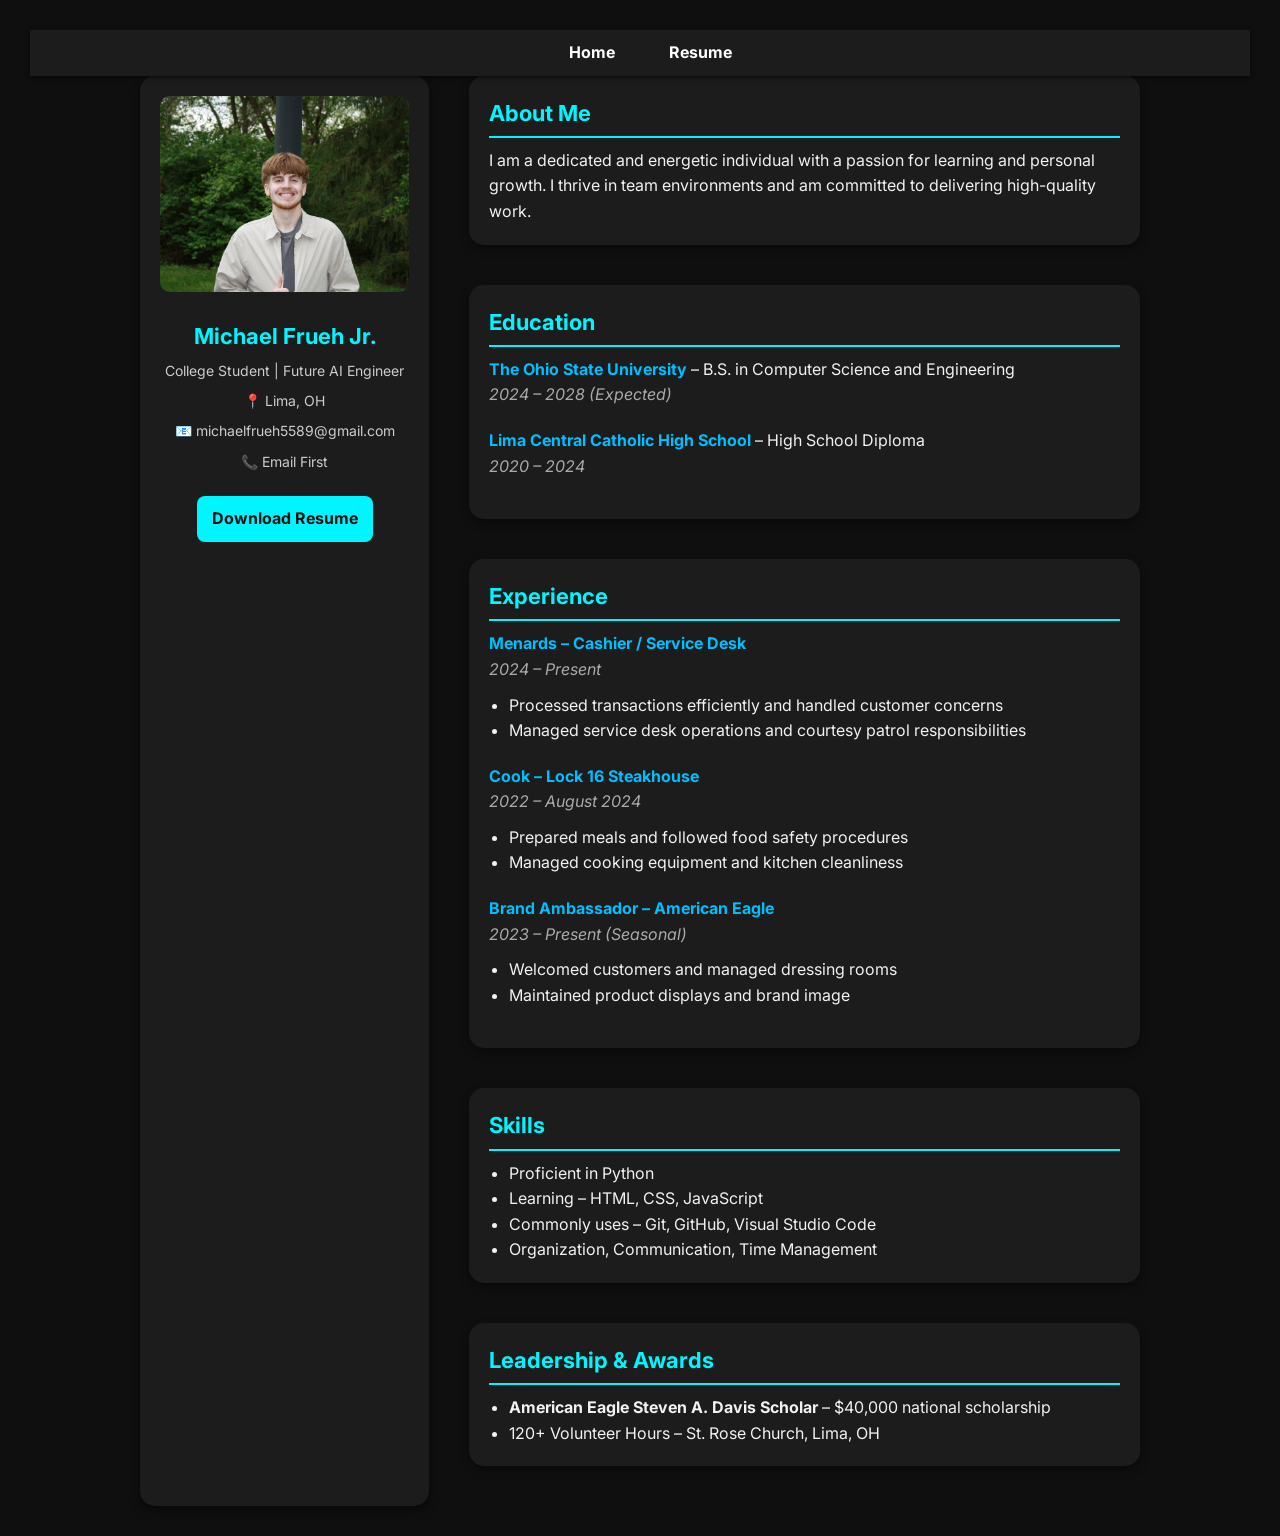
==== resume.html @ d70e7f63 "Updated portfolio site home + resume page" ====
<!DOCTYPE html>
<html lang="en">
<head>
  <link rel="icon" type="image/png" href="websiteicon.png">
  <meta charset="UTF-8" />
  <meta name="viewport" content="width=device-width, initial-scale=1.0" />
  <title>Michael Frueh – Resume</title>
  <link href="https://fonts.googleapis.com/css2?family=Inter:wght@400;700&display=swap" rel="stylesheet">
  <style>
    * {
      box-sizing: border-box;
      margin: 0;
      padding: 0;
    }

    body {
      font-family: 'Inter', sans-serif;
      background: #0f0f0f;
      color: #f1f1f1;
      padding: 30px;
      line-height: 1.6;
    }

    nav {
      position: sticky;
      top: 0;
      background-color: #1c1c1c;
      padding: 10px 0;
      text-align: center;
      z-index: 1000;
      box-shadow: 0 2px 4px rgba(0, 0, 0, 0.5);
    }

    .navbar {
      list-style: none;
      display: flex;
      justify-content: center;
      gap: 30px;
    }

    .navbar a {
      color: white;
      text-decoration: none;
      font-weight: bold;
      padding: 8px 12px;
      border-radius: 5px;
      transition: background 0.3s ease;
    }

    .navbar a:hover {
      background-color: #444;
    }

    .container {
      display: flex;
      flex-direction: row;
      max-width: 1000px;
      margin: auto;
      gap: 40px;
    }

    .sidebar {
      width: 30%;
      background-color: #1c1c1c;
      padding: 20px;
      border-radius: 15px;
      text-align: center;
      box-shadow: 0 4px 10px rgba(0, 0, 0, 0.5);
    }

    .sidebar img {
      width: 100%;
      border-radius: 10px;
      margin-bottom: 20px;
    }

    .sidebar h1 {
      font-size: 22px;
      margin-bottom: 5px;
      color: #00f5ff;
    }

    .sidebar p {
      margin-bottom: 8px;
      color: #ccc;
      font-size: 14px;
    }

    .download-btn {
      display: inline-block;
      margin-top: 15px;
      padding: 10px 15px;
      background-color: #00f5ff;
      color: #111;
      border-radius: 8px;
      text-decoration: none;
      font-weight: bold;
      transition: background 0.3s ease;
    }

    .download-btn:hover {
      background-color: #00d0d0;
    }

    .content {
      width: 70%;
    }

    section {
      margin-bottom: 40px;
      background-color: #1c1c1c;
      padding: 20px;
      border-radius: 15px;
      box-shadow: 0 4px 10px rgba(0, 0, 0, 0.4);
    }

    h2 {
      color: #00f5ff;
      font-size: 22px;
      margin-bottom: 10px;
      border-bottom: 2px solid #00f5ff;
      padding-bottom: 5px;
    }

    h3 {
      font-size: 18px;
      color: #ccc;
    }

    ul {
      list-style: disc;
      margin-left: 20px;
    }

    .job-title {
      font-weight: bold;
      color: #00bfff;
    }

    .subtext {
      font-style: italic;
      color: #aaa;
      margin-bottom: 10px;
    }

    .entry {
      margin-bottom: 20px;
    }
  </style>
</head>
<body>
  <nav>
    <ul class="navbar">
      <li><a href="index.html">Home</a></li>
      <li><a href="resume.html">Resume</a></li>
    </ul>
  </nav>

  <div class="container">
    <aside class="sidebar">
      <img src="IMG_7951.jpg" alt="Michael Frueh Headshot" />
      <h1>Michael Frueh Jr.</h1>
      <p>College Student | Future AI Engineer</p>
      <p>📍 Lima, OH</p>
      <p>📧 michaelfrueh5589@gmail.com</p>
      <p>📞 Email First</p>
      <a href="Michael Frueh Resume.pdf" class="download-btn" download>Download Resume</a>
    </aside>

    <main class="content">
      <section>
        <h2>About Me</h2>
        <p>I am a dedicated and energetic individual with a passion for learning and personal growth. I thrive in team environments and am committed to delivering high-quality work.</p>
      </section>

      <section id="education">
        <h2>Education</h2>
        <div class="entry">
          <p><span class="job-title">The Ohio State University</span> – B.S. in Computer Science and Engineering</p>
          <p class="subtext">2024 – 2028 (Expected)</p>
        </div>
        <div class="entry">
          <p><span class="job-title">Lima Central Catholic High School</span> – High School Diploma</p>
          <p class="subtext">2020 – 2024</p>
        </div>
      </section>

      <section id="experience">
        <h2>Experience</h2>
        <div class="entry">
          <p class="job-title">Menards – Cashier / Service Desk</p>
          <p class="subtext">2024 – Present</p>
          <ul>
            <li>Processed transactions efficiently and handled customer concerns</li>
            <li>Managed service desk operations and courtesy patrol responsibilities</li>
          </ul>
        </div>

        <div class="entry">
          <p class="job-title">Cook – Lock 16 Steakhouse</p>
          <p class="subtext">2022 – August 2024</p>
          <ul>
            <li>Prepared meals and followed food safety procedures</li>
            <li>Managed cooking equipment and kitchen cleanliness</li>
          </ul>
        </div>

        <div class="entry">
          <p class="job-title">Brand Ambassador – American Eagle</p>
          <p class="subtext">2023 – Present (Seasonal)</p>
          <ul>
            <li>Welcomed customers and managed dressing rooms</li>
            <li>Maintained product displays and brand image</li>
          </ul>
        </div>
      </section>

      <section id="skills">
        <h2>Skills</h2>
        <ul>
          <li>Proficient in Python</li>
          <li>Learning – HTML, CSS, JavaScript</li>
          <li>Commonly uses – Git, GitHub, Visual Studio Code</li>
          <li>Organization, Communication, Time Management</li>
        </ul>
      </section>

      <section id="leadership">
        <h2>Leadership & Awards</h2>
        <ul>
          <li><strong>American Eagle Steven A. Davis Scholar</strong> – $40,000 national scholarship</li>
          <li>120+ Volunteer Hours – St. Rose Church, Lima, OH</li>
        </ul>
      </section>
    </main>
  </div>
</body>
</html>
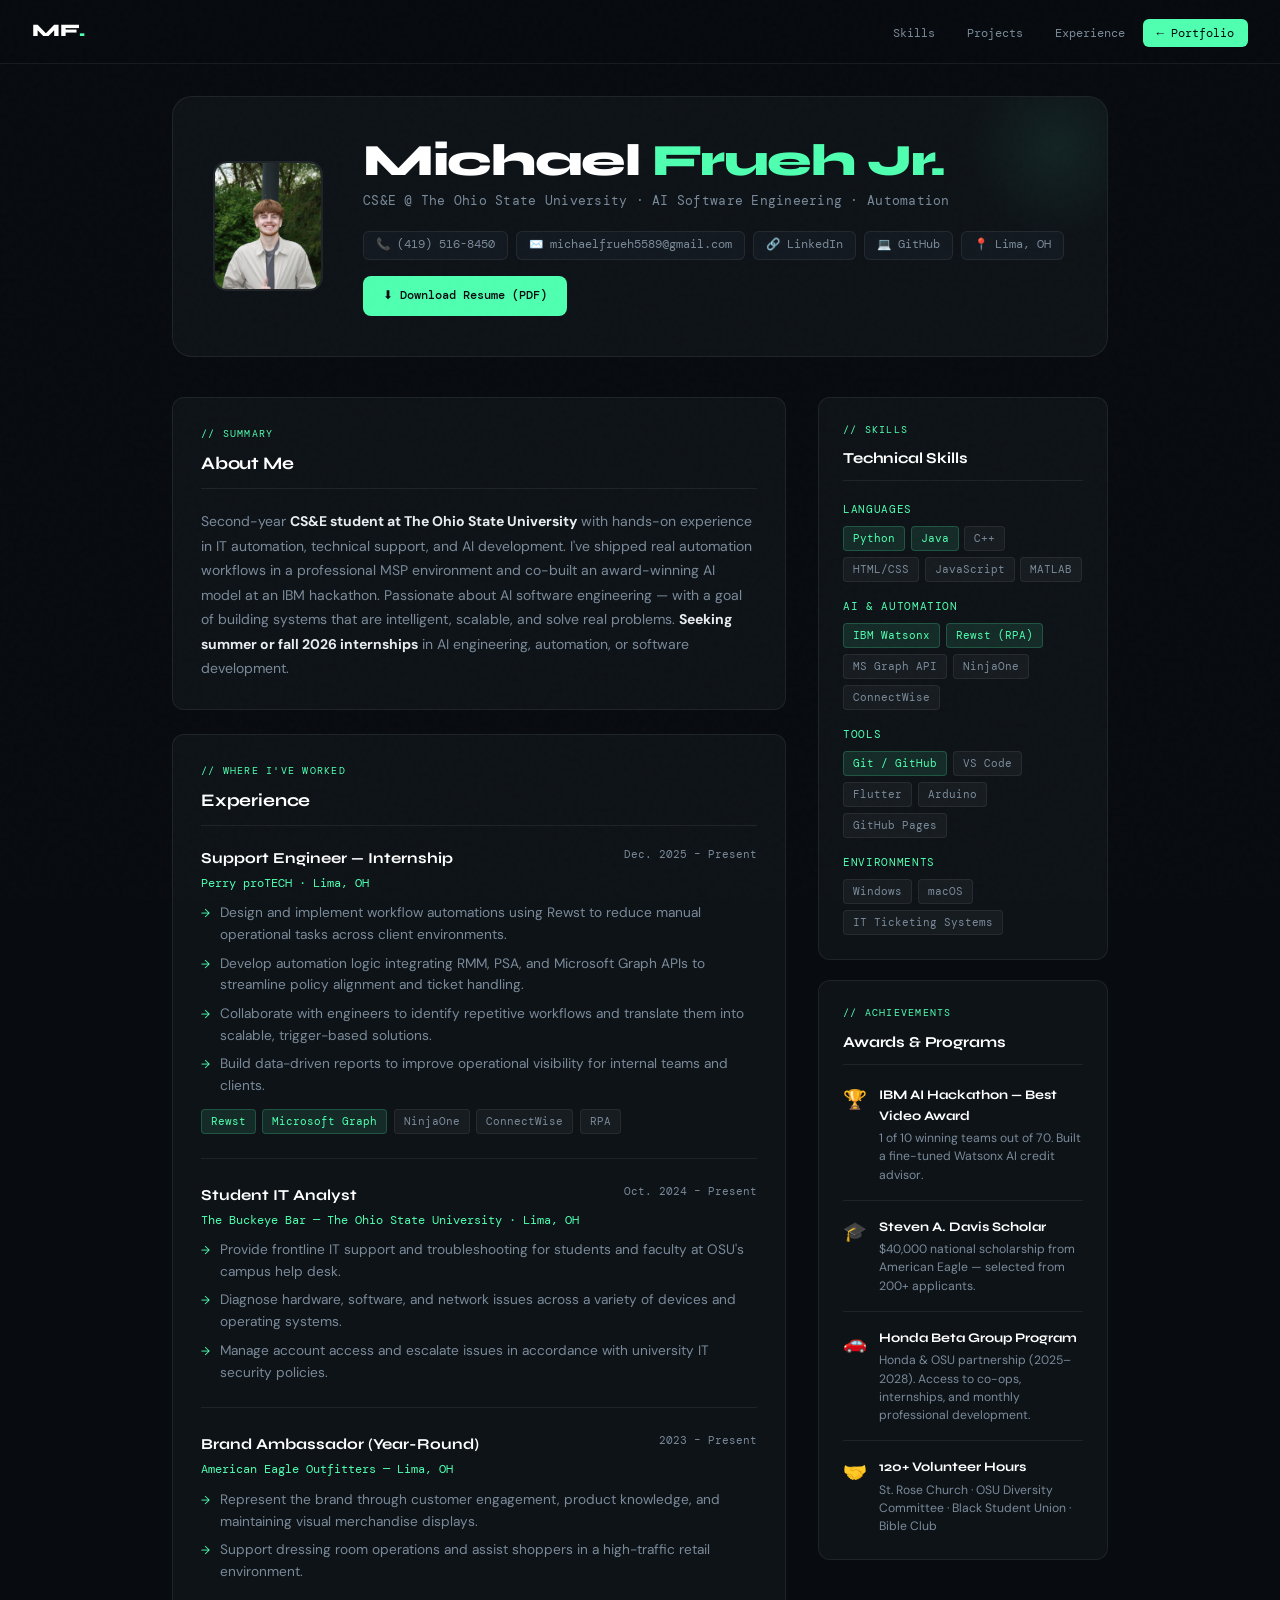
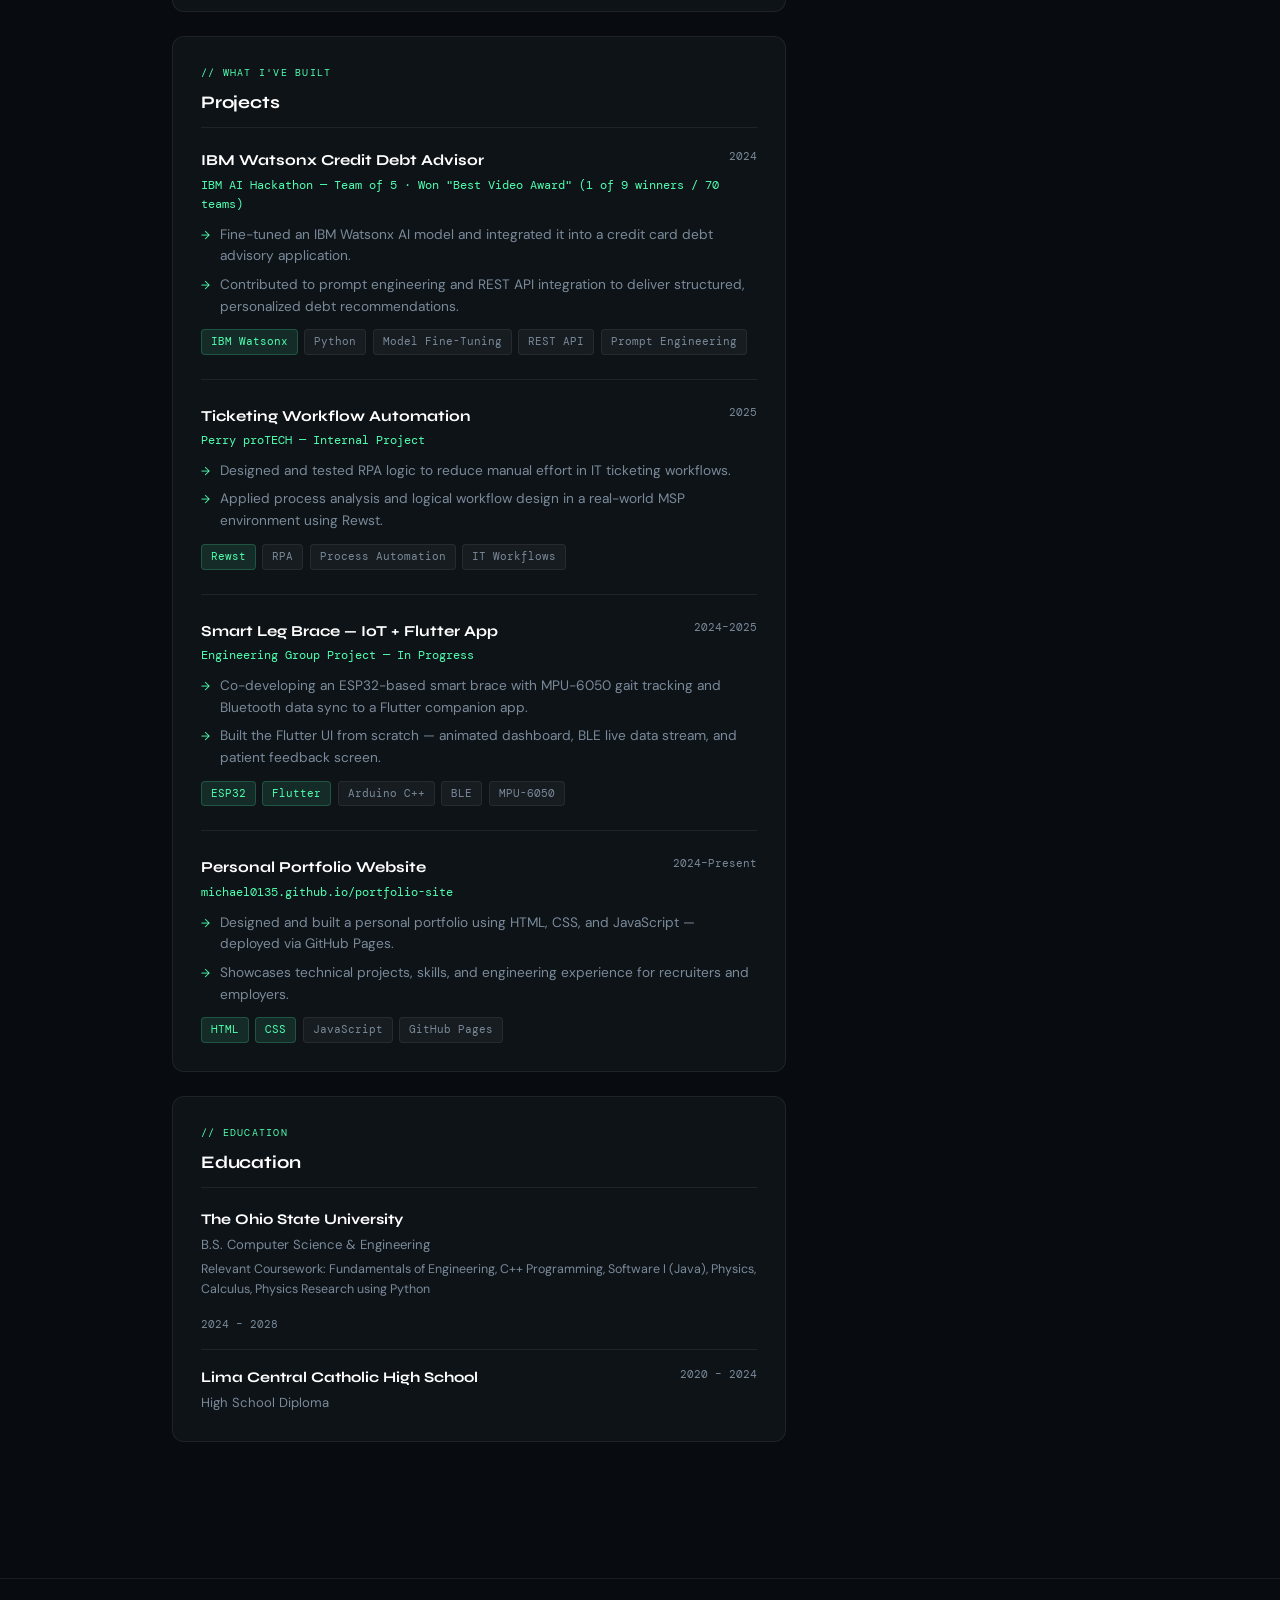
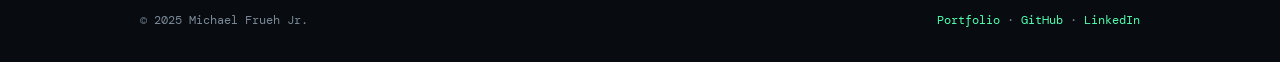
==== commit f51d339b: "Revise resume.html for enhanced layout and content Updated the resume HTML structure, including meta" ====
--- a/resume.html
+++ b/resume.html
@@ -1,238 +1,362 @@
 <!DOCTYPE html>
 <html lang="en">
 <head>
+  <meta charset="UTF-8"/>
+  <meta name="viewport" content="width=device-width,initial-scale=1.0"/>
+  <meta name="description" content="Michael Frueh Jr. — CS&E Student Resume. The Ohio State University."/>
+  <title>Michael Frueh Jr. — Resume</title>
   <link rel="icon" type="image/png" href="websiteicon.png">
-  <meta charset="UTF-8" />
-  <meta name="viewport" content="width=device-width, initial-scale=1.0" />
-  <title>Michael Frueh – Resume</title>
-  <link href="https://fonts.googleapis.com/css2?family=Inter:wght@400;700&display=swap" rel="stylesheet">
+  <link href="https://fonts.googleapis.com/css2?family=Syne:wght@400;500;700;800&family=DM+Mono:wght@300;400;500&family=DM+Sans:wght@300;400;500&display=swap" rel="stylesheet">
   <style>
-    * {
-      box-sizing: border-box;
-      margin: 0;
-      padding: 0;
+    :root{
+      --bg:#080b0f; --surface:#0e1318; --surface2:#131920;
+      --border:rgba(255,255,255,0.07); --accent:#4fffb0;
+      --accent-dim:rgba(79,255,176,0.10); --text:#e8edf2;
+      --muted:#7a8a99; --heading:#ffffff;
+      --font-display:'Syne',sans-serif; --font-mono:'DM Mono',monospace;
+      --font-body:'DM Sans',sans-serif; --radius:12px;
+      --tr:0.3s cubic-bezier(0.4,0,0.2,1);
     }
-
-    body {
-      font-family: 'Inter', sans-serif;
-      background: #0f0f0f;
-      color: #f1f1f1;
-      padding: 30px;
-      line-height: 1.6;
-    }
-
-    nav {
-      position: sticky;
-      top: 0;
-      background-color: #1c1c1c;
-      padding: 10px 0;
-      text-align: center;
-      z-index: 1000;
-      box-shadow: 0 2px 4px rgba(0, 0, 0, 0.5);
-    }
-
-    .navbar {
-      list-style: none;
-      display: flex;
-      justify-content: center;
-      gap: 30px;
-    }
-
-    .navbar a {
-      color: white;
-      text-decoration: none;
-      font-weight: bold;
-      padding: 8px 12px;
-      border-radius: 5px;
-      transition: background 0.3s ease;
-    }
-
-    .navbar a:hover {
-      background-color: #444;
-    }
-
-    .container {
-      display: flex;
-      flex-direction: row;
-      max-width: 1000px;
-      margin: auto;
-      gap: 40px;
-    }
-
-    .sidebar {
-      width: 30%;
-      background-color: #1c1c1c;
-      padding: 20px;
-      border-radius: 15px;
-      text-align: center;
-      box-shadow: 0 4px 10px rgba(0, 0, 0, 0.5);
-    }
-
-    .sidebar img {
-      width: 100%;
-      border-radius: 10px;
-      margin-bottom: 20px;
-    }
-
-    .sidebar h1 {
-      font-size: 22px;
-      margin-bottom: 5px;
-      color: #00f5ff;
-    }
-
-    .sidebar p {
-      margin-bottom: 8px;
-      color: #ccc;
-      font-size: 14px;
-    }
-
-    .download-btn {
-      display: inline-block;
-      margin-top: 15px;
-      padding: 10px 15px;
-      background-color: #00f5ff;
-      color: #111;
-      border-radius: 8px;
-      text-decoration: none;
-      font-weight: bold;
-      transition: background 0.3s ease;
-    }
-
-    .download-btn:hover {
-      background-color: #00d0d0;
-    }
-
-    .content {
-      width: 70%;
-    }
-
-    section {
-      margin-bottom: 40px;
-      background-color: #1c1c1c;
-      padding: 20px;
-      border-radius: 15px;
-      box-shadow: 0 4px 10px rgba(0, 0, 0, 0.4);
-    }
-
-    h2 {
-      color: #00f5ff;
-      font-size: 22px;
-      margin-bottom: 10px;
-      border-bottom: 2px solid #00f5ff;
-      padding-bottom: 5px;
-    }
-
-    h3 {
-      font-size: 18px;
-      color: #ccc;
-    }
-
-    ul {
-      list-style: disc;
-      margin-left: 20px;
-    }
-
-    .job-title {
-      font-weight: bold;
-      color: #00bfff;
-    }
-
-    .subtext {
-      font-style: italic;
-      color: #aaa;
-      margin-bottom: 10px;
-    }
-
-    .entry {
-      margin-bottom: 20px;
+    *,*::before,*::after{box-sizing:border-box;margin:0;padding:0}
+    html{scroll-behavior:smooth}
+    body{font-family:var(--font-body);background:var(--bg);color:var(--text);line-height:1.6;overflow-x:hidden}
+    body::after{content:'';position:fixed;inset:0;background-image:url("data:image/svg+xml,%3Csvg viewBox='0 0 200 200' xmlns='http://www.w3.org/2000/svg'%3E%3Cfilter id='n'%3E%3CfeTurbulence type='fractalNoise' baseFrequency='0.9' numOctaves='4'/%3E%3C/filter%3E%3Crect width='100%25' height='100%25' filter='url(%23n)' opacity='0.025'/%3E%3C/svg%3E");pointer-events:none;z-index:9998;opacity:.5}
+    nav{position:fixed;top:0;left:0;right:0;z-index:100;padding:0 2rem;height:64px;display:flex;align-items:center;justify-content:space-between;background:rgba(8,11,15,0.85);backdrop-filter:blur(20px);border-bottom:1px solid var(--border)}
+    .nav-logo{font-family:var(--font-display);font-weight:800;font-size:1.1rem;color:var(--heading);text-decoration:none}
+    .nav-logo span{color:var(--accent)}
+    .nav-links{display:flex;list-style:none;gap:.25rem;align-items:center}
+    .nav-links a{font-family:var(--font-mono);font-size:.78rem;color:var(--muted);text-decoration:none;padding:6px 14px;border-radius:6px;transition:var(--tr)}
+    .nav-links a:hover{color:var(--text);background:var(--surface2)}
+    .nav-cta{color:var(--bg)!important;background:var(--accent)!important}
+    .nav-cta:hover{background:#3de89c!important}
+    .resume-page{padding:6rem 2rem 4rem;max-width:1000px;margin:0 auto}
+    .resume-header{display:grid;grid-template-columns:auto 1fr;gap:2.5rem;align-items:center;background:var(--surface);border:1px solid var(--border);border-radius:20px;padding:2.5rem;margin-bottom:2.5rem;position:relative;overflow:hidden}
+    .resume-header::before{content:'';position:absolute;top:-40px;right:-40px;width:180px;height:180px;background:radial-gradient(circle,rgba(79,255,176,0.07),transparent 70%);pointer-events:none}
+    .resume-photo{width:110px;height:130px;border-radius:14px;object-fit:cover;object-position:center top;border:2px solid var(--border);flex-shrink:0}
+    .resume-name{font-family:var(--font-display);font-size:clamp(1.8rem,4vw,2.8rem);font-weight:800;color:var(--heading);letter-spacing:-.03em;line-height:1.05;margin-bottom:.4rem}
+    .resume-name span{color:var(--accent)}
+    .resume-tagline{font-family:var(--font-mono);font-size:.82rem;color:var(--muted);margin-bottom:1.25rem;letter-spacing:.02em}
+    .resume-contact-row{display:flex;flex-wrap:wrap;gap:.5rem}
+    .resume-contact-item{display:inline-flex;align-items:center;gap:.4rem;font-family:var(--font-mono);font-size:.72rem;color:var(--muted);background:var(--surface2);border:1px solid var(--border);padding:4px 12px;border-radius:6px;text-decoration:none;transition:var(--tr)}
+    .resume-contact-item:hover{color:var(--accent);border-color:rgba(79,255,176,0.3);background:var(--accent-dim)}
+    .download-btn{display:inline-flex;align-items:center;gap:8px;margin-top:1rem;padding:10px 20px;background:var(--accent);color:var(--bg);border-radius:8px;text-decoration:none;font-family:var(--font-mono);font-size:.78rem;font-weight:500;transition:var(--tr);width:fit-content}
+    .download-btn:hover{background:#3de89c;transform:translateY(-1px)}
+    .resume-body{display:grid;grid-template-columns:1fr 290px;gap:2rem}
+    .resume-section{background:var(--surface);border:1px solid var(--border);border-radius:var(--radius);padding:1.75rem;margin-bottom:1.5rem}
+    .rs-label{font-family:var(--font-mono);font-size:.65rem;color:var(--accent);letter-spacing:.12em;text-transform:uppercase;margin-bottom:.5rem}
+    .rs-title{font-family:var(--font-display);font-size:1.1rem;font-weight:700;color:var(--heading);margin-bottom:1.25rem;padding-bottom:.6rem;border-bottom:1px solid var(--border);letter-spacing:-.01em}
+    .exp-entry{margin-bottom:1.5rem;padding-bottom:1.5rem;border-bottom:1px solid var(--border)}
+    .exp-entry:last-child{margin-bottom:0;padding-bottom:0;border-bottom:none}
+    .exp-row{display:flex;justify-content:space-between;align-items:flex-start;gap:1rem;flex-wrap:wrap;margin-bottom:.2rem}
+    .exp-title{font-family:var(--font-display);font-size:.95rem;font-weight:700;color:var(--heading)}
+    .exp-date{font-family:var(--font-mono);font-size:.68rem;color:var(--muted);white-space:nowrap}
+    .exp-org{font-family:var(--font-mono);font-size:.75rem;color:var(--accent);margin-bottom:.6rem}
+    .exp-list{list-style:none;display:flex;flex-direction:column;gap:.4rem}
+    .exp-list li{font-size:.855rem;color:var(--muted);padding-left:1.2rem;position:relative;line-height:1.6}
+    .exp-list li::before{content:'→';position:absolute;left:0;color:var(--accent);font-size:.72rem;top:3px}
+    .edu-entry{display:flex;justify-content:space-between;align-items:flex-start;gap:1rem;margin-bottom:1rem;padding-bottom:1rem;border-bottom:1px solid var(--border);flex-wrap:wrap}
+    .edu-entry:last-child{margin-bottom:0;padding-bottom:0;border-bottom:none}
+    .edu-school{font-family:var(--font-display);font-size:.92rem;font-weight:700;color:var(--heading);margin-bottom:.15rem}
+    .edu-degree{font-size:.82rem;color:var(--muted)}
+    .edu-date{font-family:var(--font-mono);font-size:.68rem;color:var(--muted);white-space:nowrap}
+    .sidebar-section{background:var(--surface);border:1px solid var(--border);border-radius:var(--radius);padding:1.5rem;margin-bottom:1.25rem}
+    .skill-row{margin-bottom:1rem}
+    .skill-row:last-child{margin-bottom:0}
+    .skill-row-label{font-family:var(--font-mono);font-size:.68rem;color:var(--accent);letter-spacing:.06em;text-transform:uppercase;margin-bottom:.45rem}
+    .skill-pill-row{display:flex;flex-wrap:wrap;gap:.35rem}
+    .skill-pill{font-family:var(--font-mono);font-size:.68rem;color:var(--muted);background:rgba(255,255,255,0.04);border:1px solid var(--border);border-radius:4px;padding:3px 9px}
+    .skill-pill.hi{color:var(--accent);background:var(--accent-dim);border-color:rgba(79,255,176,0.2)}
+    .achievement-item{display:flex;gap:.75rem;align-items:flex-start;margin-bottom:1rem;padding-bottom:1rem;border-bottom:1px solid var(--border)}
+    .achievement-item:last-child{margin-bottom:0;padding-bottom:0;border-bottom:none}
+    .ach-icon{font-size:1.2rem;flex-shrink:0}
+    .ach-title{font-family:var(--font-display);font-size:.82rem;font-weight:700;color:var(--heading);margin-bottom:.15rem}
+    .ach-desc{font-size:.76rem;color:var(--muted);line-height:1.5}
+    .about-text{font-size:.875rem;color:var(--muted);line-height:1.75}
+    .about-text strong{color:var(--text)}
+    .tag{font-family:var(--font-mono);font-size:.68rem;color:var(--muted);background:rgba(255,255,255,0.04);border:1px solid var(--border);border-radius:4px;padding:3px 9px}
+    .tag.hi{color:var(--accent);background:var(--accent-dim);border-color:rgba(79,255,176,0.2)}
+    .tag-row{display:flex;flex-wrap:wrap;gap:.4rem;margin-top:.75rem}
+    footer{border-top:1px solid var(--border);padding:2rem;margin-top:3rem}
+    .footer-inner{max-width:1000px;margin:0 auto;display:flex;justify-content:space-between;align-items:center;flex-wrap:wrap;gap:1rem}
+    .footer-text{font-family:var(--font-mono);font-size:.75rem;color:var(--muted)}
+    .footer-text a{color:var(--accent);text-decoration:none}
+    @media(max-width:768px){
+      .resume-body{grid-template-columns:1fr}
+      .resume-header{grid-template-columns:1fr}
+      .resume-photo{display:none}
+      nav{padding:0 1rem}
+      .nav-links a{padding:6px 8px;font-size:.72rem}
     }
   </style>
 </head>
 <body>
-  <nav>
-    <ul class="navbar">
-      <li><a href="index.html">Home</a></li>
-      <li><a href="resume.html">Resume</a></li>
-    </ul>
-  </nav>
-
-  <div class="container">
-    <aside class="sidebar">
-      <img src="IMG_7951.jpg" alt="Michael Frueh Headshot" />
-      <h1>Michael Frueh Jr.</h1>
-      <p>College Student | Future AI Engineer</p>
-      <p>📍 Lima, OH</p>
-      <p>📧 michaelfrueh5589@gmail.com</p>
-      <p>📞 Email First</p>
-      <a href="Michael Frueh Resume.pdf" class="download-btn" download>Download Resume</a>
-    </aside>
-
-    <main class="content">
-      <section>
-        <h2>About Me</h2>
-        <p>I am a dedicated and energetic individual with a passion for learning and personal growth. I thrive in team environments and am committed to delivering high-quality work.</p>
-      </section>
-
-      <section id="education">
-        <h2>Education</h2>
-        <div class="entry">
-          <p><span class="job-title">The Ohio State University</span> – B.S. in Computer Science and Engineering</p>
-          <p class="subtext">2024 – 2028 (Expected)</p>
-        </div>
-        <div class="entry">
-          <p><span class="job-title">Lima Central Catholic High School</span> – High School Diploma</p>
-          <p class="subtext">2020 – 2024</p>
-        </div>
-      </section>
-
-      <section id="experience">
-        <h2>Experience</h2>
-        <div class="entry">
-          <p class="job-title">Menards – Cashier / Service Desk</p>
-          <p class="subtext">2024 – Present</p>
-          <ul>
-            <li>Processed transactions efficiently and handled customer concerns</li>
-            <li>Managed service desk operations and courtesy patrol responsibilities</li>
-          </ul>
-        </div>
-
-        <div class="entry">
-          <p class="job-title">Cook – Lock 16 Steakhouse</p>
-          <p class="subtext">2022 – August 2024</p>
-          <ul>
-            <li>Prepared meals and followed food safety procedures</li>
-            <li>Managed cooking equipment and kitchen cleanliness</li>
-          </ul>
-        </div>
-
-        <div class="entry">
-          <p class="job-title">Brand Ambassador – American Eagle</p>
-          <p class="subtext">2023 – Present (Seasonal)</p>
-          <ul>
-            <li>Welcomed customers and managed dressing rooms</li>
-            <li>Maintained product displays and brand image</li>
-          </ul>
-        </div>
-      </section>
-
-      <section id="skills">
-        <h2>Skills</h2>
-        <ul>
-          <li>Proficient in Python</li>
-          <li>Learning – HTML, CSS, JavaScript</li>
-          <li>Commonly uses – Git, GitHub, Visual Studio Code</li>
-          <li>Organization, Communication, Time Management</li>
-        </ul>
-      </section>
-
-      <section id="leadership">
-        <h2>Leadership & Awards</h2>
-        <ul>
-          <li><strong>American Eagle Steven A. Davis Scholar</strong> – $40,000 national scholarship</li>
-          <li>120+ Volunteer Hours – St. Rose Church, Lima, OH</li>
-        </ul>
-      </section>
-    </main>
+<nav>
+  <a href="index.html" class="nav-logo">MF<span>.</span></a>
+  <ul class="nav-links">
+    <li><a href="index.html#skills">Skills</a></li>
+    <li><a href="index.html#projects">Projects</a></li>
+    <li><a href="index.html#experience">Experience</a></li>
+    <li><a href="index.html" class="nav-cta">← Portfolio</a></li>
+  </ul>
+</nav>
+
+<div class="resume-page">
+
+  <div class="resume-header">
+    <img src="IMG_7951.jpg" alt="Michael Frueh Jr." class="resume-photo"/>
+    <div>
+      <div class="resume-name">Michael <span>Frueh Jr.</span></div>
+      <div class="resume-tagline">CS&amp;E @ The Ohio State University · AI Software Engineering · Automation</div>
+      <div class="resume-contact-row">
+        <a href="tel:4195168450" class="resume-contact-item">📞 (419) 516-8450</a>
+        <a href="mailto:michaelfrueh5589@gmail.com" class="resume-contact-item">✉️ michaelfrueh5589@gmail.com</a>
+        <a href="https://www.linkedin.com/in/michael-frueh-jr-342995335" target="_blank" rel="noopener" class="resume-contact-item">🔗 LinkedIn</a>
+        <a href="https://github.com/michael0135" target="_blank" rel="noopener" class="resume-contact-item">💻 GitHub</a>
+        <span class="resume-contact-item">📍 Lima, OH</span>
+      </div>
+      <a href="Michael_Frueh_Jr_RESUME03.pdf" download class="download-btn">⬇ Download Resume (PDF)</a>
+    </div>
   </div>
+
+  <div class="resume-body">
+
+    <!-- MAIN -->
+    <div>
+
+      <div class="resume-section">
+        <p class="rs-label">// summary</p>
+        <div class="rs-title">About Me</div>
+        <p class="about-text">
+          Second-year <strong>CS&amp;E student at The Ohio State University</strong> with hands-on experience in IT automation, technical support, and AI development. I've shipped real automation workflows in a professional MSP environment and co-built an award-winning AI model at an IBM hackathon. Passionate about AI software engineering — with a goal of building systems that are intelligent, scalable, and solve real problems. <strong>Seeking summer or fall 2026 internships</strong> in AI engineering, automation, or software development.
+        </p>
+      </div>
+
+      <div class="resume-section">
+        <p class="rs-label">// where I've worked</p>
+        <div class="rs-title">Experience</div>
+
+        <div class="exp-entry">
+          <div class="exp-row">
+            <div class="exp-title">Support Engineer — Internship</div>
+            <div class="exp-date">Dec. 2025 – Present</div>
+          </div>
+          <div class="exp-org">Perry proTECH · Lima, OH</div>
+          <ul class="exp-list">
+            <li>Design and implement workflow automations using Rewst to reduce manual operational tasks across client environments.</li>
+            <li>Develop automation logic integrating RMM, PSA, and Microsoft Graph APIs to streamline policy alignment and ticket handling.</li>
+            <li>Collaborate with engineers to identify repetitive workflows and translate them into scalable, trigger-based solutions.</li>
+            <li>Build data-driven reports to improve operational visibility for internal teams and clients.</li>
+          </ul>
+          <div class="tag-row">
+            <span class="tag hi">Rewst</span><span class="tag hi">Microsoft Graph</span><span class="tag">NinjaOne</span><span class="tag">ConnectWise</span><span class="tag">RPA</span>
+          </div>
+        </div>
+
+        <div class="exp-entry">
+          <div class="exp-row">
+            <div class="exp-title">Student IT Analyst</div>
+            <div class="exp-date">Oct. 2024 – Present</div>
+          </div>
+          <div class="exp-org">The Buckeye Bar — The Ohio State University · Lima, OH</div>
+          <ul class="exp-list">
+            <li>Provide frontline IT support and troubleshooting for students and faculty at OSU's campus help desk.</li>
+            <li>Diagnose hardware, software, and network issues across a variety of devices and operating systems.</li>
+            <li>Manage account access and escalate issues in accordance with university IT security policies.</li>
+          </ul>
+        </div>
+
+        <div class="exp-entry">
+          <div class="exp-row">
+            <div class="exp-title">Brand Ambassador (Year-Round)</div>
+            <div class="exp-date">2023 – Present</div>
+          </div>
+          <div class="exp-org">American Eagle Outfitters — Lima, OH</div>
+          <ul class="exp-list">
+            <li>Represent the brand through customer engagement, product knowledge, and maintaining visual merchandise displays.</li>
+            <li>Support dressing room operations and assist shoppers in a high-traffic retail environment.</li>
+          </ul>
+        </div>
+
+      </div>
+
+      <div class="resume-section">
+        <p class="rs-label">// what I've built</p>
+        <div class="rs-title">Projects</div>
+
+        <div class="exp-entry">
+          <div class="exp-row">
+            <div class="exp-title">IBM Watsonx Credit Debt Advisor</div>
+            <div class="exp-date">2024</div>
+          </div>
+          <div class="exp-org">IBM AI Hackathon — Team of 5 · Won "Best Video Award" (1 of 9 winners / 70 teams)</div>
+          <ul class="exp-list">
+            <li>Fine-tuned an IBM Watsonx AI model and integrated it into a credit card debt advisory application.</li>
+            <li>Contributed to prompt engineering and REST API integration to deliver structured, personalized debt recommendations.</li>
+          </ul>
+          <div class="tag-row"><span class="tag hi">IBM Watsonx</span><span class="tag">Python</span><span class="tag">Model Fine-Tuning</span><span class="tag">REST API</span><span class="tag">Prompt Engineering</span></div>
+        </div>
+
+        <div class="exp-entry">
+          <div class="exp-row">
+            <div class="exp-title">Ticketing Workflow Automation</div>
+            <div class="exp-date">2025</div>
+          </div>
+          <div class="exp-org">Perry proTECH — Internal Project</div>
+          <ul class="exp-list">
+            <li>Designed and tested RPA logic to reduce manual effort in IT ticketing workflows.</li>
+            <li>Applied process analysis and logical workflow design in a real-world MSP environment using Rewst.</li>
+          </ul>
+          <div class="tag-row"><span class="tag hi">Rewst</span><span class="tag">RPA</span><span class="tag">Process Automation</span><span class="tag">IT Workflows</span></div>
+        </div>
+
+        <div class="exp-entry">
+          <div class="exp-row">
+            <div class="exp-title">Smart Leg Brace — IoT + Flutter App</div>
+            <div class="exp-date">2024–2025</div>
+          </div>
+          <div class="exp-org">Engineering Group Project — In Progress</div>
+          <ul class="exp-list">
+            <li>Co-developing an ESP32-based smart brace with MPU-6050 gait tracking and Bluetooth data sync to a Flutter companion app.</li>
+            <li>Built the Flutter UI from scratch — animated dashboard, BLE live data stream, and patient feedback screen.</li>
+          </ul>
+          <div class="tag-row"><span class="tag hi">ESP32</span><span class="tag hi">Flutter</span><span class="tag">Arduino C++</span><span class="tag">BLE</span><span class="tag">MPU-6050</span></div>
+        </div>
+
+        <div class="exp-entry">
+          <div class="exp-row">
+            <div class="exp-title">Personal Portfolio Website</div>
+            <div class="exp-date">2024–Present</div>
+          </div>
+          <div class="exp-org">michael0135.github.io/portfolio-site</div>
+          <ul class="exp-list">
+            <li>Designed and built a personal portfolio using HTML, CSS, and JavaScript — deployed via GitHub Pages.</li>
+            <li>Showcases technical projects, skills, and engineering experience for recruiters and employers.</li>
+          </ul>
+          <div class="tag-row"><span class="tag hi">HTML</span><span class="tag hi">CSS</span><span class="tag">JavaScript</span><span class="tag">GitHub Pages</span></div>
+        </div>
+
+      </div>
+
+      <div class="resume-section">
+        <p class="rs-label">// education</p>
+        <div class="rs-title">Education</div>
+        <div class="edu-entry">
+          <div>
+            <div class="edu-school">The Ohio State University</div>
+            <div class="edu-degree">B.S. Computer Science &amp; Engineering</div>
+            <div class="edu-degree" style="margin-top:.3rem;font-size:.78rem;">Relevant Coursework: Fundamentals of Engineering, C++ Programming, Software I (Java), Physics, Calculus, Physics Research using Python</div>
+          </div>
+          <div class="edu-date">2024 – 2028</div>
+        </div>
+        <div class="edu-entry">
+          <div>
+            <div class="edu-school">Lima Central Catholic High School</div>
+            <div class="edu-degree">High School Diploma</div>
+          </div>
+          <div class="edu-date">2020 – 2024</div>
+        </div>
+      </div>
+
+    </div>
+
+    <!-- SIDEBAR -->
+    <div>
+
+      <div class="sidebar-section">
+        <p class="rs-label">// skills</p>
+        <div class="rs-title" style="font-size:.95rem">Technical Skills</div>
+
+        <div class="skill-row">
+          <div class="skill-row-label">Languages</div>
+          <div class="skill-pill-row">
+            <span class="skill-pill hi">Python</span>
+            <span class="skill-pill hi">Java</span>
+            <span class="skill-pill">C++</span>
+            <span class="skill-pill">HTML/CSS</span>
+            <span class="skill-pill">JavaScript</span>
+            <span class="skill-pill">MATLAB</span>
+          </div>
+        </div>
+
+        <div class="skill-row">
+          <div class="skill-row-label">AI &amp; Automation</div>
+          <div class="skill-pill-row">
+            <span class="skill-pill hi">IBM Watsonx</span>
+            <span class="skill-pill hi">Rewst (RPA)</span>
+            <span class="skill-pill">MS Graph API</span>
+            <span class="skill-pill">NinjaOne</span>
+            <span class="skill-pill">ConnectWise</span>
+          </div>
+        </div>
+
+        <div class="skill-row">
+          <div class="skill-row-label">Tools</div>
+          <div class="skill-pill-row">
+            <span class="skill-pill hi">Git / GitHub</span>
+            <span class="skill-pill">VS Code</span>
+            <span class="skill-pill">Flutter</span>
+            <span class="skill-pill">Arduino</span>
+            <span class="skill-pill">GitHub Pages</span>
+          </div>
+        </div>
+
+        <div class="skill-row">
+          <div class="skill-row-label">Environments</div>
+          <div class="skill-pill-row">
+            <span class="skill-pill">Windows</span>
+            <span class="skill-pill">macOS</span>
+            <span class="skill-pill">IT Ticketing Systems</span>
+          </div>
+        </div>
+
+      </div>
+
+      <div class="sidebar-section">
+        <p class="rs-label">// achievements</p>
+        <div class="rs-title" style="font-size:.95rem">Awards &amp; Programs</div>
+        <div class="achievement-item">
+          <div class="ach-icon">🏆</div>
+          <div>
+            <div class="ach-title">IBM AI Hackathon — Best Video Award</div>
+            <div class="ach-desc">1 of 10 winning teams out of 70. Built a fine-tuned Watsonx AI credit advisor.</div>
+          </div>
+        </div>
+        <div class="achievement-item">
+          <div class="ach-icon">🎓</div>
+          <div>
+            <div class="ach-title">Steven A. Davis Scholar</div>
+            <div class="ach-desc">$40,000 national scholarship from American Eagle — selected from 200+ applicants.</div>
+          </div>
+        </div>
+        <div class="achievement-item">
+          <div class="ach-icon">🚗</div>
+          <div>
+            <div class="ach-title">Honda Beta Group Program</div>
+            <div class="ach-desc">Honda &amp; OSU partnership (2025–2028). Access to co-ops, internships, and monthly professional development.</div>
+          </div>
+        </div>
+        <div class="achievement-item">
+          <div class="ach-icon">🤝</div>
+          <div>
+            <div class="ach-title">120+ Volunteer Hours</div>
+            <div class="ach-desc">St. Rose Church · OSU Diversity Committee · Black Student Union · Bible Club</div>
+          </div>
+        </div>
+      </div>
+
+    </div>
+  </div>
+</div>
+
+<footer>
+  <div class="footer-inner">
+    <p class="footer-text">© 2025 Michael Frueh Jr.</p>
+    <p class="footer-text">
+      <a href="index.html">Portfolio</a> ·
+      <a href="https://github.com/michael0135" target="_blank" rel="noopener">GitHub</a> ·
+      <a href="https://www.linkedin.com/in/michael-frueh-jr-342995335" target="_blank" rel="noopener">LinkedIn</a>
+    </p>
+  </div>
+</footer>
 </body>
-</html>+</html>
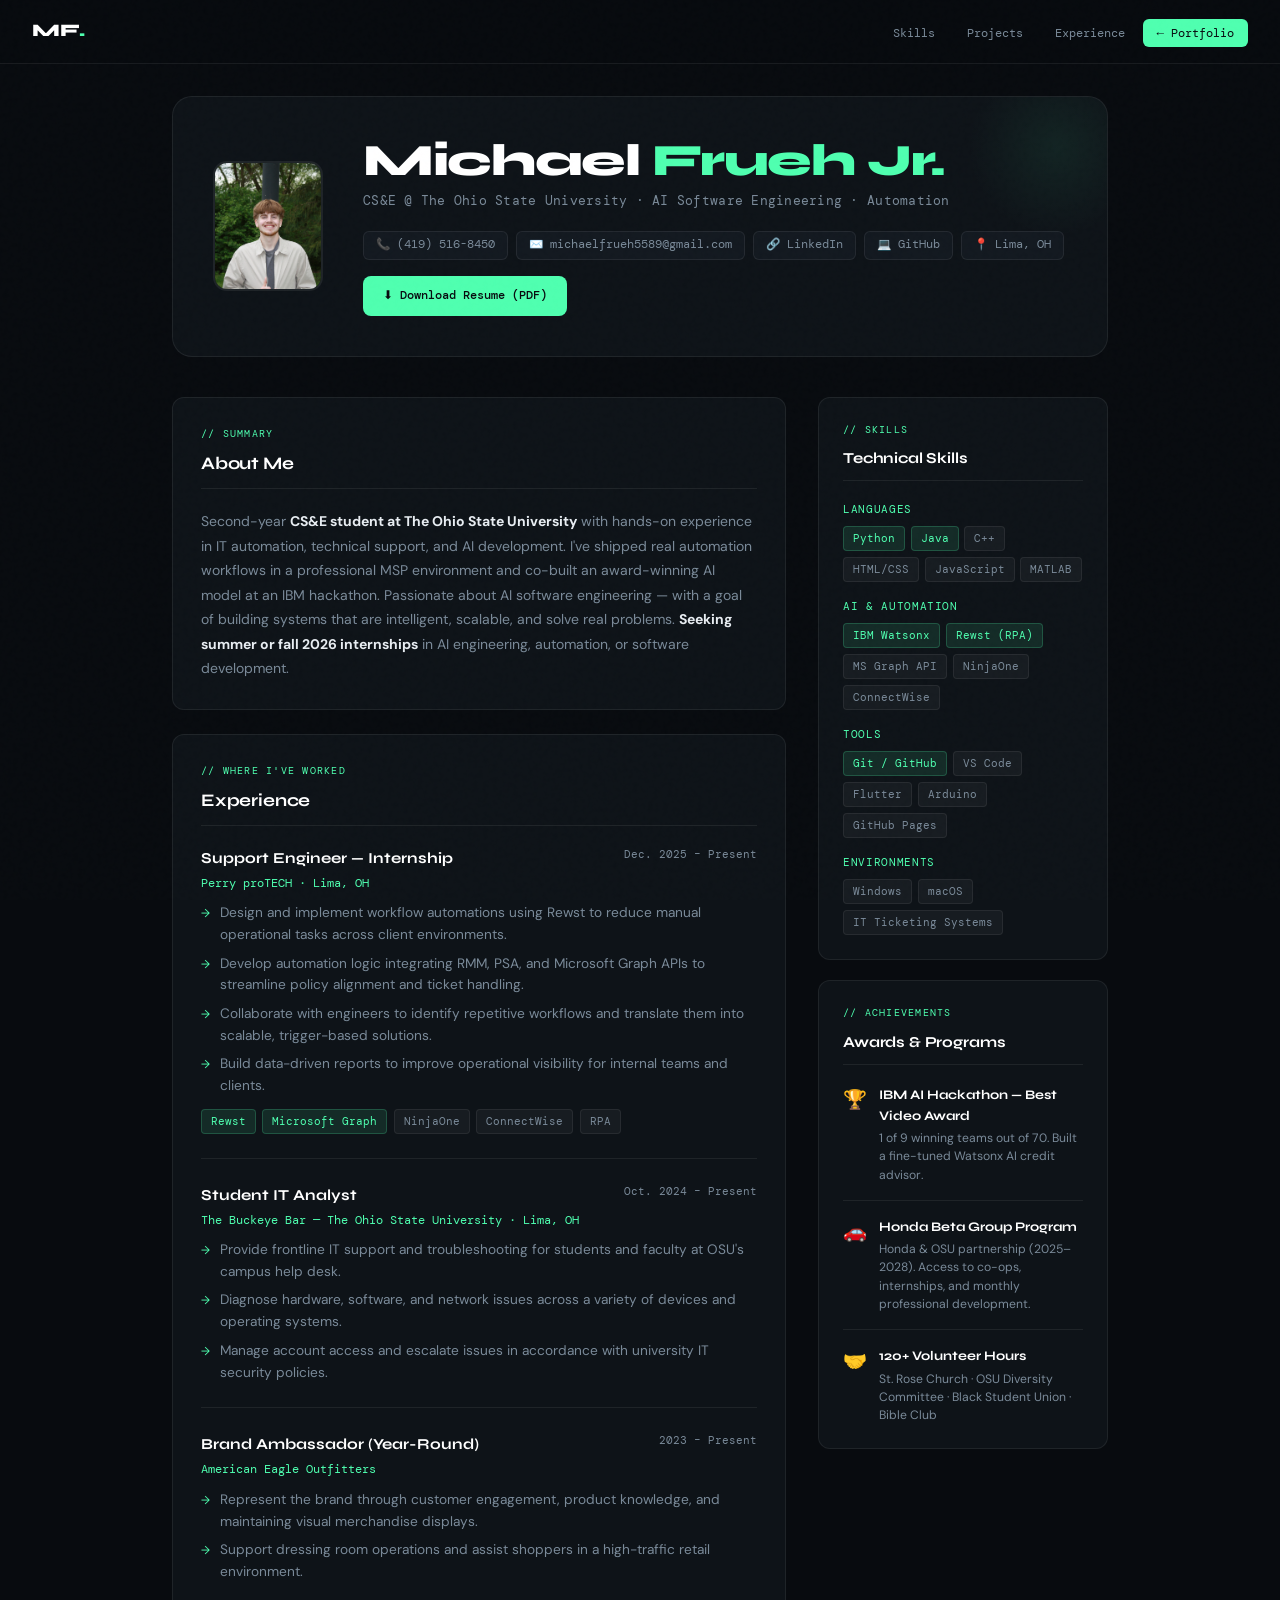
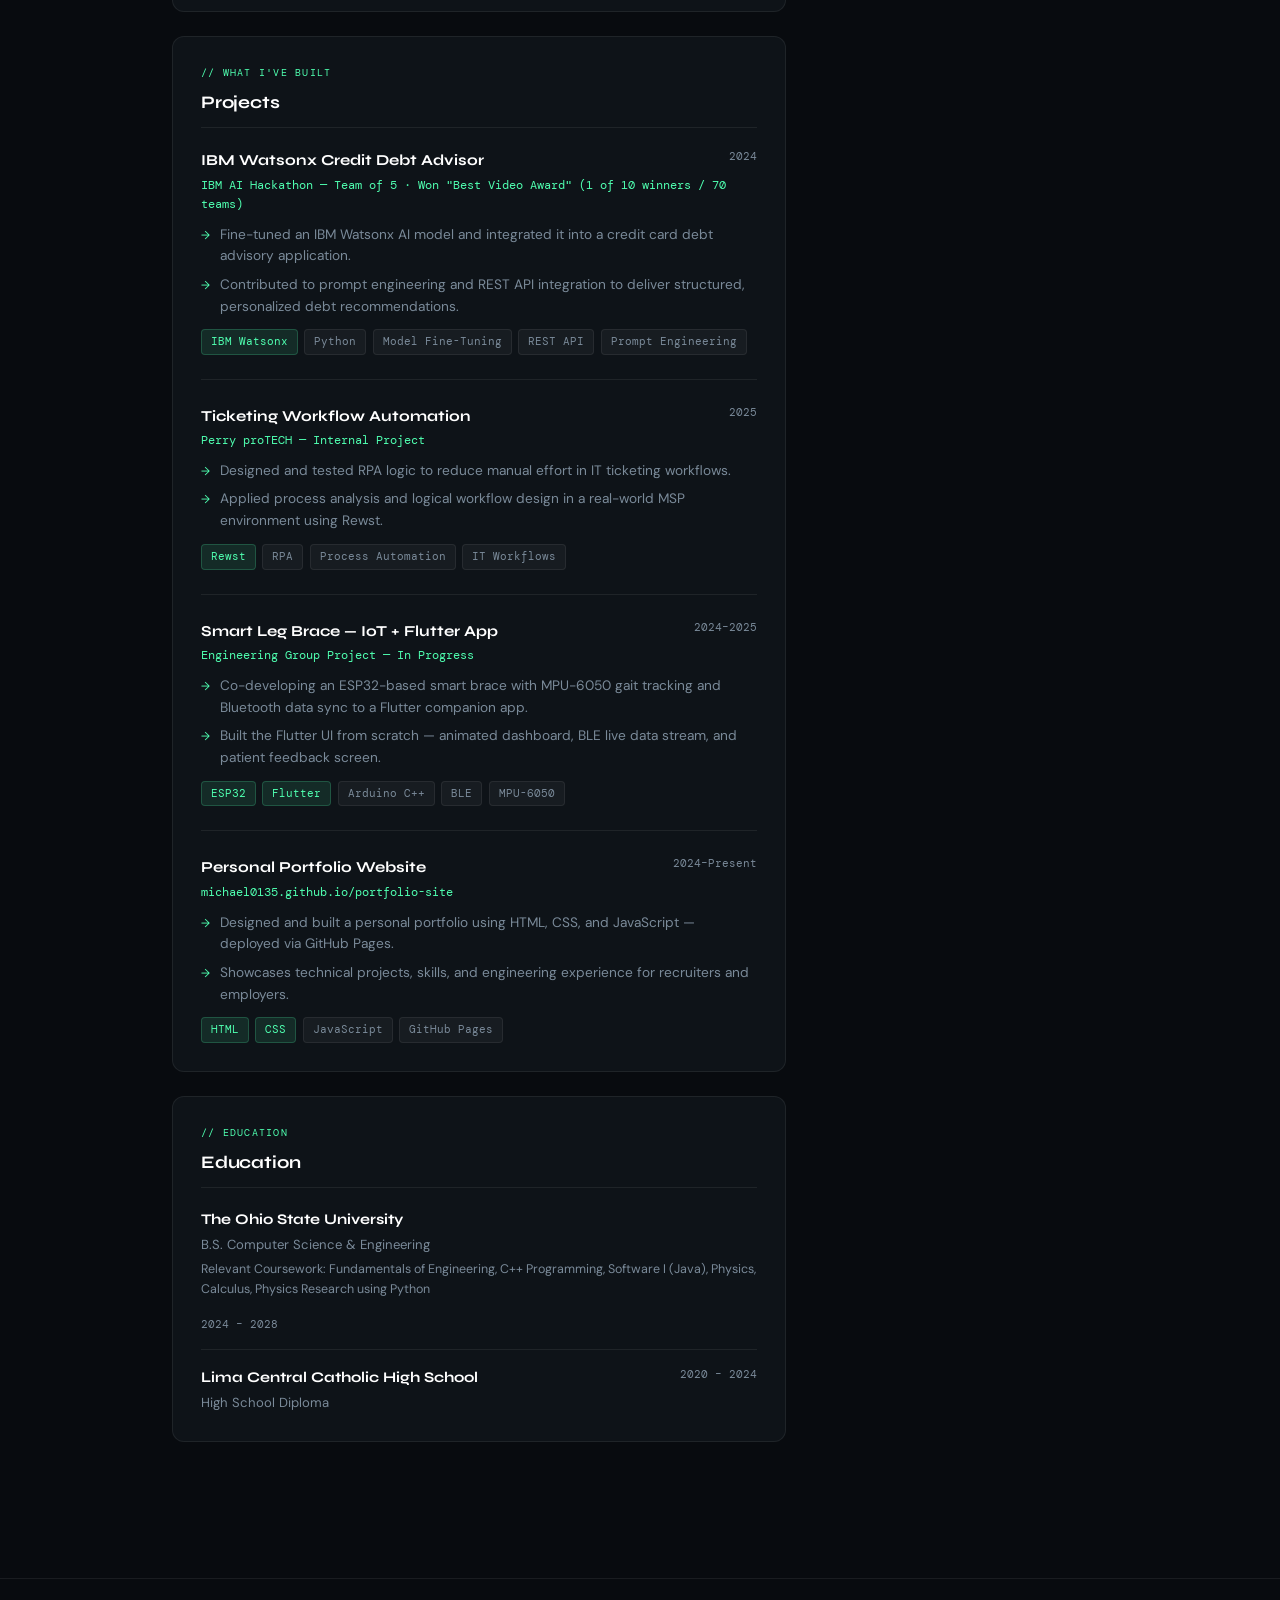
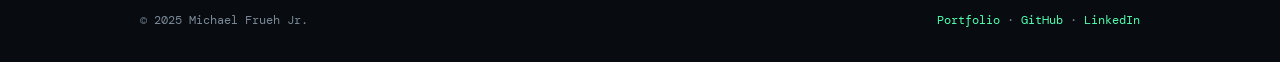
==== commit fba0baf8: "Update organization names and award details" ====
--- a/resume.html
+++ b/resume.html
@@ -170,7 +170,7 @@
             <div class="exp-title">Brand Ambassador (Year-Round)</div>
             <div class="exp-date">2023 – Present</div>
           </div>
-          <div class="exp-org">American Eagle Outfitters — Lima, OH</div>
+          <div class="exp-org">American Eagle Outfitters</div>
           <ul class="exp-list">
             <li>Represent the brand through customer engagement, product knowledge, and maintaining visual merchandise displays.</li>
             <li>Support dressing room operations and assist shoppers in a high-traffic retail environment.</li>
@@ -188,7 +188,7 @@
             <div class="exp-title">IBM Watsonx Credit Debt Advisor</div>
             <div class="exp-date">2024</div>
           </div>
-          <div class="exp-org">IBM AI Hackathon — Team of 5 · Won "Best Video Award" (1 of 9 winners / 70 teams)</div>
+          <div class="exp-org">IBM AI Hackathon — Team of 5 · Won "Best Video Award" (1 of 10 winners / 70 teams)</div>
           <ul class="exp-list">
             <li>Fine-tuned an IBM Watsonx AI model and integrated it into a credit card debt advisory application.</li>
             <li>Contributed to prompt engineering and REST API integration to deliver structured, personalized debt recommendations.</li>
@@ -318,14 +318,7 @@
           <div class="ach-icon">🏆</div>
           <div>
             <div class="ach-title">IBM AI Hackathon — Best Video Award</div>
-            <div class="ach-desc">1 of 10 winning teams out of 70. Built a fine-tuned Watsonx AI credit advisor.</div>
-          </div>
-        </div>
-        <div class="achievement-item">
-          <div class="ach-icon">🎓</div>
-          <div>
-            <div class="ach-title">Steven A. Davis Scholar</div>
-            <div class="ach-desc">$40,000 national scholarship from American Eagle — selected from 200+ applicants.</div>
+            <div class="ach-desc">1 of 9 winning teams out of 70. Built a fine-tuned Watsonx AI credit advisor.</div>
           </div>
         </div>
         <div class="achievement-item">
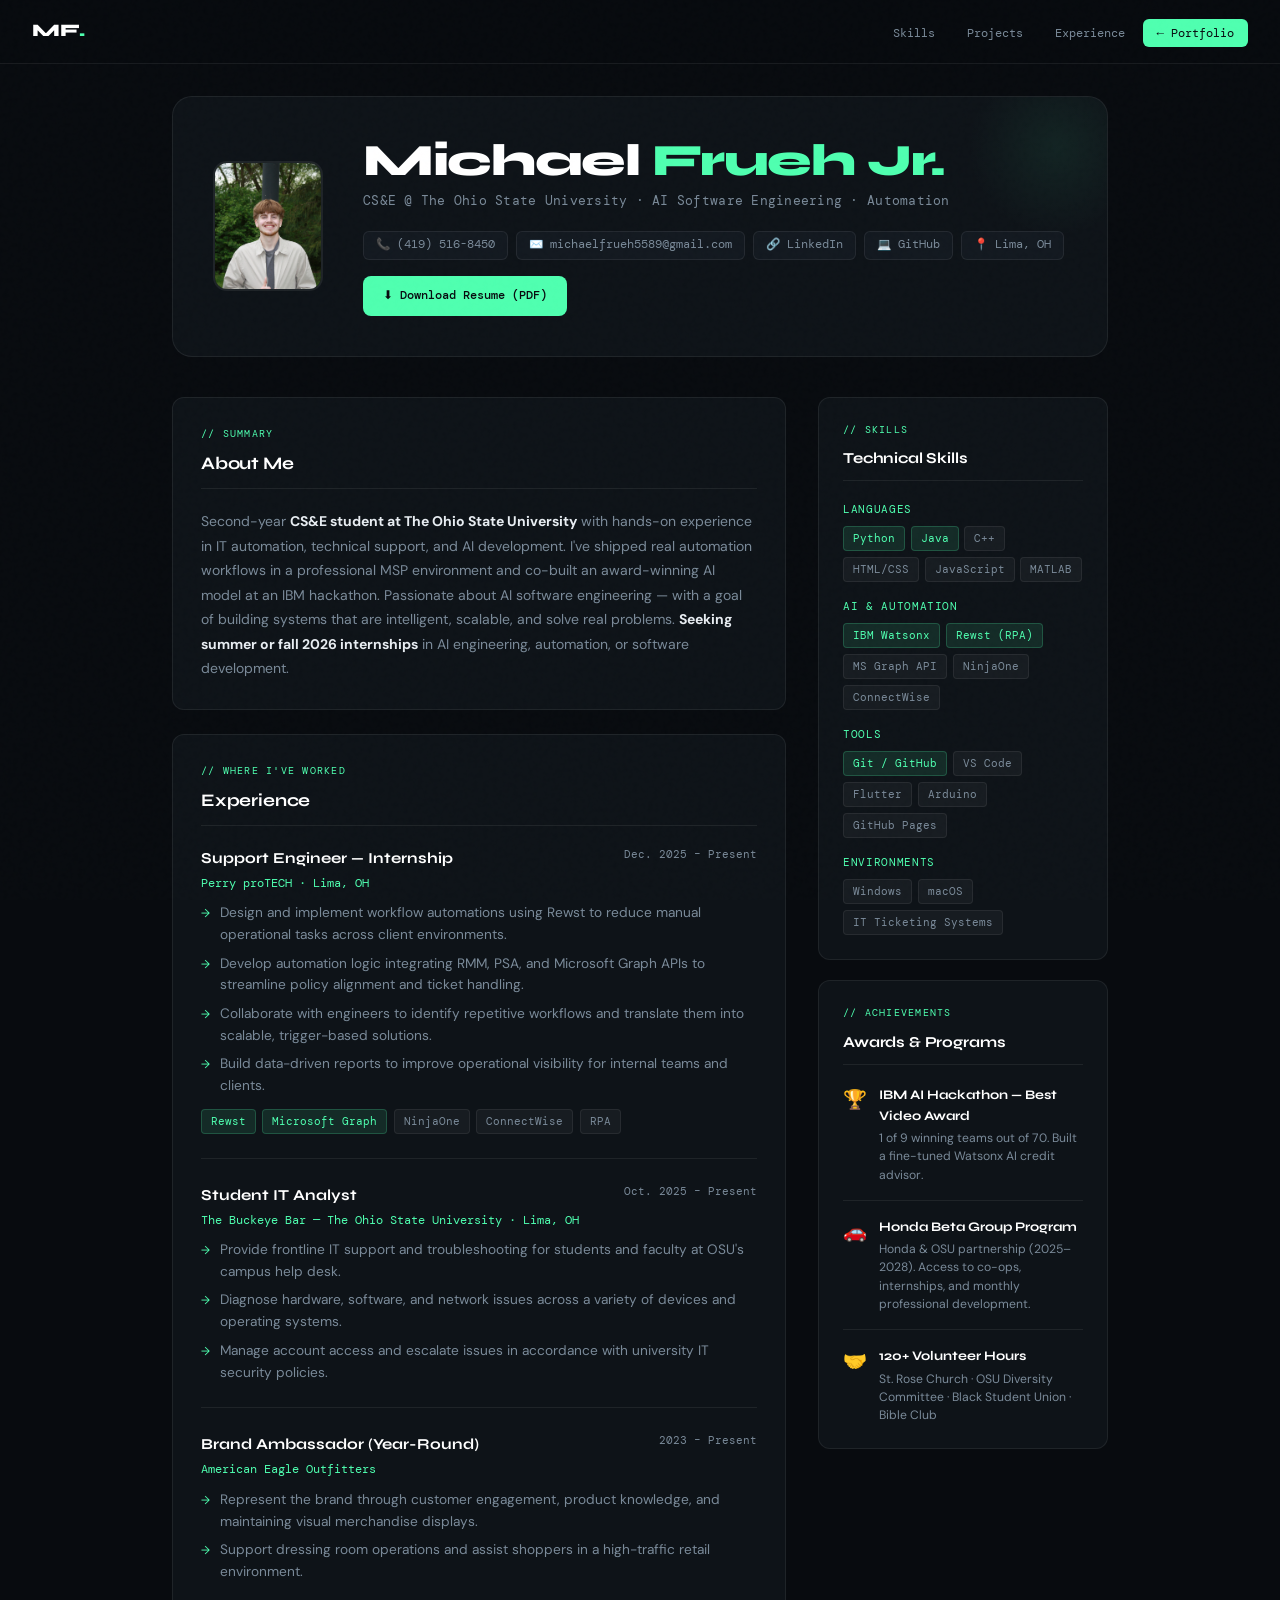
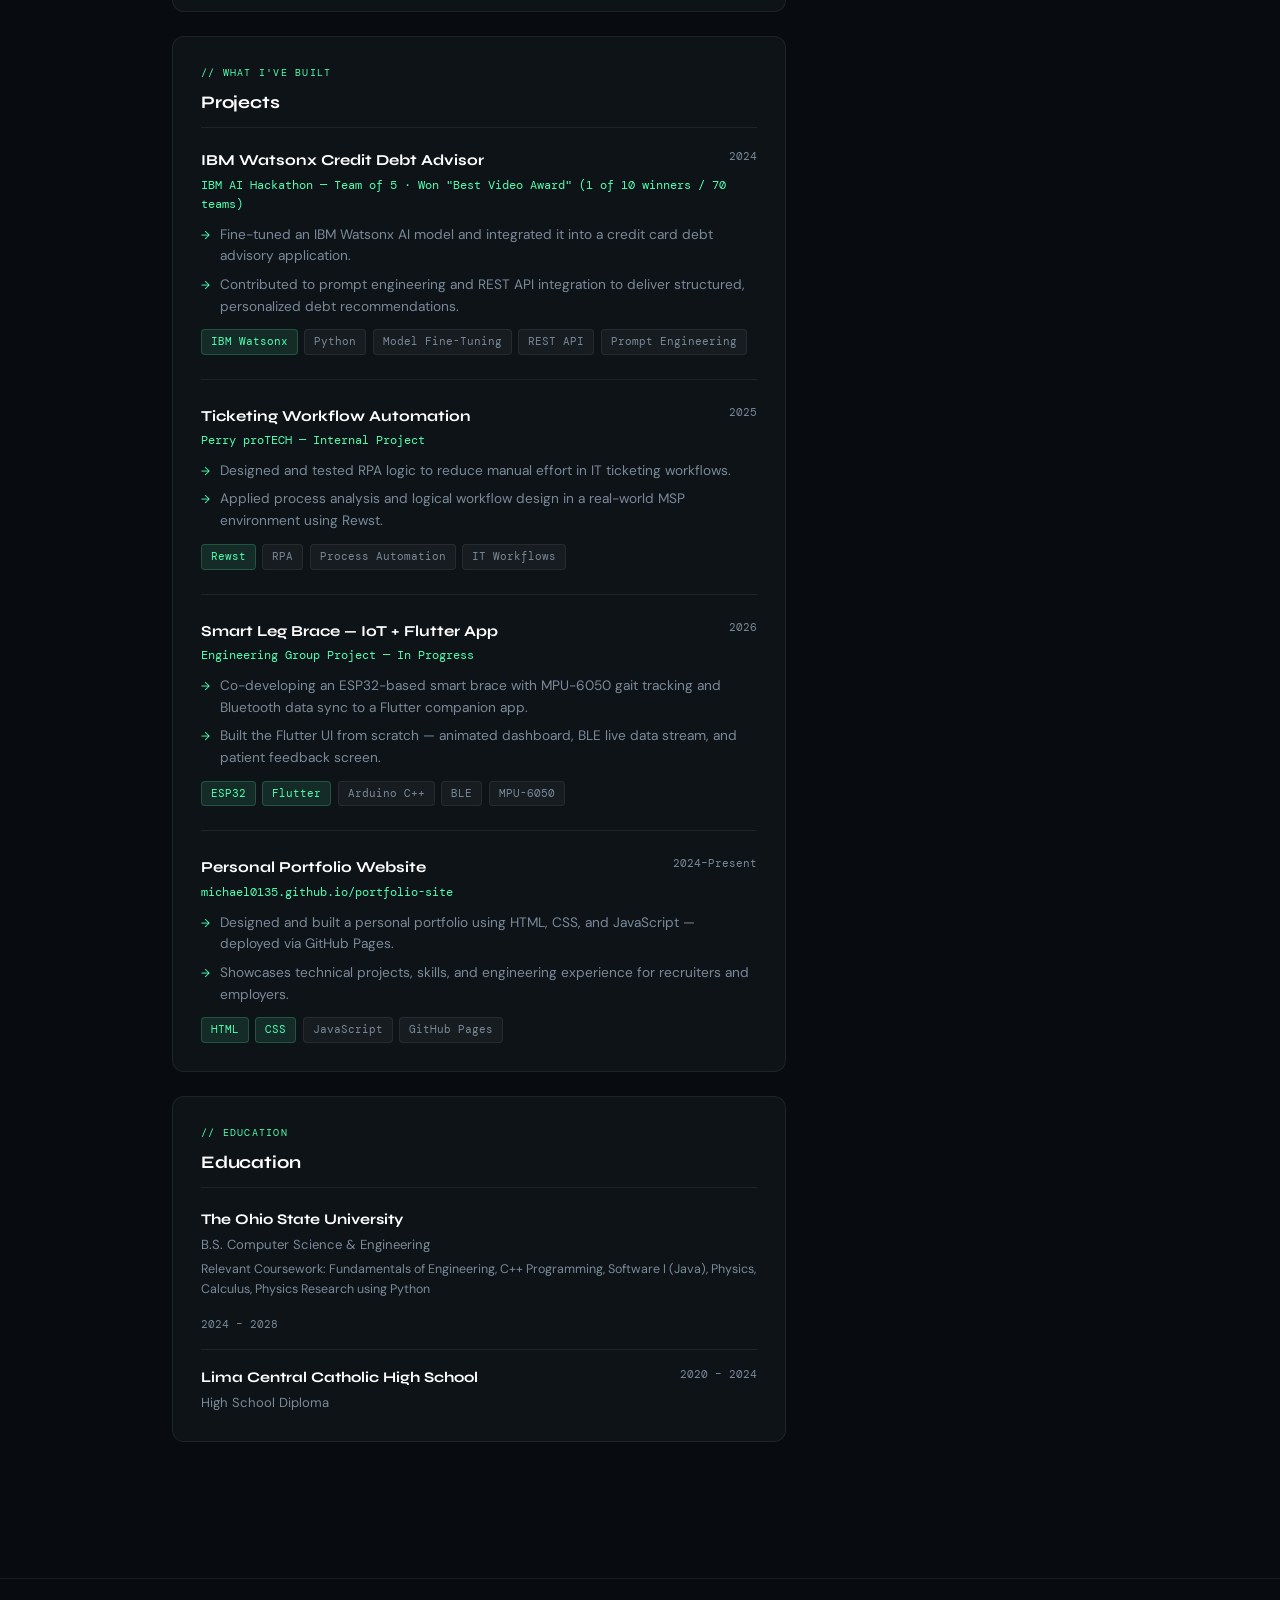
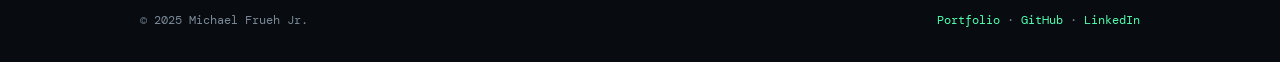
==== commit d49b9683: "Update experience dates in resume.html" ====
--- a/resume.html
+++ b/resume.html
@@ -155,7 +155,7 @@
         <div class="exp-entry">
           <div class="exp-row">
             <div class="exp-title">Student IT Analyst</div>
-            <div class="exp-date">Oct. 2024 – Present</div>
+            <div class="exp-date">Oct. 2025 – Present</div>
           </div>
           <div class="exp-org">The Buckeye Bar — The Ohio State University · Lima, OH</div>
           <ul class="exp-list">
@@ -212,7 +212,7 @@
         <div class="exp-entry">
           <div class="exp-row">
             <div class="exp-title">Smart Leg Brace — IoT + Flutter App</div>
-            <div class="exp-date">2024–2025</div>
+            <div class="exp-date">2026</div>
           </div>
           <div class="exp-org">Engineering Group Project — In Progress</div>
           <ul class="exp-list">
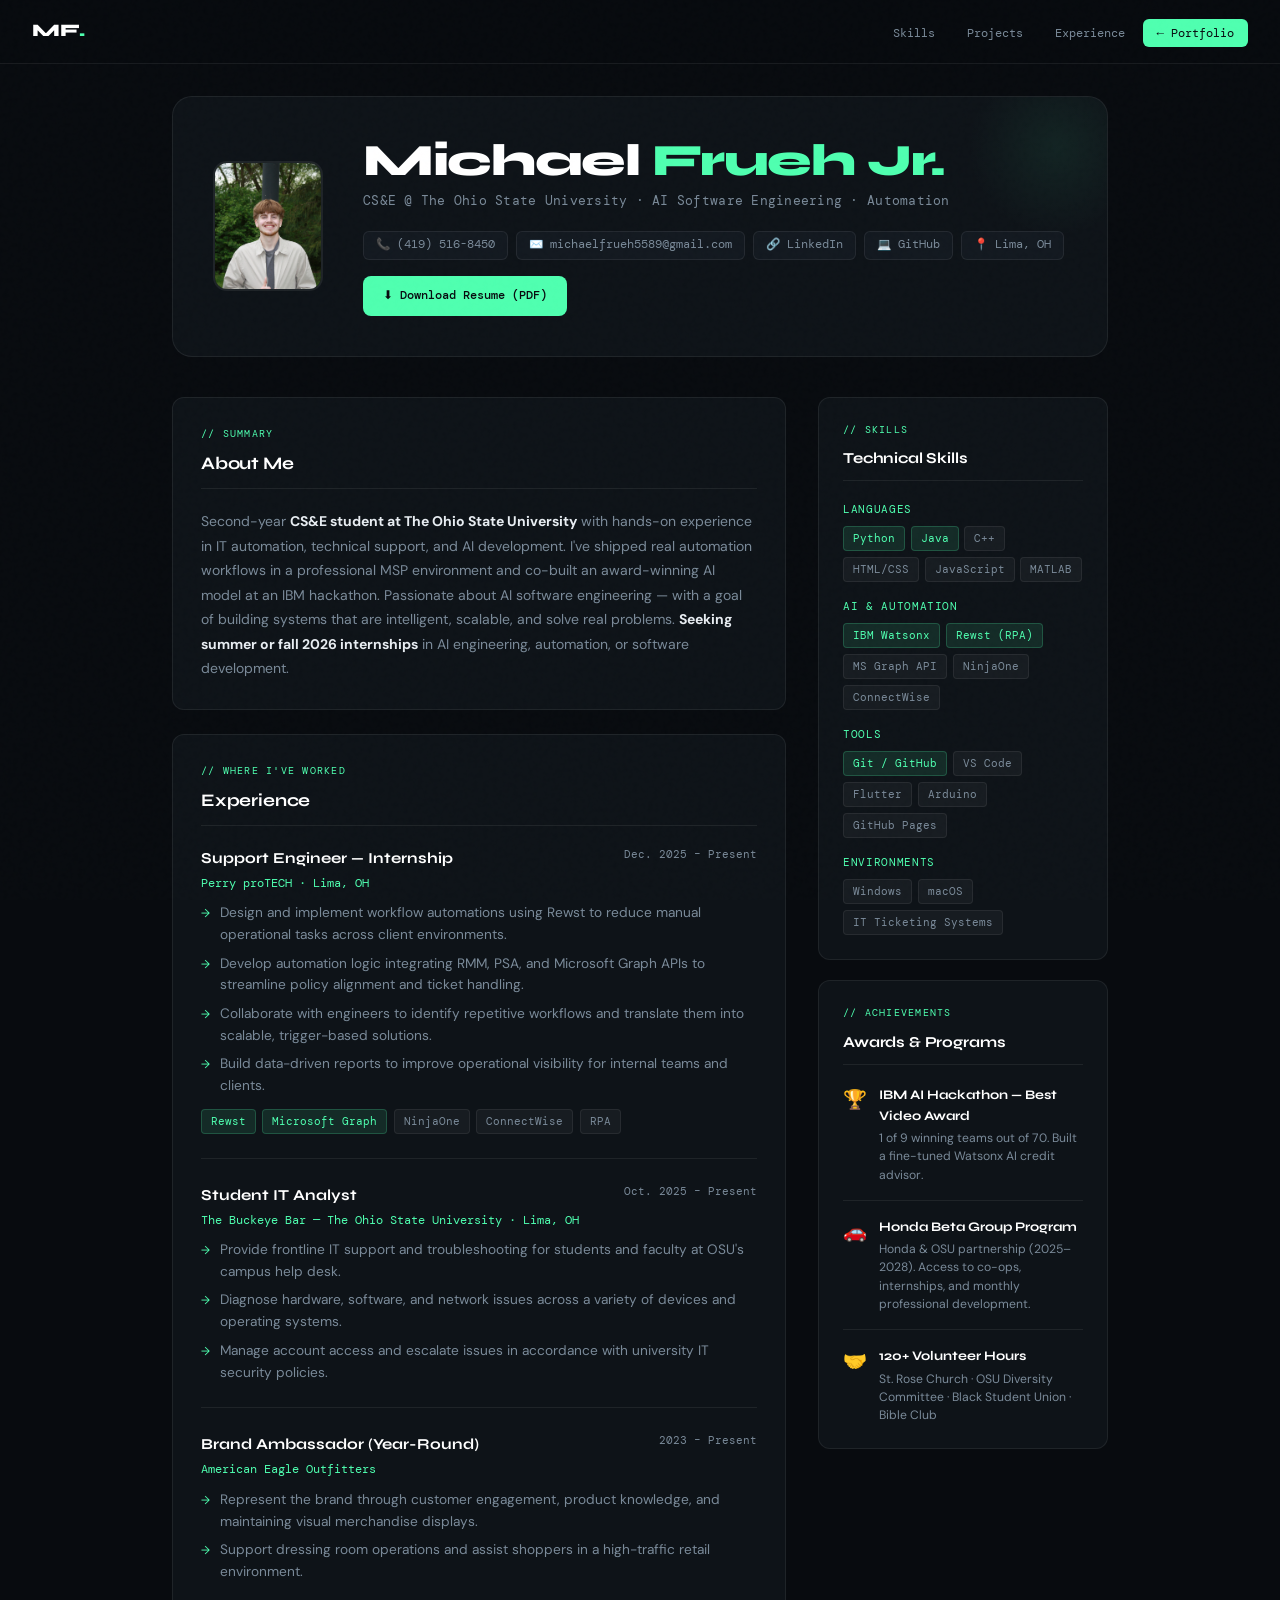
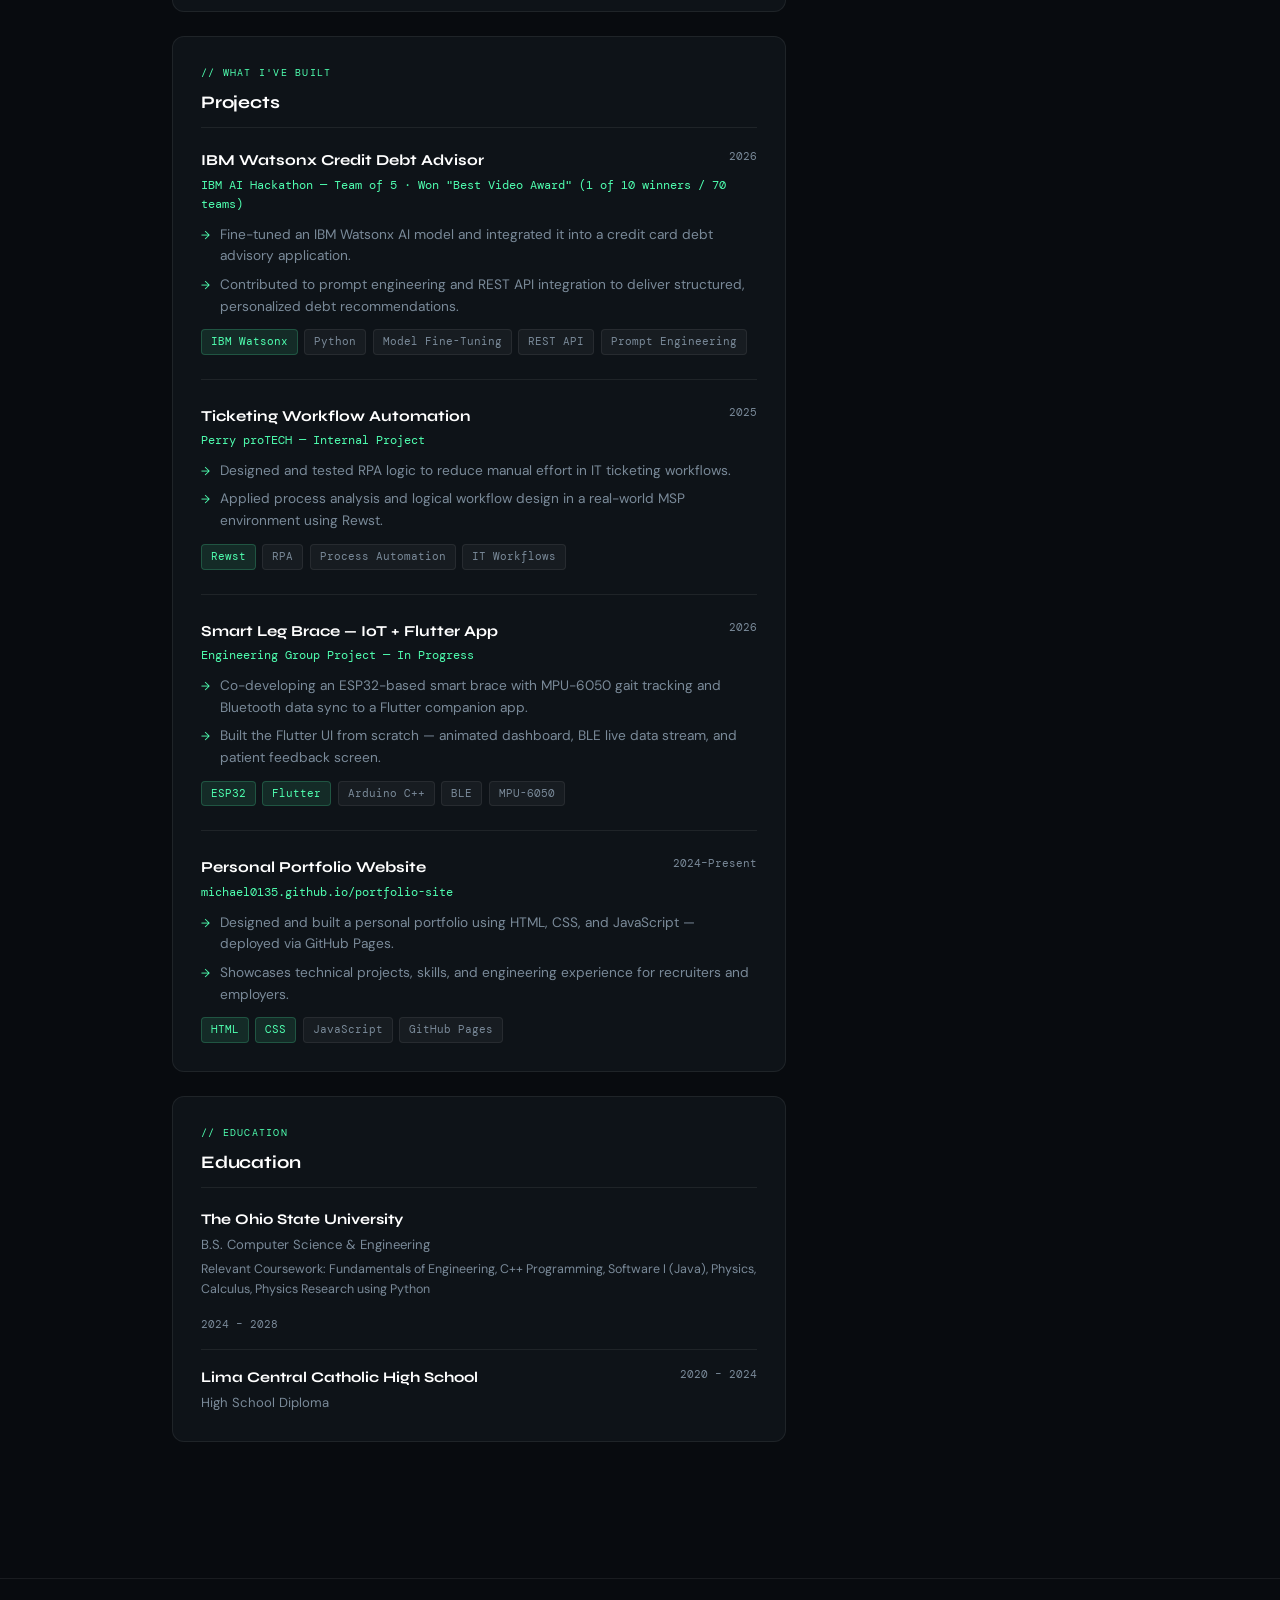
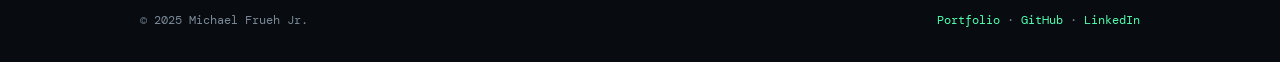
==== commit 3ac988fa: "Update experience date from 2024 to 2026" ====
--- a/resume.html
+++ b/resume.html
@@ -186,7 +186,7 @@
         <div class="exp-entry">
           <div class="exp-row">
             <div class="exp-title">IBM Watsonx Credit Debt Advisor</div>
-            <div class="exp-date">2024</div>
+            <div class="exp-date">2026</div>
           </div>
           <div class="exp-org">IBM AI Hackathon — Team of 5 · Won "Best Video Award" (1 of 10 winners / 70 teams)</div>
           <ul class="exp-list">
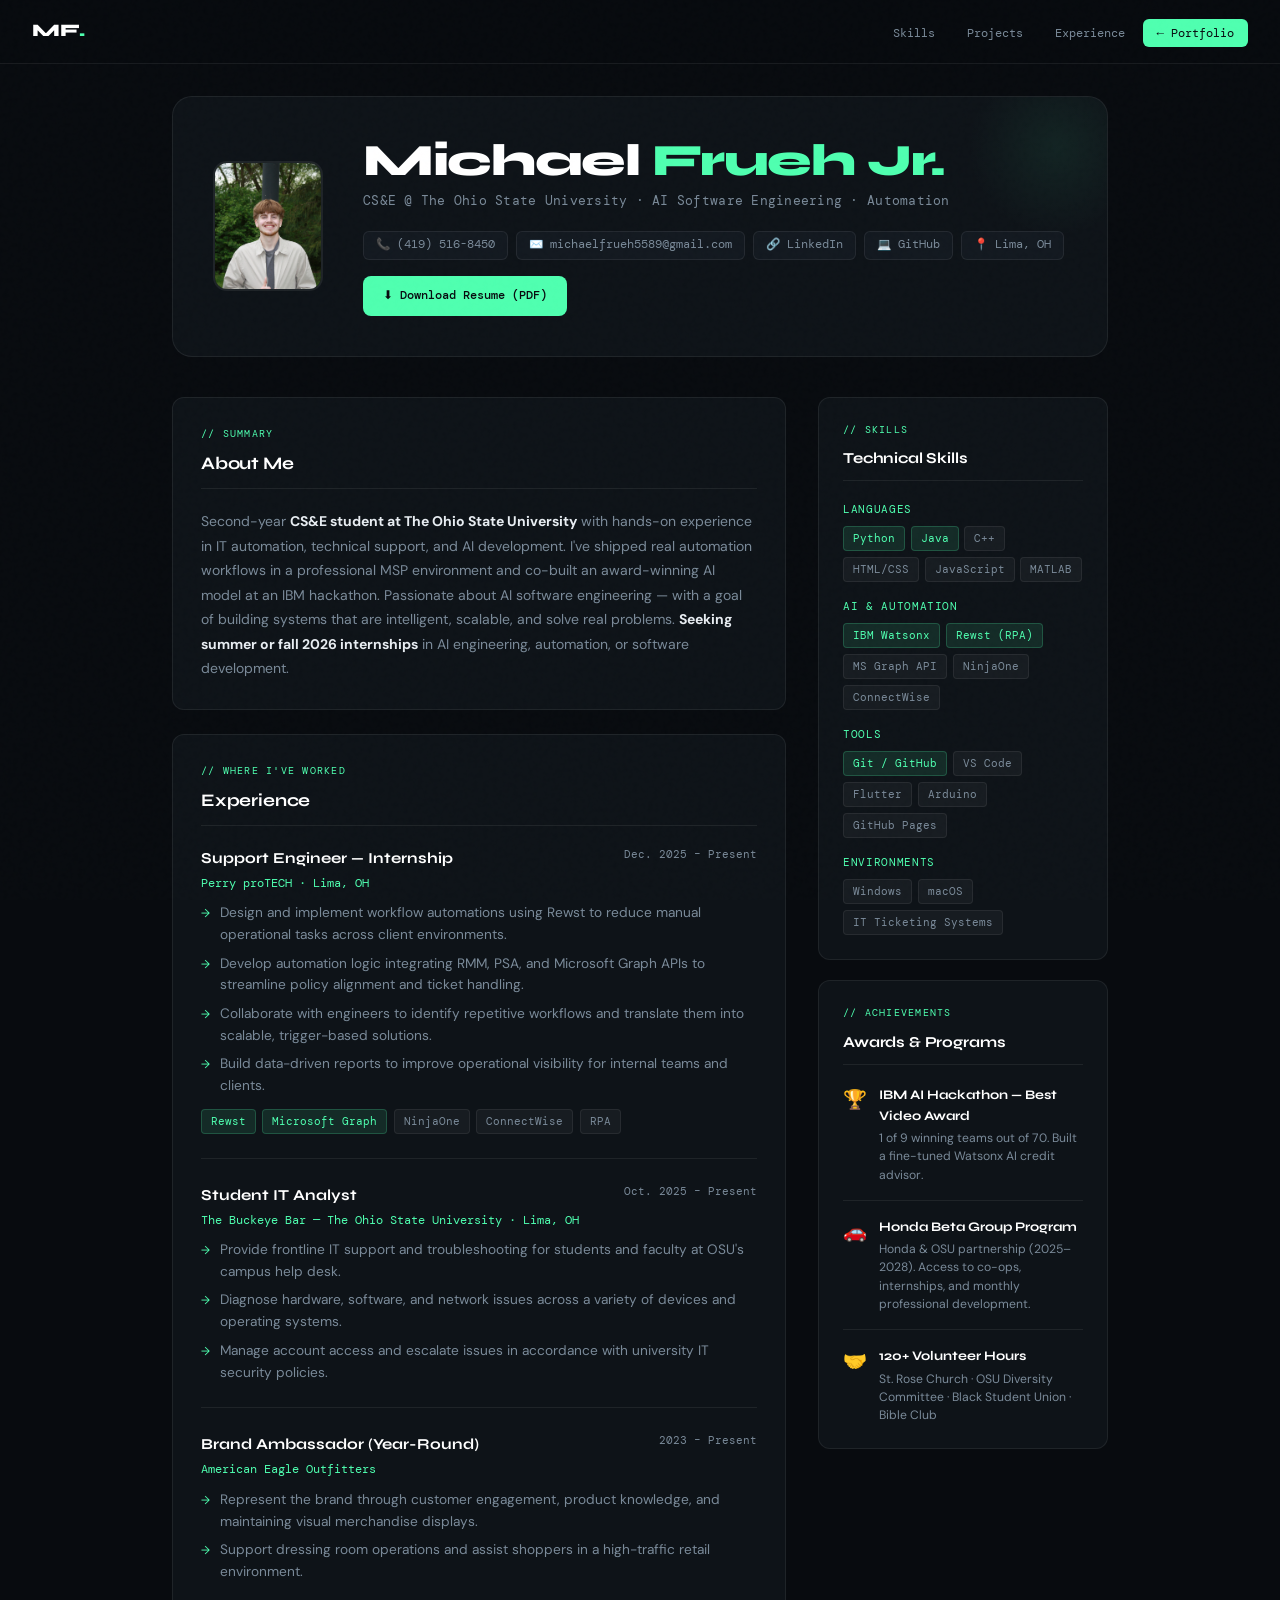
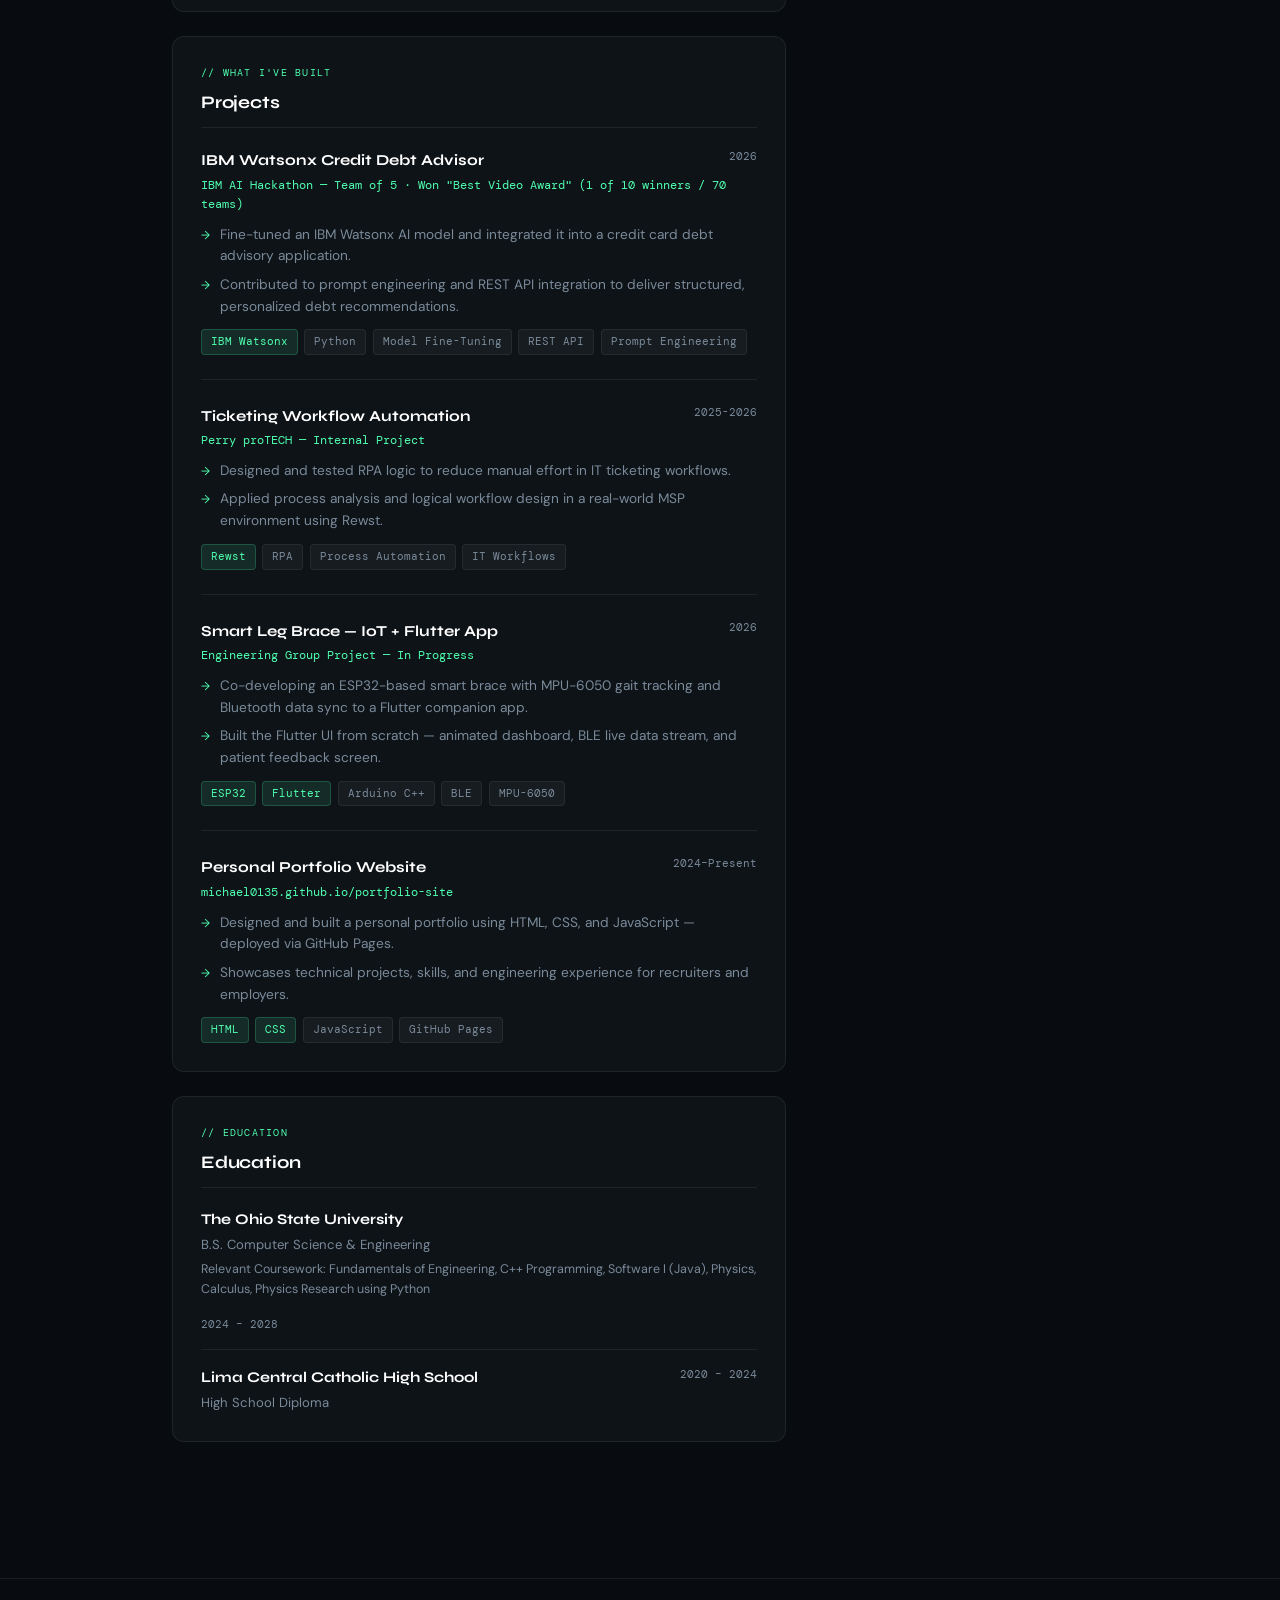
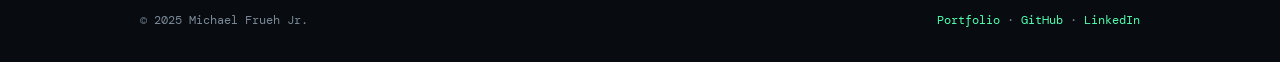
==== commit 7f8a1ce0: "Update experience date range in resume" ====
--- a/resume.html
+++ b/resume.html
@@ -199,7 +199,7 @@
         <div class="exp-entry">
           <div class="exp-row">
             <div class="exp-title">Ticketing Workflow Automation</div>
-            <div class="exp-date">2025</div>
+            <div class="exp-date">2025-2026</div>
           </div>
           <div class="exp-org">Perry proTECH — Internal Project</div>
           <ul class="exp-list">
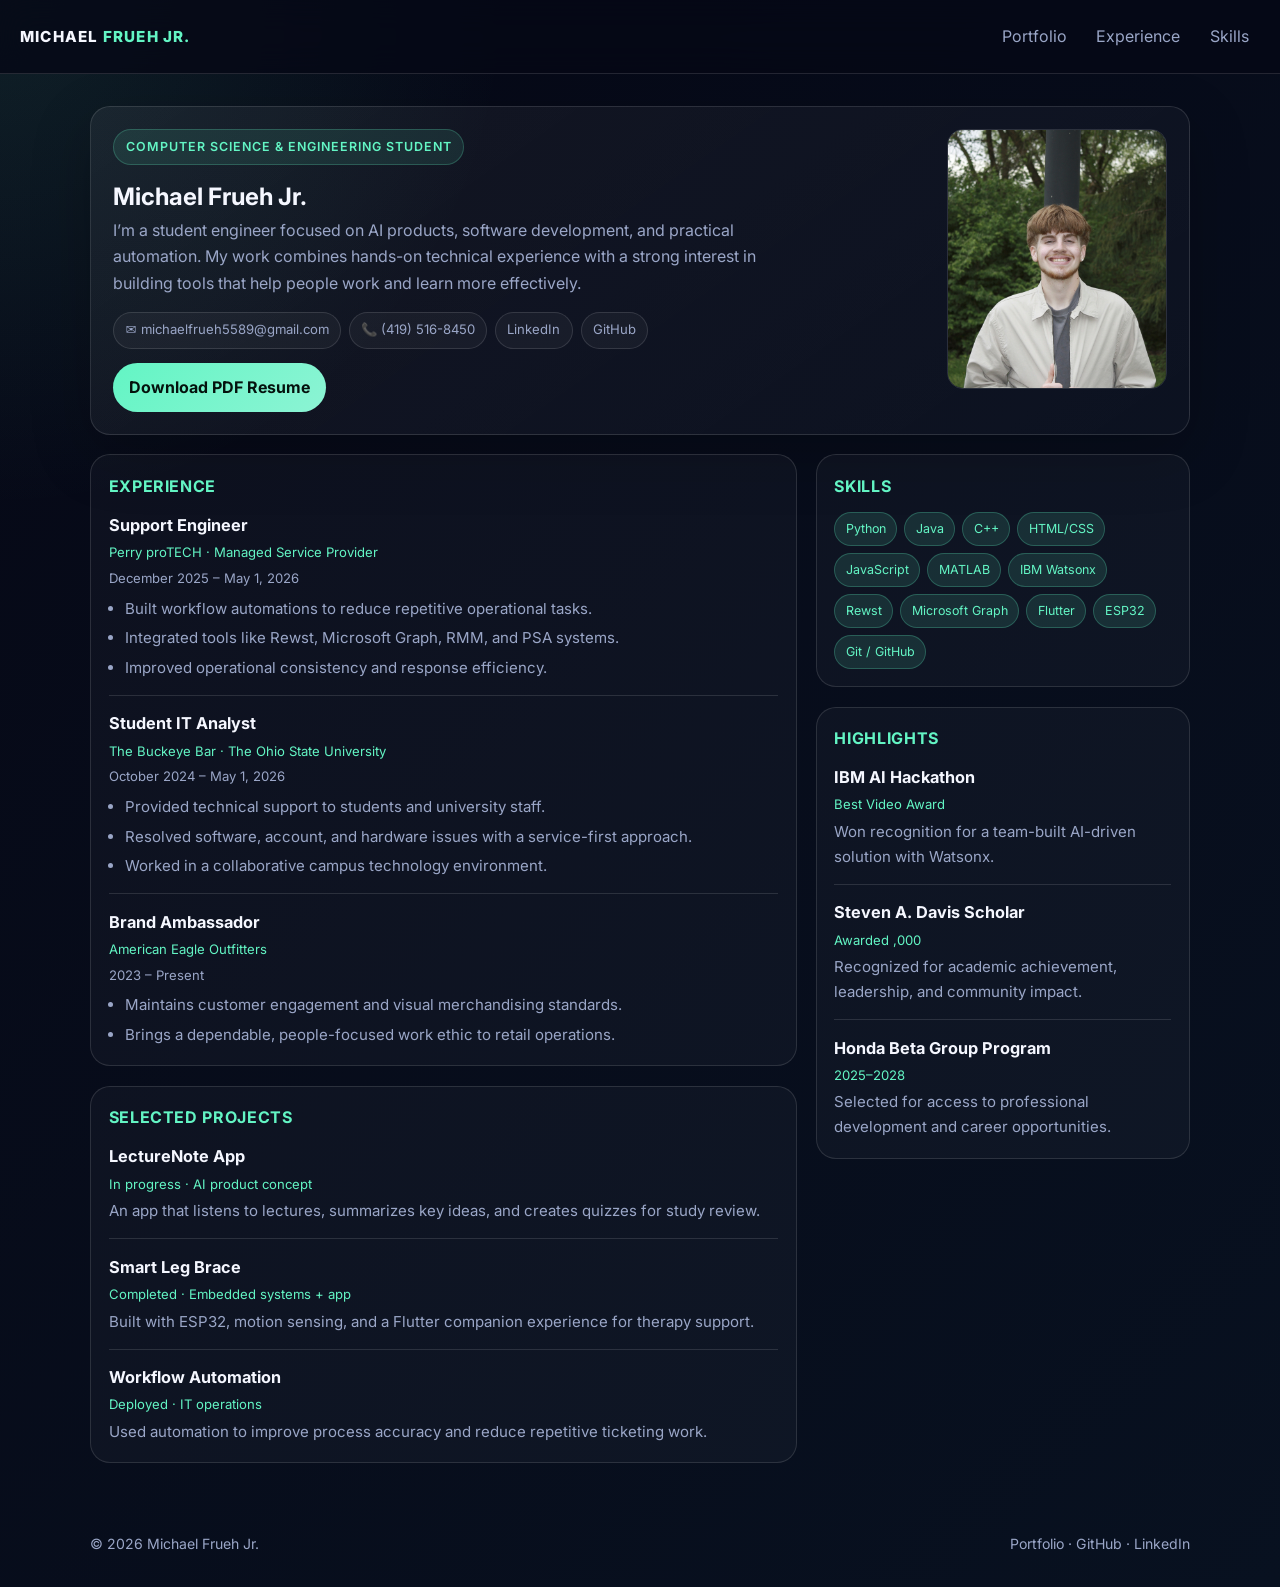
==== commit ead0f129: "Deploy redesigned portfolio site" ====
--- a/resume.html
+++ b/resume.html
@@ -1,355 +1,3 @@
 <!DOCTYPE html>
-<html lang="en">
-<head>
-  <meta charset="UTF-8"/>
-  <meta name="viewport" content="width=device-width,initial-scale=1.0"/>
-  <meta name="description" content="Michael Frueh Jr. — CS&E Student Resume. The Ohio State University."/>
-  <title>Michael Frueh Jr. — Resume</title>
-  <link rel="icon" type="image/png" href="websiteicon.png">
-  <link href="https://fonts.googleapis.com/css2?family=Syne:wght@400;500;700;800&family=DM+Mono:wght@300;400;500&family=DM+Sans:wght@300;400;500&display=swap" rel="stylesheet">
-  <style>
-    :root{
-      --bg:#080b0f; --surface:#0e1318; --surface2:#131920;
-      --border:rgba(255,255,255,0.07); --accent:#4fffb0;
-      --accent-dim:rgba(79,255,176,0.10); --text:#e8edf2;
-      --muted:#7a8a99; --heading:#ffffff;
-      --font-display:'Syne',sans-serif; --font-mono:'DM Mono',monospace;
-      --font-body:'DM Sans',sans-serif; --radius:12px;
-      --tr:0.3s cubic-bezier(0.4,0,0.2,1);
-    }
-    *,*::before,*::after{box-sizing:border-box;margin:0;padding:0}
-    html{scroll-behavior:smooth}
-    body{font-family:var(--font-body);background:var(--bg);color:var(--text);line-height:1.6;overflow-x:hidden}
-    body::after{content:'';position:fixed;inset:0;background-image:url("data:image/svg+xml,%3Csvg viewBox='0 0 200 200' xmlns='http://www.w3.org/2000/svg'%3E%3Cfilter id='n'%3E%3CfeTurbulence type='fractalNoise' baseFrequency='0.9' numOctaves='4'/%3E%3C/filter%3E%3Crect width='100%25' height='100%25' filter='url(%23n)' opacity='0.025'/%3E%3C/svg%3E");pointer-events:none;z-index:9998;opacity:.5}
-    nav{position:fixed;top:0;left:0;right:0;z-index:100;padding:0 2rem;height:64px;display:flex;align-items:center;justify-content:space-between;background:rgba(8,11,15,0.85);backdrop-filter:blur(20px);border-bottom:1px solid var(--border)}
-    .nav-logo{font-family:var(--font-display);font-weight:800;font-size:1.1rem;color:var(--heading);text-decoration:none}
-    .nav-logo span{color:var(--accent)}
-    .nav-links{display:flex;list-style:none;gap:.25rem;align-items:center}
-    .nav-links a{font-family:var(--font-mono);font-size:.78rem;color:var(--muted);text-decoration:none;padding:6px 14px;border-radius:6px;transition:var(--tr)}
-    .nav-links a:hover{color:var(--text);background:var(--surface2)}
-    .nav-cta{color:var(--bg)!important;background:var(--accent)!important}
-    .nav-cta:hover{background:#3de89c!important}
-    .resume-page{padding:6rem 2rem 4rem;max-width:1000px;margin:0 auto}
-    .resume-header{display:grid;grid-template-columns:auto 1fr;gap:2.5rem;align-items:center;background:var(--surface);border:1px solid var(--border);border-radius:20px;padding:2.5rem;margin-bottom:2.5rem;position:relative;overflow:hidden}
-    .resume-header::before{content:'';position:absolute;top:-40px;right:-40px;width:180px;height:180px;background:radial-gradient(circle,rgba(79,255,176,0.07),transparent 70%);pointer-events:none}
-    .resume-photo{width:110px;height:130px;border-radius:14px;object-fit:cover;object-position:center top;border:2px solid var(--border);flex-shrink:0}
-    .resume-name{font-family:var(--font-display);font-size:clamp(1.8rem,4vw,2.8rem);font-weight:800;color:var(--heading);letter-spacing:-.03em;line-height:1.05;margin-bottom:.4rem}
-    .resume-name span{color:var(--accent)}
-    .resume-tagline{font-family:var(--font-mono);font-size:.82rem;color:var(--muted);margin-bottom:1.25rem;letter-spacing:.02em}
-    .resume-contact-row{display:flex;flex-wrap:wrap;gap:.5rem}
-    .resume-contact-item{display:inline-flex;align-items:center;gap:.4rem;font-family:var(--font-mono);font-size:.72rem;color:var(--muted);background:var(--surface2);border:1px solid var(--border);padding:4px 12px;border-radius:6px;text-decoration:none;transition:var(--tr)}
-    .resume-contact-item:hover{color:var(--accent);border-color:rgba(79,255,176,0.3);background:var(--accent-dim)}
-    .download-btn{display:inline-flex;align-items:center;gap:8px;margin-top:1rem;padding:10px 20px;background:var(--accent);color:var(--bg);border-radius:8px;text-decoration:none;font-family:var(--font-mono);font-size:.78rem;font-weight:500;transition:var(--tr);width:fit-content}
-    .download-btn:hover{background:#3de89c;transform:translateY(-1px)}
-    .resume-body{display:grid;grid-template-columns:1fr 290px;gap:2rem}
-    .resume-section{background:var(--surface);border:1px solid var(--border);border-radius:var(--radius);padding:1.75rem;margin-bottom:1.5rem}
-    .rs-label{font-family:var(--font-mono);font-size:.65rem;color:var(--accent);letter-spacing:.12em;text-transform:uppercase;margin-bottom:.5rem}
-    .rs-title{font-family:var(--font-display);font-size:1.1rem;font-weight:700;color:var(--heading);margin-bottom:1.25rem;padding-bottom:.6rem;border-bottom:1px solid var(--border);letter-spacing:-.01em}
-    .exp-entry{margin-bottom:1.5rem;padding-bottom:1.5rem;border-bottom:1px solid var(--border)}
-    .exp-entry:last-child{margin-bottom:0;padding-bottom:0;border-bottom:none}
-    .exp-row{display:flex;justify-content:space-between;align-items:flex-start;gap:1rem;flex-wrap:wrap;margin-bottom:.2rem}
-    .exp-title{font-family:var(--font-display);font-size:.95rem;font-weight:700;color:var(--heading)}
-    .exp-date{font-family:var(--font-mono);font-size:.68rem;color:var(--muted);white-space:nowrap}
-    .exp-org{font-family:var(--font-mono);font-size:.75rem;color:var(--accent);margin-bottom:.6rem}
-    .exp-list{list-style:none;display:flex;flex-direction:column;gap:.4rem}
-    .exp-list li{font-size:.855rem;color:var(--muted);padding-left:1.2rem;position:relative;line-height:1.6}
-    .exp-list li::before{content:'→';position:absolute;left:0;color:var(--accent);font-size:.72rem;top:3px}
-    .edu-entry{display:flex;justify-content:space-between;align-items:flex-start;gap:1rem;margin-bottom:1rem;padding-bottom:1rem;border-bottom:1px solid var(--border);flex-wrap:wrap}
-    .edu-entry:last-child{margin-bottom:0;padding-bottom:0;border-bottom:none}
-    .edu-school{font-family:var(--font-display);font-size:.92rem;font-weight:700;color:var(--heading);margin-bottom:.15rem}
-    .edu-degree{font-size:.82rem;color:var(--muted)}
-    .edu-date{font-family:var(--font-mono);font-size:.68rem;color:var(--muted);white-space:nowrap}
-    .sidebar-section{background:var(--surface);border:1px solid var(--border);border-radius:var(--radius);padding:1.5rem;margin-bottom:1.25rem}
-    .skill-row{margin-bottom:1rem}
-    .skill-row:last-child{margin-bottom:0}
-    .skill-row-label{font-family:var(--font-mono);font-size:.68rem;color:var(--accent);letter-spacing:.06em;text-transform:uppercase;margin-bottom:.45rem}
-    .skill-pill-row{display:flex;flex-wrap:wrap;gap:.35rem}
-    .skill-pill{font-family:var(--font-mono);font-size:.68rem;color:var(--muted);background:rgba(255,255,255,0.04);border:1px solid var(--border);border-radius:4px;padding:3px 9px}
-    .skill-pill.hi{color:var(--accent);background:var(--accent-dim);border-color:rgba(79,255,176,0.2)}
-    .achievement-item{display:flex;gap:.75rem;align-items:flex-start;margin-bottom:1rem;padding-bottom:1rem;border-bottom:1px solid var(--border)}
-    .achievement-item:last-child{margin-bottom:0;padding-bottom:0;border-bottom:none}
-    .ach-icon{font-size:1.2rem;flex-shrink:0}
-    .ach-title{font-family:var(--font-display);font-size:.82rem;font-weight:700;color:var(--heading);margin-bottom:.15rem}
-    .ach-desc{font-size:.76rem;color:var(--muted);line-height:1.5}
-    .about-text{font-size:.875rem;color:var(--muted);line-height:1.75}
-    .about-text strong{color:var(--text)}
-    .tag{font-family:var(--font-mono);font-size:.68rem;color:var(--muted);background:rgba(255,255,255,0.04);border:1px solid var(--border);border-radius:4px;padding:3px 9px}
-    .tag.hi{color:var(--accent);background:var(--accent-dim);border-color:rgba(79,255,176,0.2)}
-    .tag-row{display:flex;flex-wrap:wrap;gap:.4rem;margin-top:.75rem}
-    footer{border-top:1px solid var(--border);padding:2rem;margin-top:3rem}
-    .footer-inner{max-width:1000px;margin:0 auto;display:flex;justify-content:space-between;align-items:center;flex-wrap:wrap;gap:1rem}
-    .footer-text{font-family:var(--font-mono);font-size:.75rem;color:var(--muted)}
-    .footer-text a{color:var(--accent);text-decoration:none}
-    @media(max-width:768px){
-      .resume-body{grid-template-columns:1fr}
-      .resume-header{grid-template-columns:1fr}
-      .resume-photo{display:none}
-      nav{padding:0 1rem}
-      .nav-links a{padding:6px 8px;font-size:.72rem}
-    }
-  </style>
-</head>
-<body>
-<nav>
-  <a href="index.html" class="nav-logo">MF<span>.</span></a>
-  <ul class="nav-links">
-    <li><a href="index.html#skills">Skills</a></li>
-    <li><a href="index.html#projects">Projects</a></li>
-    <li><a href="index.html#experience">Experience</a></li>
-    <li><a href="index.html" class="nav-cta">← Portfolio</a></li>
-  </ul>
-</nav>
-
-<div class="resume-page">
-
-  <div class="resume-header">
-    <img src="IMG_7951.jpg" alt="Michael Frueh Jr." class="resume-photo"/>
-    <div>
-      <div class="resume-name">Michael <span>Frueh Jr.</span></div>
-      <div class="resume-tagline">CS&amp;E @ The Ohio State University · AI Software Engineering · Automation</div>
-      <div class="resume-contact-row">
-        <a href="tel:4195168450" class="resume-contact-item">📞 (419) 516-8450</a>
-        <a href="mailto:michaelfrueh5589@gmail.com" class="resume-contact-item">✉️ michaelfrueh5589@gmail.com</a>
-        <a href="https://www.linkedin.com/in/michael-frueh-jr-342995335" target="_blank" rel="noopener" class="resume-contact-item">🔗 LinkedIn</a>
-        <a href="https://github.com/michael0135" target="_blank" rel="noopener" class="resume-contact-item">💻 GitHub</a>
-        <span class="resume-contact-item">📍 Lima, OH</span>
-      </div>
-      <a href="Michael_Frueh_Jr_RESUME03.pdf" download class="download-btn">⬇ Download Resume (PDF)</a>
-    </div>
-  </div>
-
-  <div class="resume-body">
-
-    <!-- MAIN -->
-    <div>
-
-      <div class="resume-section">
-        <p class="rs-label">// summary</p>
-        <div class="rs-title">About Me</div>
-        <p class="about-text">
-          Second-year <strong>CS&amp;E student at The Ohio State University</strong> with hands-on experience in IT automation, technical support, and AI development. I've shipped real automation workflows in a professional MSP environment and co-built an award-winning AI model at an IBM hackathon. Passionate about AI software engineering — with a goal of building systems that are intelligent, scalable, and solve real problems. <strong>Seeking summer or fall 2026 internships</strong> in AI engineering, automation, or software development.
-        </p>
-      </div>
-
-      <div class="resume-section">
-        <p class="rs-label">// where I've worked</p>
-        <div class="rs-title">Experience</div>
-
-        <div class="exp-entry">
-          <div class="exp-row">
-            <div class="exp-title">Support Engineer — Internship</div>
-            <div class="exp-date">Dec. 2025 – Present</div>
-          </div>
-          <div class="exp-org">Perry proTECH · Lima, OH</div>
-          <ul class="exp-list">
-            <li>Design and implement workflow automations using Rewst to reduce manual operational tasks across client environments.</li>
-            <li>Develop automation logic integrating RMM, PSA, and Microsoft Graph APIs to streamline policy alignment and ticket handling.</li>
-            <li>Collaborate with engineers to identify repetitive workflows and translate them into scalable, trigger-based solutions.</li>
-            <li>Build data-driven reports to improve operational visibility for internal teams and clients.</li>
-          </ul>
-          <div class="tag-row">
-            <span class="tag hi">Rewst</span><span class="tag hi">Microsoft Graph</span><span class="tag">NinjaOne</span><span class="tag">ConnectWise</span><span class="tag">RPA</span>
-          </div>
-        </div>
-
-        <div class="exp-entry">
-          <div class="exp-row">
-            <div class="exp-title">Student IT Analyst</div>
-            <div class="exp-date">Oct. 2025 – Present</div>
-          </div>
-          <div class="exp-org">The Buckeye Bar — The Ohio State University · Lima, OH</div>
-          <ul class="exp-list">
-            <li>Provide frontline IT support and troubleshooting for students and faculty at OSU's campus help desk.</li>
-            <li>Diagnose hardware, software, and network issues across a variety of devices and operating systems.</li>
-            <li>Manage account access and escalate issues in accordance with university IT security policies.</li>
-          </ul>
-        </div>
-
-        <div class="exp-entry">
-          <div class="exp-row">
-            <div class="exp-title">Brand Ambassador (Year-Round)</div>
-            <div class="exp-date">2023 – Present</div>
-          </div>
-          <div class="exp-org">American Eagle Outfitters</div>
-          <ul class="exp-list">
-            <li>Represent the brand through customer engagement, product knowledge, and maintaining visual merchandise displays.</li>
-            <li>Support dressing room operations and assist shoppers in a high-traffic retail environment.</li>
-          </ul>
-        </div>
-
-      </div>
-
-      <div class="resume-section">
-        <p class="rs-label">// what I've built</p>
-        <div class="rs-title">Projects</div>
-
-        <div class="exp-entry">
-          <div class="exp-row">
-            <div class="exp-title">IBM Watsonx Credit Debt Advisor</div>
-            <div class="exp-date">2026</div>
-          </div>
-          <div class="exp-org">IBM AI Hackathon — Team of 5 · Won "Best Video Award" (1 of 10 winners / 70 teams)</div>
-          <ul class="exp-list">
-            <li>Fine-tuned an IBM Watsonx AI model and integrated it into a credit card debt advisory application.</li>
-            <li>Contributed to prompt engineering and REST API integration to deliver structured, personalized debt recommendations.</li>
-          </ul>
-          <div class="tag-row"><span class="tag hi">IBM Watsonx</span><span class="tag">Python</span><span class="tag">Model Fine-Tuning</span><span class="tag">REST API</span><span class="tag">Prompt Engineering</span></div>
-        </div>
-
-        <div class="exp-entry">
-          <div class="exp-row">
-            <div class="exp-title">Ticketing Workflow Automation</div>
-            <div class="exp-date">2025-2026</div>
-          </div>
-          <div class="exp-org">Perry proTECH — Internal Project</div>
-          <ul class="exp-list">
-            <li>Designed and tested RPA logic to reduce manual effort in IT ticketing workflows.</li>
-            <li>Applied process analysis and logical workflow design in a real-world MSP environment using Rewst.</li>
-          </ul>
-          <div class="tag-row"><span class="tag hi">Rewst</span><span class="tag">RPA</span><span class="tag">Process Automation</span><span class="tag">IT Workflows</span></div>
-        </div>
-
-        <div class="exp-entry">
-          <div class="exp-row">
-            <div class="exp-title">Smart Leg Brace — IoT + Flutter App</div>
-            <div class="exp-date">2026</div>
-          </div>
-          <div class="exp-org">Engineering Group Project — In Progress</div>
-          <ul class="exp-list">
-            <li>Co-developing an ESP32-based smart brace with MPU-6050 gait tracking and Bluetooth data sync to a Flutter companion app.</li>
-            <li>Built the Flutter UI from scratch — animated dashboard, BLE live data stream, and patient feedback screen.</li>
-          </ul>
-          <div class="tag-row"><span class="tag hi">ESP32</span><span class="tag hi">Flutter</span><span class="tag">Arduino C++</span><span class="tag">BLE</span><span class="tag">MPU-6050</span></div>
-        </div>
-
-        <div class="exp-entry">
-          <div class="exp-row">
-            <div class="exp-title">Personal Portfolio Website</div>
-            <div class="exp-date">2024–Present</div>
-          </div>
-          <div class="exp-org">michael0135.github.io/portfolio-site</div>
-          <ul class="exp-list">
-            <li>Designed and built a personal portfolio using HTML, CSS, and JavaScript — deployed via GitHub Pages.</li>
-            <li>Showcases technical projects, skills, and engineering experience for recruiters and employers.</li>
-          </ul>
-          <div class="tag-row"><span class="tag hi">HTML</span><span class="tag hi">CSS</span><span class="tag">JavaScript</span><span class="tag">GitHub Pages</span></div>
-        </div>
-
-      </div>
-
-      <div class="resume-section">
-        <p class="rs-label">// education</p>
-        <div class="rs-title">Education</div>
-        <div class="edu-entry">
-          <div>
-            <div class="edu-school">The Ohio State University</div>
-            <div class="edu-degree">B.S. Computer Science &amp; Engineering</div>
-            <div class="edu-degree" style="margin-top:.3rem;font-size:.78rem;">Relevant Coursework: Fundamentals of Engineering, C++ Programming, Software I (Java), Physics, Calculus, Physics Research using Python</div>
-          </div>
-          <div class="edu-date">2024 – 2028</div>
-        </div>
-        <div class="edu-entry">
-          <div>
-            <div class="edu-school">Lima Central Catholic High School</div>
-            <div class="edu-degree">High School Diploma</div>
-          </div>
-          <div class="edu-date">2020 – 2024</div>
-        </div>
-      </div>
-
-    </div>
-
-    <!-- SIDEBAR -->
-    <div>
-
-      <div class="sidebar-section">
-        <p class="rs-label">// skills</p>
-        <div class="rs-title" style="font-size:.95rem">Technical Skills</div>
-
-        <div class="skill-row">
-          <div class="skill-row-label">Languages</div>
-          <div class="skill-pill-row">
-            <span class="skill-pill hi">Python</span>
-            <span class="skill-pill hi">Java</span>
-            <span class="skill-pill">C++</span>
-            <span class="skill-pill">HTML/CSS</span>
-            <span class="skill-pill">JavaScript</span>
-            <span class="skill-pill">MATLAB</span>
-          </div>
-        </div>
-
-        <div class="skill-row">
-          <div class="skill-row-label">AI &amp; Automation</div>
-          <div class="skill-pill-row">
-            <span class="skill-pill hi">IBM Watsonx</span>
-            <span class="skill-pill hi">Rewst (RPA)</span>
-            <span class="skill-pill">MS Graph API</span>
-            <span class="skill-pill">NinjaOne</span>
-            <span class="skill-pill">ConnectWise</span>
-          </div>
-        </div>
-
-        <div class="skill-row">
-          <div class="skill-row-label">Tools</div>
-          <div class="skill-pill-row">
-            <span class="skill-pill hi">Git / GitHub</span>
-            <span class="skill-pill">VS Code</span>
-            <span class="skill-pill">Flutter</span>
-            <span class="skill-pill">Arduino</span>
-            <span class="skill-pill">GitHub Pages</span>
-          </div>
-        </div>
-
-        <div class="skill-row">
-          <div class="skill-row-label">Environments</div>
-          <div class="skill-pill-row">
-            <span class="skill-pill">Windows</span>
-            <span class="skill-pill">macOS</span>
-            <span class="skill-pill">IT Ticketing Systems</span>
-          </div>
-        </div>
-
-      </div>
-
-      <div class="sidebar-section">
-        <p class="rs-label">// achievements</p>
-        <div class="rs-title" style="font-size:.95rem">Awards &amp; Programs</div>
-        <div class="achievement-item">
-          <div class="ach-icon">🏆</div>
-          <div>
-            <div class="ach-title">IBM AI Hackathon — Best Video Award</div>
-            <div class="ach-desc">1 of 9 winning teams out of 70. Built a fine-tuned Watsonx AI credit advisor.</div>
-          </div>
-        </div>
-        <div class="achievement-item">
-          <div class="ach-icon">🚗</div>
-          <div>
-            <div class="ach-title">Honda Beta Group Program</div>
-            <div class="ach-desc">Honda &amp; OSU partnership (2025–2028). Access to co-ops, internships, and monthly professional development.</div>
-          </div>
-        </div>
-        <div class="achievement-item">
-          <div class="ach-icon">🤝</div>
-          <div>
-            <div class="ach-title">120+ Volunteer Hours</div>
-            <div class="ach-desc">St. Rose Church · OSU Diversity Committee · Black Student Union · Bible Club</div>
-          </div>
-        </div>
-      </div>
-
-    </div>
-  </div>
-</div>
-
-<footer>
-  <div class="footer-inner">
-    <p class="footer-text">© 2025 Michael Frueh Jr.</p>
-    <p class="footer-text">
-      <a href="index.html">Portfolio</a> ·
-      <a href="https://github.com/michael0135" target="_blank" rel="noopener">GitHub</a> ·
-      <a href="https://www.linkedin.com/in/michael-frueh-jr-342995335" target="_blank" rel="noopener">LinkedIn</a>
-    </p>
-  </div>
-</footer>
-</body>
-</html>
+<html lang='en'>
+<head><meta charset='UTF-8' /><meta name='viewport' content='width=device-width, initial-scale=1.0' /><meta name='description' content='Michael Frueh Jr. — Resume for software, AI, and automation opportunities.' /><title>Michael Frueh Jr. — Resume</title><link rel='icon' type='image/png' href='websiteicon.png' /><link href='https://fonts.googleapis.com/css2?family=Inter:wght@400;500;600;700;800&family=IBM+Plex+Mono:wght@400;500&display=swap' rel='stylesheet' /><style>:root{--bg:#060816;--bg-soft:#0d1426;--surface:rgba(255,255,255,0.04);--surface-strong:rgba(255,255,255,0.08);--border:rgba(255,255,255,0.12);--text:#f5f7ff;--muted:#9aa6c7;--accent:#63f5c4;--accent-2:#77b7ff;--radius:20px;--radius-sm:14px;--transition:220ms ease}*{box-sizing:border-box;margin:0;padding:0}html{scroll-behavior:smooth}body{font-family:Inter,system-ui,-apple-system,BlinkMacSystemFont,'Segoe UI',sans-serif;background:radial-gradient(circle at top left, rgba(99,245,196,0.1), transparent 25%), linear-gradient(135deg, var(--bg) 0%, #081120 100%);color:var(--text);line-height:1.65}a{color:inherit}nav{position:sticky;top:0;z-index:20;display:flex;align-items:center;justify-content:space-between;padding:1rem 1.25rem;background:rgba(6,8,22,0.8);backdrop-filter:blur(16px);border-bottom:1px solid var(--border)}.brand{text-decoration:none;font-weight:800;letter-spacing:0.08em;text-transform:uppercase;font-size:0.95rem}.brand span{color:var(--accent)}.nav-links{display:flex;gap:0.45rem;flex-wrap:wrap}.nav-links a{color:var(--muted);text-decoration:none;padding:0.45rem 0.7rem;border-radius:999px;transition:var(--transition)}.nav-links a:hover{color:var(--text);background:var(--surface)}.page{width:min(1100px, calc(100% - 2rem));margin:0 auto;padding:2rem 0 3rem}.hero-card{display:grid;grid-template-columns:1fr 220px;gap:1.2rem;padding:1.4rem;border:1px solid var(--border);border-radius:var(--radius);background:linear-gradient(145deg, rgba(255,255,255,0.055), rgba(255,255,255,0.025));box-shadow:0 20px 60px rgba(0,0,0,0.22)}.hero-card img{width:100%;height:260px;object-fit:cover;object-position:center top;border-radius:1rem;border:1px solid var(--border)}.eyebrow{display:inline-flex;align-items:center;gap:0.55rem;padding:0.4rem 0.7rem;border-radius:999px;background:rgba(99,245,196,0.1);border:1px solid rgba(99,245,196,0.22);color:var(--accent);font-size:0.78rem;font-weight:600;letter-spacing:0.08em;text-transform:uppercase;margin-bottom:0.8rem}.h1{font-size:clamp(1.8rem,4vw,2.6rem);margin-bottom:0.4rem;letter-spacing:-0.02em}.h1 span{color:var(--accent)}.summary{color:var(--muted);max-width:700px;margin-bottom:1rem}.contact-list{display:flex;flex-wrap:wrap;gap:0.5rem;margin-bottom:0.9rem}.chip{display:inline-flex;align-items:center;gap:0.35rem;padding:0.4rem 0.7rem;border-radius:999px;background:rgba(255,255,255,0.04);border:1px solid var(--border);color:var(--muted);font-size:0.82rem;text-decoration:none}.chip:hover{color:var(--text);border-color:rgba(99,245,196,0.24)}.download{display:inline-flex;align-items:center;justify-content:center;width:fit-content;padding:0.7rem 1rem;border-radius:999px;background:linear-gradient(135deg, var(--accent), #8cf4d4);color:#04120d;text-decoration:none;font-weight:700}.layout{display:grid;grid-template-columns:1.7fr 0.9fr;gap:1.2rem;margin-top:1.2rem}.panel{border:1px solid var(--border);border-radius:var(--radius);background:rgba(255,255,255,0.03);padding:1.1rem}.panel h2{font-size:1rem;margin-bottom:0.8rem;letter-spacing:0.04em;text-transform:uppercase;color:var(--accent)}.entry{border-top:1px solid var(--border);padding-top:0.9rem;margin-top:0.9rem}.entry:first-of-type{border-top:0;padding-top:0;margin-top:0}.entry h3{font-size:1.02rem;margin-bottom:0.2rem}.entry .meta{color:var(--accent);font-size:0.82rem;margin-bottom:0.25rem}.entry .date{color:var(--muted);font-size:0.82rem;margin-bottom:0.45rem}.entry p,.entry li{color:var(--muted);font-size:0.94rem}.entry ul{padding-left:1rem;margin-top:0.35rem;display:grid;gap:0.3rem}.tag-row{display:flex;flex-wrap:wrap;gap:0.45rem;margin-top:0.7rem}.pill{display:inline-flex;padding:0.35rem 0.65rem;border-radius:999px;background:rgba(119,183,255,0.12);border:1px solid rgba(119,183,255,0.2);color:#cfe7ff;font-size:0.78rem}.skills-list{display:flex;flex-wrap:wrap;gap:0.45rem}.skills-list .pill{background:rgba(99,245,196,0.12);border-color:rgba(99,245,196,0.24);color:var(--accent)}footer{padding:1.3rem 0 2rem;color:var(--muted);font-size:0.88rem}@media (max-width:850px){.hero-card{grid-template-columns:1fr}.hero-card img{height:220px}.layout{grid-template-columns:1fr}}</style></head><body><nav><a href='index.html' class='brand'>Michael <span>Frueh Jr.</span></a><div class='nav-links'><a href='index.html'>Portfolio</a><a href='#experience'>Experience</a><a href='#skills'>Skills</a></div></nav><div class='page'><section class='hero-card'><div><div class='eyebrow'>Computer Science & Engineering Student</div><h1>Michael <span>Frueh Jr.</span></h1><p class='summary'>I’m a student engineer focused on AI products, software development, and practical automation. My work combines hands-on technical experience with a strong interest in building tools that help people work and learn more effectively.</p><div class='contact-list'><a class='chip' href='mailto:michaelfrueh5589@gmail.com'>✉ michaelfrueh5589@gmail.com</a><a class='chip' href='tel:4195168450'>📞 (419) 516-8450</a><a class='chip' href='https://www.linkedin.com/in/michael-frueh-jr-342995335' target='_blank' rel='noopener'>LinkedIn</a><a class='chip' href='https://github.com/michael0135' target='_blank' rel='noopener'>GitHub</a></div><a class='download' href='Michael_Frueh_Jr_RESUME03.pdf' download>Download PDF Resume</a></div><img src='IMG_7951.jpg' alt='Michael Frueh Jr.' /></section><div class='layout'><div><section class='panel' id='experience'><h2>Experience</h2><div class='entry'><h3>Support Engineer</h3><div class='meta'>Perry proTECH · Managed Service Provider</div><div class='date'>December 2025 – May 1, 2026</div><ul><li>Built workflow automations to reduce repetitive operational tasks.</li><li>Integrated tools like Rewst, Microsoft Graph, RMM, and PSA systems.</li><li>Improved operational consistency and response efficiency.</li></ul></div><div class='entry'><h3>Student IT Analyst</h3><div class='meta'>The Buckeye Bar · The Ohio State University</div><div class='date'>October 2024 – May 1, 2026</div><ul><li>Provided technical support to students and university staff.</li><li>Resolved software, account, and hardware issues with a service-first approach.</li><li>Worked in a collaborative campus technology environment.</li></ul></div><div class='entry'><h3>Brand Ambassador</h3><div class='meta'>American Eagle Outfitters</div><div class='date'>2023 – Present</div><ul><li>Maintains customer engagement and visual merchandising standards.</li><li>Brings a dependable, people-focused work ethic to retail operations.</li></ul></div></section><section class='panel' style='margin-top:1.2rem;'><h2>Selected Projects</h2><div class='entry'><h3>LectureNote App</h3><div class='meta'>In progress · AI product concept</div><p>An app that listens to lectures, summarizes key ideas, and creates quizzes for study review.</p></div><div class='entry'><h3>Smart Leg Brace</h3><div class='meta'>Completed · Embedded systems + app</div><p>Built with ESP32, motion sensing, and a Flutter companion experience for therapy support.</p></div><div class='entry'><h3>Workflow Automation</h3><div class='meta'>Deployed · IT operations</div><p>Used automation to improve process accuracy and reduce repetitive ticketing work.</p></div></section></div><div><section class='panel' id='skills'><h2>Skills</h2><div class='skills-list'><span class='pill'>Python</span><span class='pill'>Java</span><span class='pill'>C++</span><span class='pill'>HTML/CSS</span><span class='pill'>JavaScript</span><span class='pill'>MATLAB</span><span class='pill'>IBM Watsonx</span><span class='pill'>Rewst</span><span class='pill'>Microsoft Graph</span><span class='pill'>Flutter</span><span class='pill'>ESP32</span><span class='pill'>Git / GitHub</span></div></section><section class='panel' style='margin-top:1.2rem;'><h2>Highlights</h2><div class='entry'><h3>IBM AI Hackathon</h3><div class='meta'>Best Video Award</div><p>Won recognition for a team-built AI-driven solution with Watsonx.</p></div><div class='entry'><h3>Steven A. Davis Scholar</h3><div class='meta'>Awarded ,000</div><p>Recognized for academic achievement, leadership, and community impact.</p></div><div class='entry'><h3>Honda Beta Group Program</h3><div class='meta'>2025–2028</div><p>Selected for access to professional development and career opportunities.</p></div></section></div></div></div><footer><div style='width:min(1100px,calc(100% - 2rem));margin:0 auto;display:flex;justify-content:space-between;gap:0.7rem;flex-wrap:wrap;'><span>© 2026 Michael Frueh Jr.</span><span>Portfolio · GitHub · LinkedIn</span></div></footer></body></html>
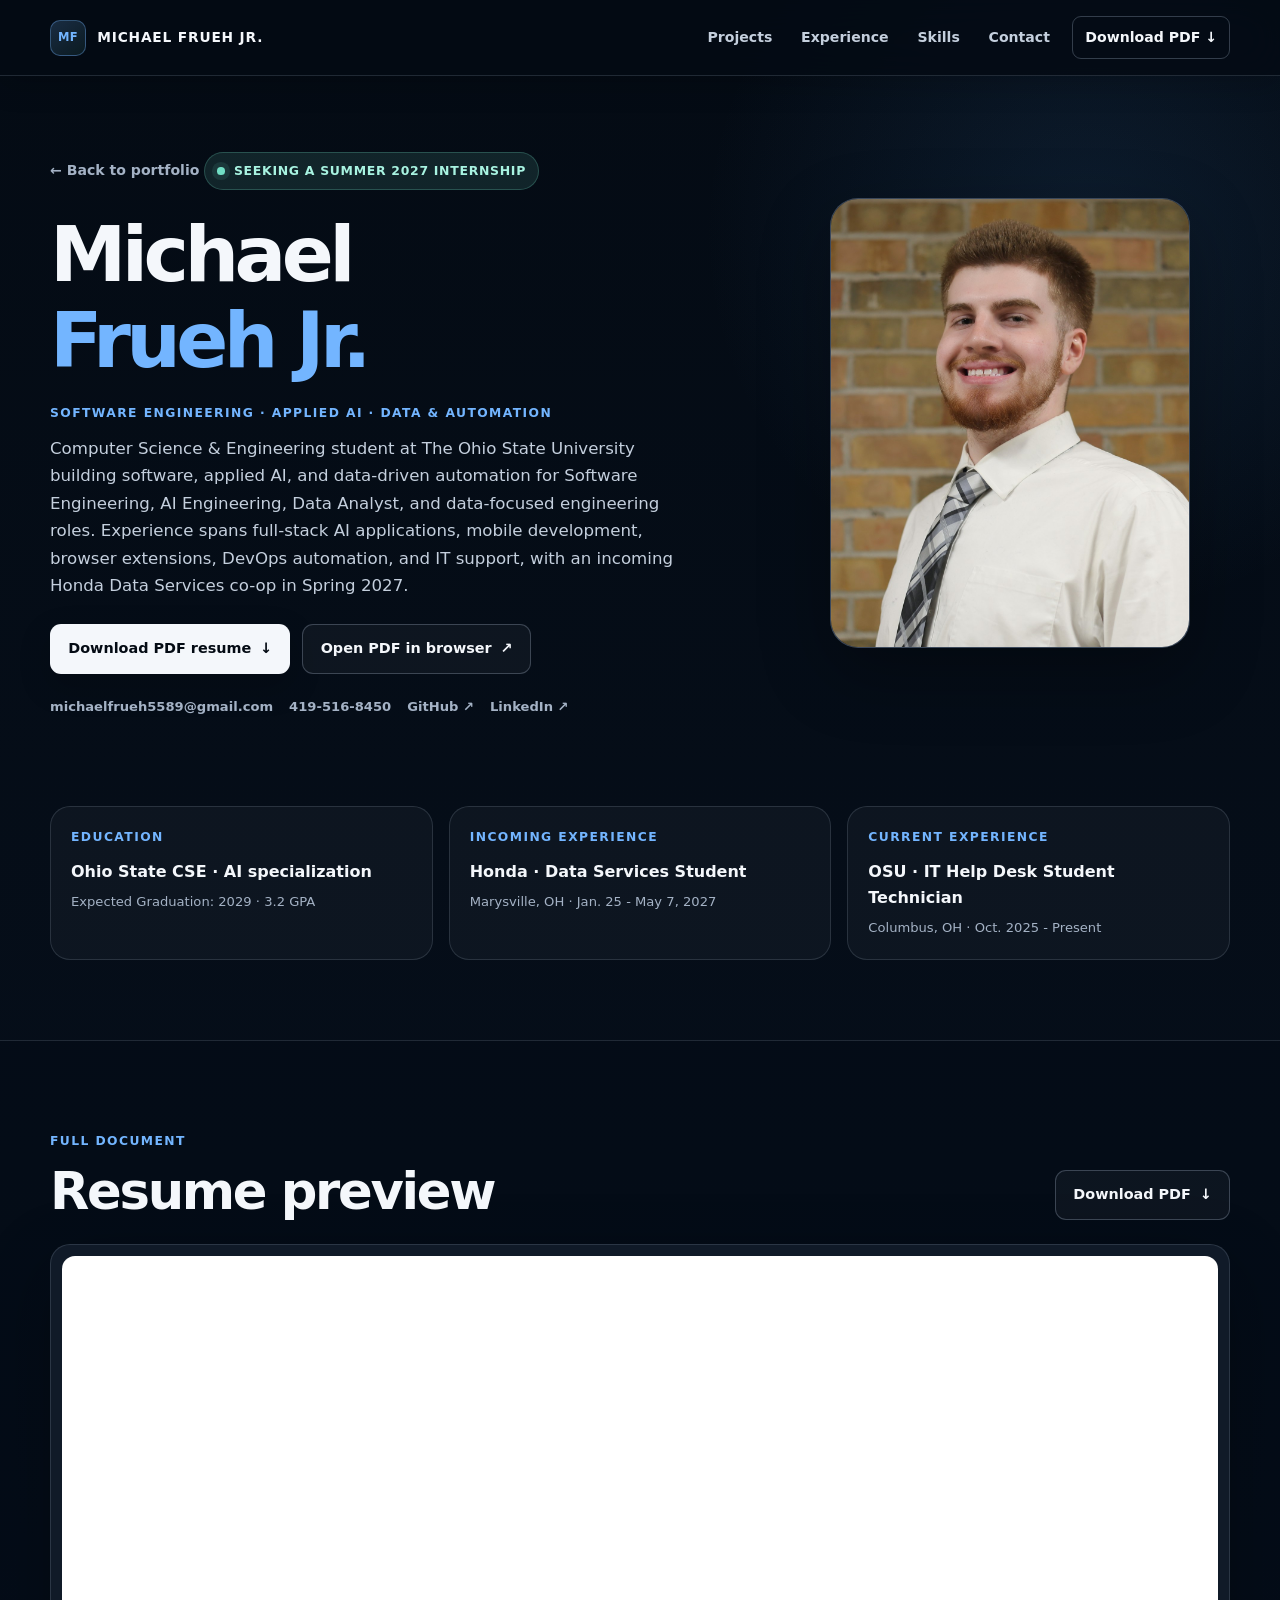
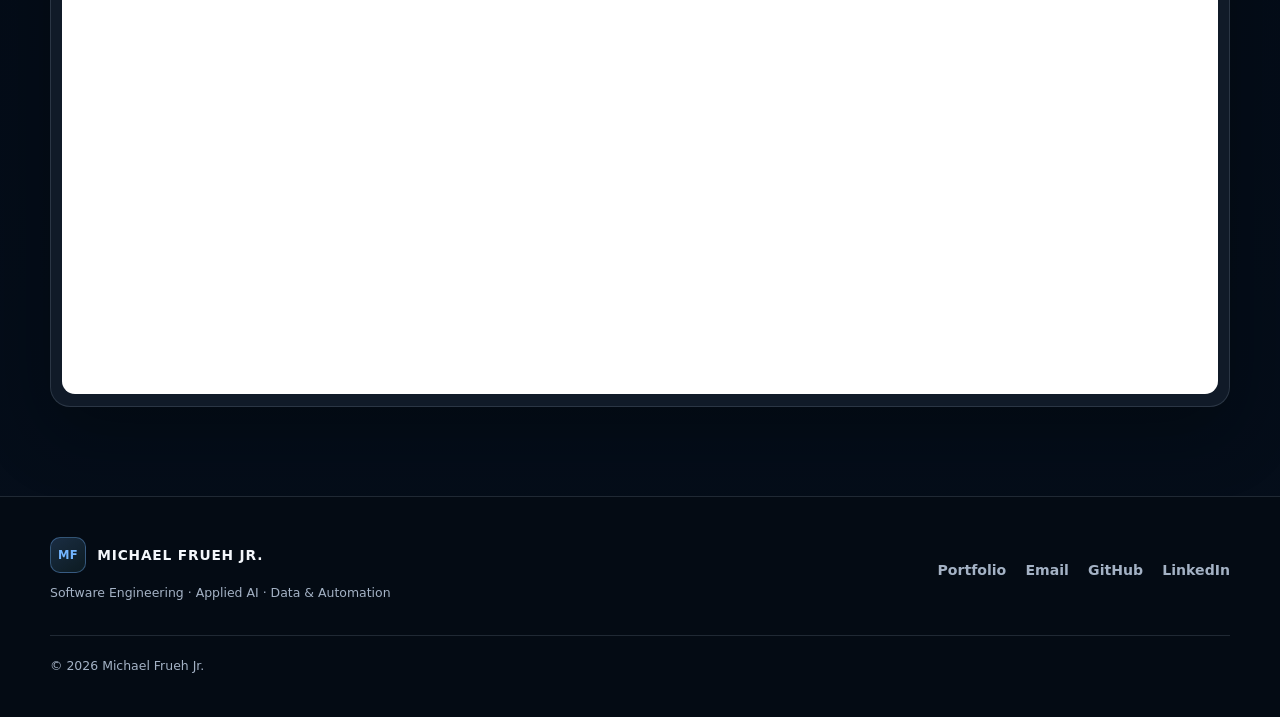
==== commit e1bda5a2: "Deploy final redesigned portfolio site" ====
--- a/resume.html
+++ b/resume.html
@@ -1,3 +1,109 @@
-<!DOCTYPE html>
-<html lang='en'>
-<head><meta charset='UTF-8' /><meta name='viewport' content='width=device-width, initial-scale=1.0' /><meta name='description' content='Michael Frueh Jr. — Resume for software, AI, and automation opportunities.' /><title>Michael Frueh Jr. — Resume</title><link rel='icon' type='image/png' href='websiteicon.png' /><link href='https://fonts.googleapis.com/css2?family=Inter:wght@400;500;600;700;800&family=IBM+Plex+Mono:wght@400;500&display=swap' rel='stylesheet' /><style>:root{--bg:#060816;--bg-soft:#0d1426;--surface:rgba(255,255,255,0.04);--surface-strong:rgba(255,255,255,0.08);--border:rgba(255,255,255,0.12);--text:#f5f7ff;--muted:#9aa6c7;--accent:#63f5c4;--accent-2:#77b7ff;--radius:20px;--radius-sm:14px;--transition:220ms ease}*{box-sizing:border-box;margin:0;padding:0}html{scroll-behavior:smooth}body{font-family:Inter,system-ui,-apple-system,BlinkMacSystemFont,'Segoe UI',sans-serif;background:radial-gradient(circle at top left, rgba(99,245,196,0.1), transparent 25%), linear-gradient(135deg, var(--bg) 0%, #081120 100%);color:var(--text);line-height:1.65}a{color:inherit}nav{position:sticky;top:0;z-index:20;display:flex;align-items:center;justify-content:space-between;padding:1rem 1.25rem;background:rgba(6,8,22,0.8);backdrop-filter:blur(16px);border-bottom:1px solid var(--border)}.brand{text-decoration:none;font-weight:800;letter-spacing:0.08em;text-transform:uppercase;font-size:0.95rem}.brand span{color:var(--accent)}.nav-links{display:flex;gap:0.45rem;flex-wrap:wrap}.nav-links a{color:var(--muted);text-decoration:none;padding:0.45rem 0.7rem;border-radius:999px;transition:var(--transition)}.nav-links a:hover{color:var(--text);background:var(--surface)}.page{width:min(1100px, calc(100% - 2rem));margin:0 auto;padding:2rem 0 3rem}.hero-card{display:grid;grid-template-columns:1fr 220px;gap:1.2rem;padding:1.4rem;border:1px solid var(--border);border-radius:var(--radius);background:linear-gradient(145deg, rgba(255,255,255,0.055), rgba(255,255,255,0.025));box-shadow:0 20px 60px rgba(0,0,0,0.22)}.hero-card img{width:100%;height:260px;object-fit:cover;object-position:center top;border-radius:1rem;border:1px solid var(--border)}.eyebrow{display:inline-flex;align-items:center;gap:0.55rem;padding:0.4rem 0.7rem;border-radius:999px;background:rgba(99,245,196,0.1);border:1px solid rgba(99,245,196,0.22);color:var(--accent);font-size:0.78rem;font-weight:600;letter-spacing:0.08em;text-transform:uppercase;margin-bottom:0.8rem}.h1{font-size:clamp(1.8rem,4vw,2.6rem);margin-bottom:0.4rem;letter-spacing:-0.02em}.h1 span{color:var(--accent)}.summary{color:var(--muted);max-width:700px;margin-bottom:1rem}.contact-list{display:flex;flex-wrap:wrap;gap:0.5rem;margin-bottom:0.9rem}.chip{display:inline-flex;align-items:center;gap:0.35rem;padding:0.4rem 0.7rem;border-radius:999px;background:rgba(255,255,255,0.04);border:1px solid var(--border);color:var(--muted);font-size:0.82rem;text-decoration:none}.chip:hover{color:var(--text);border-color:rgba(99,245,196,0.24)}.download{display:inline-flex;align-items:center;justify-content:center;width:fit-content;padding:0.7rem 1rem;border-radius:999px;background:linear-gradient(135deg, var(--accent), #8cf4d4);color:#04120d;text-decoration:none;font-weight:700}.layout{display:grid;grid-template-columns:1.7fr 0.9fr;gap:1.2rem;margin-top:1.2rem}.panel{border:1px solid var(--border);border-radius:var(--radius);background:rgba(255,255,255,0.03);padding:1.1rem}.panel h2{font-size:1rem;margin-bottom:0.8rem;letter-spacing:0.04em;text-transform:uppercase;color:var(--accent)}.entry{border-top:1px solid var(--border);padding-top:0.9rem;margin-top:0.9rem}.entry:first-of-type{border-top:0;padding-top:0;margin-top:0}.entry h3{font-size:1.02rem;margin-bottom:0.2rem}.entry .meta{color:var(--accent);font-size:0.82rem;margin-bottom:0.25rem}.entry .date{color:var(--muted);font-size:0.82rem;margin-bottom:0.45rem}.entry p,.entry li{color:var(--muted);font-size:0.94rem}.entry ul{padding-left:1rem;margin-top:0.35rem;display:grid;gap:0.3rem}.tag-row{display:flex;flex-wrap:wrap;gap:0.45rem;margin-top:0.7rem}.pill{display:inline-flex;padding:0.35rem 0.65rem;border-radius:999px;background:rgba(119,183,255,0.12);border:1px solid rgba(119,183,255,0.2);color:#cfe7ff;font-size:0.78rem}.skills-list{display:flex;flex-wrap:wrap;gap:0.45rem}.skills-list .pill{background:rgba(99,245,196,0.12);border-color:rgba(99,245,196,0.24);color:var(--accent)}footer{padding:1.3rem 0 2rem;color:var(--muted);font-size:0.88rem}@media (max-width:850px){.hero-card{grid-template-columns:1fr}.hero-card img{height:220px}.layout{grid-template-columns:1fr}}</style></head><body><nav><a href='index.html' class='brand'>Michael <span>Frueh Jr.</span></a><div class='nav-links'><a href='index.html'>Portfolio</a><a href='#experience'>Experience</a><a href='#skills'>Skills</a></div></nav><div class='page'><section class='hero-card'><div><div class='eyebrow'>Computer Science & Engineering Student</div><h1>Michael <span>Frueh Jr.</span></h1><p class='summary'>I’m a student engineer focused on AI products, software development, and practical automation. My work combines hands-on technical experience with a strong interest in building tools that help people work and learn more effectively.</p><div class='contact-list'><a class='chip' href='mailto:michaelfrueh5589@gmail.com'>✉ michaelfrueh5589@gmail.com</a><a class='chip' href='tel:4195168450'>📞 (419) 516-8450</a><a class='chip' href='https://www.linkedin.com/in/michael-frueh-jr-342995335' target='_blank' rel='noopener'>LinkedIn</a><a class='chip' href='https://github.com/michael0135' target='_blank' rel='noopener'>GitHub</a></div><a class='download' href='Michael_Frueh_Jr_RESUME03.pdf' download>Download PDF Resume</a></div><img src='IMG_7951.jpg' alt='Michael Frueh Jr.' /></section><div class='layout'><div><section class='panel' id='experience'><h2>Experience</h2><div class='entry'><h3>Support Engineer</h3><div class='meta'>Perry proTECH · Managed Service Provider</div><div class='date'>December 2025 – May 1, 2026</div><ul><li>Built workflow automations to reduce repetitive operational tasks.</li><li>Integrated tools like Rewst, Microsoft Graph, RMM, and PSA systems.</li><li>Improved operational consistency and response efficiency.</li></ul></div><div class='entry'><h3>Student IT Analyst</h3><div class='meta'>The Buckeye Bar · The Ohio State University</div><div class='date'>October 2024 – May 1, 2026</div><ul><li>Provided technical support to students and university staff.</li><li>Resolved software, account, and hardware issues with a service-first approach.</li><li>Worked in a collaborative campus technology environment.</li></ul></div><div class='entry'><h3>Brand Ambassador</h3><div class='meta'>American Eagle Outfitters</div><div class='date'>2023 – Present</div><ul><li>Maintains customer engagement and visual merchandising standards.</li><li>Brings a dependable, people-focused work ethic to retail operations.</li></ul></div></section><section class='panel' style='margin-top:1.2rem;'><h2>Selected Projects</h2><div class='entry'><h3>LectureNote App</h3><div class='meta'>In progress · AI product concept</div><p>An app that listens to lectures, summarizes key ideas, and creates quizzes for study review.</p></div><div class='entry'><h3>Smart Leg Brace</h3><div class='meta'>Completed · Embedded systems + app</div><p>Built with ESP32, motion sensing, and a Flutter companion experience for therapy support.</p></div><div class='entry'><h3>Workflow Automation</h3><div class='meta'>Deployed · IT operations</div><p>Used automation to improve process accuracy and reduce repetitive ticketing work.</p></div></section></div><div><section class='panel' id='skills'><h2>Skills</h2><div class='skills-list'><span class='pill'>Python</span><span class='pill'>Java</span><span class='pill'>C++</span><span class='pill'>HTML/CSS</span><span class='pill'>JavaScript</span><span class='pill'>MATLAB</span><span class='pill'>IBM Watsonx</span><span class='pill'>Rewst</span><span class='pill'>Microsoft Graph</span><span class='pill'>Flutter</span><span class='pill'>ESP32</span><span class='pill'>Git / GitHub</span></div></section><section class='panel' style='margin-top:1.2rem;'><h2>Highlights</h2><div class='entry'><h3>IBM AI Hackathon</h3><div class='meta'>Best Video Award</div><p>Won recognition for a team-built AI-driven solution with Watsonx.</p></div><div class='entry'><h3>Steven A. Davis Scholar</h3><div class='meta'>Awarded ,000</div><p>Recognized for academic achievement, leadership, and community impact.</p></div><div class='entry'><h3>Honda Beta Group Program</h3><div class='meta'>2025–2028</div><p>Selected for access to professional development and career opportunities.</p></div></section></div></div></div><footer><div style='width:min(1100px,calc(100% - 2rem));margin:0 auto;display:flex;justify-content:space-between;gap:0.7rem;flex-wrap:wrap;'><span>© 2026 Michael Frueh Jr.</span><span>Portfolio · GitHub · LinkedIn</span></div></footer></body></html>+<!doctype html>
+<html lang="en">
+  <head>
+    <meta charset="utf-8">
+    <meta name="viewport" content="width=device-width, initial-scale=1">
+    <meta name="description" content="Resume of Michael Frueh Jr., an Ohio State CSE student focused on software engineering, applied AI, and data automation opportunities.">
+    <meta name="theme-color" content="#07111f">
+    <meta property="og:title" content="Michael Frueh Jr. | Resume">
+    <meta property="og:description" content="Software engineering, applied AI, data automation, projects, and experience. Seeking a Summer 2027 internship.">
+    <meta property="og:type" content="profile">
+    <title>Michael Frueh Jr. | Resume</title>
+    <link rel="icon" type="image/png" href="websiteicon.png">
+    <link rel="stylesheet" href="styles.css">
+    <script src="script.js" defer></script>
+  </head>
+  <body class="resume-page">
+    <a class="skip-link" href="#main-content">Skip to content</a>
+    <div class="page-noise" aria-hidden="true"></div>
+
+    <header class="site-header is-scrolled" data-header>
+      <nav class="nav container" aria-label="Primary navigation">
+        <a class="brand" href="index.html" aria-label="Michael Frueh Jr. - portfolio home">
+          <span class="brand-mark" aria-hidden="true">MF</span>
+          <span class="brand-name">Michael Frueh Jr.</span>
+        </a>
+        <button class="nav-toggle" type="button" aria-expanded="false" aria-controls="nav-menu">
+          <span class="sr-only">Open navigation</span>
+          <span></span><span></span><span></span>
+        </button>
+        <div class="nav-menu" id="nav-menu">
+          <a href="index.html#projects">Projects</a>
+          <a href="index.html#experience">Experience</a>
+          <a href="index.html#skills">Skills</a>
+          <a href="index.html#contact">Contact</a>
+          <a class="nav-resume" href="Michael_Frueh_Jr_ResumeG.pdf" download>Download PDF <span aria-hidden="true">&darr;</span></a>
+        </div>
+      </nav>
+    </header>
+
+    <main class="resume-main" id="main-content">
+      <section class="container resume-intro" aria-labelledby="resume-title">
+        <div>
+          <a class="back-link" href="index.html"><span aria-hidden="true">&larr;</span> Back to portfolio</a>
+          <p class="availability" style="margin-top: 1.5rem;"><span aria-hidden="true"></span> Seeking a Summer 2027 internship</p>
+          <h1 id="resume-title">Michael <span>Frueh Jr.</span></h1>
+          <p class="hero-intro">Software Engineering &middot; Applied AI &middot; Data &amp; Automation</p>
+          <p class="resume-lead">Computer Science &amp; Engineering student at The Ohio State University building software, applied AI, and data-driven automation for Software Engineering, AI Engineering, Data Analyst, and data-focused engineering roles. Experience spans full-stack AI applications, mobile development, browser extensions, DevOps automation, and IT support, with an incoming Honda Data Services co-op in Spring 2027.</p>
+          <div class="hero-actions">
+            <a class="button button-primary" href="Michael_Frueh_Jr_ResumeG.pdf" download>Download PDF resume <span aria-hidden="true">&darr;</span></a>
+            <a class="button button-secondary" href="Michael_Frueh_Jr_ResumeG.pdf" target="_blank" rel="noopener noreferrer">Open PDF in browser <span aria-hidden="true">&nearr;</span></a>
+          </div>
+          <div class="resume-links" aria-label="Contact details">
+            <a href="mailto:michaelfrueh5589@gmail.com">michaelfrueh5589@gmail.com</a>
+            <a href="tel:+14195168450">419-516-8450</a>
+            <a href="https://github.com/michael0135" target="_blank" rel="noopener noreferrer">GitHub <span aria-hidden="true">&nearr;</span></a>
+            <a href="https://www.linkedin.com/in/michael-frueh-jr-342995335" target="_blank" rel="noopener noreferrer">LinkedIn <span aria-hidden="true">&nearr;</span></a>
+          </div>
+        </div>
+        <figure class="resume-photo">
+          <img src="michael-frueh-headshot.jpg" width="1200" height="1800" alt="Professional portrait of Michael Frueh Jr.">
+        </figure>
+      </section>
+
+      <section class="container resume-facts" aria-label="Resume highlights">
+        <article class="resume-fact-card">
+          <p class="section-kicker">Education</p>
+          <strong>Ohio State CSE &middot; AI specialization</strong>
+          <span>Expected Graduation: 2029 &middot; 3.2 GPA</span>
+        </article>
+        <article class="resume-fact-card">
+          <p class="section-kicker">Incoming experience</p>
+          <strong>Honda &middot; Data Services Student</strong>
+          <span>Marysville, OH &middot; Jan. 25 - May 7, 2027</span>
+        </article>
+        <article class="resume-fact-card">
+          <p class="section-kicker">Current experience</p>
+          <strong>OSU &middot; IT Help Desk Student Technician</strong>
+          <span>Columbus, OH &middot; Oct. 2025 - Present</span>
+        </article>
+      </section>
+
+      <section class="resume-viewer-section" aria-labelledby="pdf-title">
+        <div class="container">
+          <div class="resume-viewer-heading">
+            <div><p class="section-kicker">Full document</p><h2 id="pdf-title">Resume preview</h2></div>
+            <a class="button button-secondary" href="Michael_Frueh_Jr_ResumeG.pdf" download>Download PDF <span aria-hidden="true">&darr;</span></a>
+          </div>
+          <div class="resume-preview-card">
+            <iframe src="Michael_Frueh_Jr_ResumeG.pdf#view=FitH" title="PDF resume preview for Michael Frueh Jr.">
+              <p class="resume-preview-fallback">Your browser cannot display the PDF preview. <a href="Michael_Frueh_Jr_ResumeG.pdf">Open the resume PDF</a>.</p>
+            </iframe>
+          </div>
+          <div class="resume-mobile-note">
+            <p>For the clearest mobile view, open or download the one-page PDF resume.</p>
+            <a class="button button-primary" href="Michael_Frueh_Jr_ResumeG.pdf" target="_blank" rel="noopener noreferrer">Open resume PDF <span aria-hidden="true">&nearr;</span></a>
+          </div>
+        </div>
+      </section>
+    </main>
+
+    <footer class="site-footer">
+      <div class="container footer-layout">
+        <div><a class="brand footer-brand" href="index.html"><span class="brand-mark" aria-hidden="true">MF</span><span class="brand-name">Michael Frueh Jr.</span></a><p>Software Engineering &middot; Applied AI &middot; Data &amp; Automation</p></div>
+        <div class="footer-links"><a href="index.html">Portfolio</a><a href="mailto:michaelfrueh5589@gmail.com">Email</a><a href="https://github.com/michael0135" target="_blank" rel="noopener noreferrer">GitHub</a><a href="https://www.linkedin.com/in/michael-frueh-jr-342995335" target="_blank" rel="noopener noreferrer">LinkedIn</a></div>
+        <p class="copyright">&copy; <span data-year>2026</span> Michael Frueh Jr.</p>
+      </div>
+    </footer>
+  </body>
+</html>
--- a/styles.css
+++ b/styles.css
@@ -0,0 +1,1919 @@
+:root {
+  --bg: #07111f;
+  --bg-deep: #040b14;
+  --surface: #0d1929;
+  --surface-soft: rgba(255, 255, 255, 0.035);
+  --surface-strong: #122238;
+  --line: rgba(203, 222, 245, 0.14);
+  --line-strong: rgba(203, 222, 245, 0.24);
+  --text: #f4f7fb;
+  --muted: #a4b2c5;
+  --muted-strong: #c4cfdd;
+  --blue: #73b5ff;
+  --blue-soft: rgba(115, 181, 255, 0.13);
+  --mint: #71dec4;
+  --mint-soft: rgba(113, 222, 196, 0.12);
+  --gold: #f0c772;
+  --gold-soft: rgba(240, 199, 114, 0.13);
+  --danger: #ff8a9b;
+  --shadow: 0 24px 70px rgba(0, 0, 0, 0.3);
+  --radius-lg: 28px;
+  --radius-md: 20px;
+  --radius-sm: 12px;
+  --max-width: 1180px;
+  --transition: 180ms ease;
+}
+
+*,
+*::before,
+*::after {
+  box-sizing: border-box;
+}
+
+html {
+  scroll-behavior: smooth;
+  scrollbar-color: var(--line-strong) var(--bg-deep);
+}
+
+body {
+  margin: 0;
+  min-width: 320px;
+  overflow-x: hidden;
+  background:
+    radial-gradient(circle at 75% 4%, rgba(63, 126, 190, 0.16), transparent 26rem),
+    linear-gradient(180deg, var(--bg-deep) 0, var(--bg) 20rem, var(--bg) 100%);
+  color: var(--text);
+  font-family: Inter, ui-sans-serif, system-ui, -apple-system, BlinkMacSystemFont, "Segoe UI", sans-serif;
+  font-size: 16px;
+  line-height: 1.65;
+  text-rendering: optimizeLegibility;
+}
+
+body.nav-open {
+  overflow: hidden;
+}
+
+button,
+a {
+  -webkit-tap-highlight-color: transparent;
+}
+
+button {
+  font: inherit;
+}
+
+a {
+  color: inherit;
+  text-decoration: none;
+}
+
+img {
+  display: block;
+  max-width: 100%;
+}
+
+h1,
+h2,
+h3,
+p {
+  margin-top: 0;
+}
+
+h1,
+h2,
+h3 {
+  line-height: 1.12;
+  text-wrap: balance;
+}
+
+h2 {
+  margin-bottom: 0;
+  font-size: clamp(2rem, 4vw, 3.35rem);
+  letter-spacing: -0.045em;
+}
+
+h3 {
+  margin-bottom: 0;
+  letter-spacing: -0.02em;
+}
+
+section[id] {
+  scroll-margin-top: 5.25rem;
+}
+
+::selection {
+  background: rgba(115, 181, 255, 0.32);
+  color: var(--text);
+}
+
+:focus-visible {
+  outline: 3px solid var(--gold);
+  outline-offset: 4px;
+  border-radius: 6px;
+}
+
+[hidden] {
+  display: none !important;
+}
+
+.sr-only {
+  position: absolute;
+  width: 1px;
+  height: 1px;
+  padding: 0;
+  margin: -1px;
+  overflow: hidden;
+  clip: rect(0, 0, 0, 0);
+  white-space: nowrap;
+  border: 0;
+}
+
+.skip-link {
+  position: fixed;
+  top: 0.8rem;
+  left: 0.8rem;
+  z-index: 100;
+  transform: translateY(-150%);
+  padding: 0.7rem 1rem;
+  border-radius: 8px;
+  background: var(--text);
+  color: var(--bg-deep);
+  font-weight: 800;
+  transition: transform var(--transition);
+}
+
+.skip-link:focus {
+  transform: translateY(0);
+}
+
+.page-noise {
+  position: fixed;
+  inset: 0;
+  z-index: -1;
+  pointer-events: none;
+  opacity: 0.23;
+  background-image:
+    linear-gradient(rgba(255, 255, 255, 0.02) 1px, transparent 1px),
+    linear-gradient(90deg, rgba(255, 255, 255, 0.02) 1px, transparent 1px);
+  background-size: 46px 46px;
+  mask-image: linear-gradient(to bottom, black, transparent 58%);
+}
+
+.container {
+  width: min(calc(100% - 3rem), var(--max-width));
+  margin-inline: auto;
+}
+
+.section {
+  position: relative;
+  padding-block: clamp(5rem, 9vw, 8rem);
+}
+
+.section-compact {
+  padding-top: clamp(3.5rem, 7vw, 6rem);
+}
+
+.site-header {
+  position: fixed;
+  inset: 0 0 auto;
+  z-index: 50;
+  border-bottom: 1px solid transparent;
+  transition: background var(--transition), border-color var(--transition), box-shadow var(--transition);
+}
+
+.site-header.is-scrolled,
+.resume-page .site-header {
+  border-color: var(--line);
+  background: rgba(4, 11, 20, 0.86);
+  box-shadow: 0 8px 30px rgba(0, 0, 0, 0.18);
+  backdrop-filter: blur(18px);
+}
+
+.nav {
+  display: flex;
+  min-height: 4.7rem;
+  align-items: center;
+  justify-content: space-between;
+  gap: 2rem;
+}
+
+.brand {
+  display: inline-flex;
+  align-items: center;
+  gap: 0.7rem;
+  font-size: 0.86rem;
+  font-weight: 800;
+  letter-spacing: 0.06em;
+  text-transform: uppercase;
+}
+
+.brand-mark {
+  display: grid;
+  width: 2.25rem;
+  height: 2.25rem;
+  place-items: center;
+  border: 1px solid rgba(115, 181, 255, 0.36);
+  border-radius: 10px;
+  background: linear-gradient(145deg, rgba(115, 181, 255, 0.2), rgba(113, 222, 196, 0.08));
+  color: var(--blue);
+  font-size: 0.72rem;
+  letter-spacing: 0.04em;
+}
+
+.nav-menu {
+  display: flex;
+  align-items: center;
+  gap: 0.3rem;
+}
+
+.nav-menu a {
+  padding: 0.55rem 0.75rem;
+  border-radius: 9px;
+  color: var(--muted-strong);
+  font-size: 0.88rem;
+  font-weight: 650;
+  transition: color var(--transition), background var(--transition);
+}
+
+.nav-menu a:hover,
+.nav-menu a.is-active {
+  background: var(--surface-soft);
+  color: var(--text);
+}
+
+.nav-menu .nav-resume {
+  margin-left: 0.35rem;
+  border: 1px solid var(--line-strong);
+  color: var(--text);
+}
+
+.nav-toggle {
+  display: none;
+  width: 2.75rem;
+  height: 2.75rem;
+  padding: 0.7rem;
+  border: 1px solid var(--line);
+  border-radius: 10px;
+  background: var(--surface-soft);
+  color: var(--text);
+  cursor: pointer;
+}
+
+.nav-toggle > span:not(.sr-only) {
+  display: block;
+  width: 100%;
+  height: 2px;
+  margin-block: 4px;
+  border-radius: 2px;
+  background: currentColor;
+  transition: transform var(--transition), opacity var(--transition);
+}
+
+.nav-toggle[aria-expanded="true"] > span:nth-of-type(2) {
+  transform: translateY(6px) rotate(45deg);
+}
+
+.nav-toggle[aria-expanded="true"] > span:nth-of-type(3) {
+  opacity: 0;
+}
+
+.nav-toggle[aria-expanded="true"] > span:nth-of-type(4) {
+  transform: translateY(-6px) rotate(-45deg);
+}
+
+.hero {
+  min-height: 760px;
+  padding-top: clamp(8rem, 13vw, 10.5rem);
+  padding-bottom: 0;
+  overflow: clip;
+}
+
+.hero-glow {
+  position: absolute;
+  border-radius: 50%;
+  filter: blur(2px);
+  pointer-events: none;
+}
+
+.hero-glow-one {
+  top: 7rem;
+  right: 4%;
+  width: 24rem;
+  height: 24rem;
+  border: 1px solid rgba(115, 181, 255, 0.12);
+  box-shadow: 0 0 110px rgba(47, 116, 184, 0.15) inset;
+}
+
+.hero-glow-two {
+  top: 18rem;
+  right: 15%;
+  width: 14rem;
+  height: 14rem;
+  border: 1px solid rgba(113, 222, 196, 0.12);
+}
+
+.hero-layout {
+  display: grid;
+  grid-template-columns: minmax(0, 1.2fr) minmax(320px, 0.8fr);
+  gap: clamp(3rem, 7vw, 6.5rem);
+  align-items: center;
+}
+
+.availability {
+  display: inline-flex;
+  align-items: center;
+  gap: 0.55rem;
+  margin-bottom: 1.35rem;
+  padding: 0.48rem 0.75rem;
+  border: 1px solid rgba(113, 222, 196, 0.24);
+  border-radius: 999px;
+  background: var(--mint-soft);
+  color: #a8f3e1;
+  font-size: 0.78rem;
+  font-weight: 800;
+  letter-spacing: 0.055em;
+  text-transform: uppercase;
+}
+
+.availability > span {
+  width: 0.48rem;
+  height: 0.48rem;
+  border-radius: 50%;
+  background: var(--mint);
+  box-shadow: 0 0 0 5px rgba(113, 222, 196, 0.1);
+}
+
+.hero-intro,
+.section-kicker,
+.skill-label,
+.company {
+  margin-bottom: 0.75rem;
+  color: var(--blue);
+  font-size: 0.77rem;
+  font-weight: 800;
+  letter-spacing: 0.115em;
+  text-transform: uppercase;
+}
+
+.hero h1 {
+  max-width: 820px;
+  margin-bottom: 1.4rem;
+  font-size: clamp(3rem, 6vw, 5.65rem);
+  letter-spacing: -0.065em;
+}
+
+.hero h1 em {
+  color: var(--blue);
+  font-style: normal;
+}
+
+.hero-summary {
+  max-width: 710px;
+  margin-bottom: 1.8rem;
+  color: var(--muted-strong);
+  font-size: clamp(1.02rem, 1.4vw, 1.16rem);
+}
+
+.hero-actions,
+.contact-actions {
+  display: flex;
+  flex-wrap: wrap;
+  gap: 0.75rem;
+}
+
+.button {
+  display: inline-flex;
+  min-height: 3rem;
+  align-items: center;
+  justify-content: center;
+  gap: 0.55rem;
+  padding: 0.78rem 1.08rem;
+  border: 1px solid transparent;
+  border-radius: 11px;
+  font-size: 0.9rem;
+  font-weight: 800;
+  transition: transform var(--transition), background var(--transition), border-color var(--transition), box-shadow var(--transition);
+}
+
+.button:hover {
+  transform: translateY(-2px);
+}
+
+.button-primary {
+  background: var(--text);
+  color: var(--bg-deep);
+  box-shadow: 0 12px 32px rgba(0, 0, 0, 0.2);
+}
+
+.button-primary:hover {
+  background: #dcecff;
+  box-shadow: 0 14px 36px rgba(91, 161, 239, 0.16);
+}
+
+.button-secondary {
+  border-color: var(--line-strong);
+  background: rgba(255, 255, 255, 0.04);
+  color: var(--text);
+}
+
+.button-secondary:hover {
+  border-color: rgba(115, 181, 255, 0.46);
+  background: var(--blue-soft);
+}
+
+.hero-links {
+  display: flex;
+  flex-wrap: wrap;
+  gap: 1.2rem;
+  margin-top: 1.35rem;
+}
+
+.hero-links a,
+.footer-links a,
+.back-link {
+  color: var(--muted);
+  font-size: 0.88rem;
+  font-weight: 700;
+  text-decoration-color: transparent;
+  text-underline-offset: 0.3em;
+  transition: color var(--transition), text-decoration-color var(--transition);
+}
+
+.hero-links a:hover,
+.footer-links a:hover,
+.back-link:hover {
+  color: var(--text);
+  text-decoration: underline;
+  text-decoration-color: var(--blue);
+}
+
+.hero-portrait {
+  position: relative;
+  width: min(100%, 430px);
+  justify-self: end;
+}
+
+.portrait-frame {
+  position: relative;
+  overflow: hidden;
+  aspect-ratio: 4 / 5;
+  border: 1px solid var(--line-strong);
+  border-radius: 38% 38% var(--radius-lg) var(--radius-lg);
+  background: var(--surface);
+  box-shadow: var(--shadow);
+}
+
+.portrait-frame::after {
+  position: absolute;
+  inset: 0;
+  border-radius: inherit;
+  background: linear-gradient(to top, rgba(4, 11, 20, 0.36), transparent 35%);
+  content: "";
+}
+
+.portrait-frame img {
+  width: 100%;
+  height: 100%;
+  object-fit: cover;
+  object-position: center 27%;
+}
+
+.portrait-card {
+  position: absolute;
+  z-index: 2;
+  display: flex;
+  padding: 0.85rem 1rem;
+  border: 1px solid var(--line-strong);
+  border-radius: 14px;
+  background: rgba(8, 20, 34, 0.91);
+  box-shadow: 0 16px 35px rgba(0, 0, 0, 0.3);
+  backdrop-filter: blur(16px);
+}
+
+.portrait-card strong,
+.portrait-card small {
+  display: block;
+}
+
+.portrait-card strong {
+  font-size: 0.86rem;
+}
+
+.portrait-card small {
+  margin-top: 0.1rem;
+  color: var(--muted);
+  font-size: 0.72rem;
+}
+
+.portrait-card-top {
+  top: 11%;
+  left: -12%;
+  flex-direction: column;
+}
+
+.portrait-card-bottom {
+  right: -10%;
+  bottom: 8%;
+  align-items: center;
+  gap: 0.7rem;
+}
+
+.portrait-label {
+  margin-bottom: 0.25rem;
+  color: var(--gold);
+  font-size: 0.65rem;
+  font-weight: 850;
+  letter-spacing: 0.12em;
+  text-transform: uppercase;
+}
+
+.portrait-code {
+  color: var(--mint);
+  font-family: "SFMono-Regular", Consolas, monospace;
+  font-size: 1.15rem;
+  font-weight: 800;
+}
+
+.proof-strip {
+  position: relative;
+  z-index: 3;
+  display: grid;
+  grid-template-columns: repeat(4, minmax(0, 1fr));
+  margin-top: clamp(4rem, 8vw, 6.5rem);
+  border-block: 1px solid var(--line);
+}
+
+.proof-strip > div {
+  min-width: 0;
+  padding: 1.35rem 1.25rem;
+  border-right: 1px solid var(--line);
+}
+
+.proof-strip > div:first-child {
+  padding-left: 0;
+}
+
+.proof-strip > div:last-child {
+  border-right: 0;
+}
+
+.proof-strip strong,
+.proof-strip span {
+  display: block;
+}
+
+.proof-strip strong {
+  margin-bottom: 0.15rem;
+  color: var(--text);
+  font-size: 1.4rem;
+  letter-spacing: -0.03em;
+}
+
+.proof-strip span {
+  overflow-wrap: anywhere;
+  color: var(--muted);
+  font-size: 0.78rem;
+}
+
+.section-heading {
+  display: grid;
+  grid-template-columns: minmax(0, 1.25fr) minmax(280px, 0.75fr);
+  gap: 3rem;
+  align-items: end;
+  margin-bottom: 2.3rem;
+}
+
+.section-heading > p {
+  margin-bottom: 0.2rem;
+  color: var(--muted);
+}
+
+.focus-grid {
+  display: grid;
+  grid-template-columns: repeat(3, minmax(0, 1fr));
+  border-block: 1px solid var(--line);
+}
+
+.focus-card {
+  display: flex;
+  min-height: 290px;
+  flex-direction: column;
+  padding: 2rem;
+  border-right: 1px solid var(--line);
+  transition: background var(--transition);
+}
+
+.focus-card:first-child {
+  padding-left: 0;
+}
+
+.focus-card:last-child {
+  border-right: 0;
+}
+
+.focus-card:hover {
+  background: linear-gradient(180deg, rgba(115, 181, 255, 0.055), transparent);
+}
+
+.focus-number,
+.project-index {
+  color: var(--blue);
+  font-family: "SFMono-Regular", Consolas, monospace;
+  font-size: 0.74rem;
+  font-weight: 800;
+  letter-spacing: 0.08em;
+}
+
+.focus-card h3 {
+  margin: auto 0 0.75rem;
+  font-size: 1.3rem;
+}
+
+.focus-card p {
+  margin-bottom: 1.15rem;
+  color: var(--muted);
+}
+
+.focus-tech {
+  color: var(--muted-strong);
+  font-size: 0.73rem;
+  font-weight: 750;
+  letter-spacing: 0.025em;
+}
+
+.projects-section,
+.skills-section {
+  border-block: 1px solid var(--line);
+  background: rgba(4, 11, 20, 0.38);
+}
+
+.project-filters {
+  display: flex;
+  flex-wrap: wrap;
+  gap: 0.55rem;
+  margin-bottom: 1.2rem;
+}
+
+.filter-button {
+  padding: 0.52rem 0.8rem;
+  border: 1px solid var(--line);
+  border-radius: 999px;
+  background: transparent;
+  color: var(--muted);
+  cursor: pointer;
+  font-size: 0.78rem;
+  font-weight: 800;
+  transition: background var(--transition), border-color var(--transition), color var(--transition);
+}
+
+.filter-button:hover,
+.filter-button.is-active {
+  border-color: rgba(115, 181, 255, 0.34);
+  background: var(--blue-soft);
+  color: var(--text);
+}
+
+.featured-projects {
+  display: grid;
+  grid-template-columns: repeat(2, minmax(0, 1fr));
+  gap: 1rem;
+}
+
+.project-card {
+  min-width: 0;
+  overflow: hidden;
+  border: 1px solid var(--line);
+  border-radius: var(--radius-md);
+  background: rgba(13, 25, 41, 0.74);
+  box-shadow: 0 18px 48px rgba(0, 0, 0, 0.12);
+  transition: transform var(--transition), border-color var(--transition), box-shadow var(--transition);
+}
+
+.project-card:hover {
+  transform: translateY(-3px);
+  border-color: rgba(115, 181, 255, 0.34);
+  box-shadow: 0 22px 55px rgba(0, 0, 0, 0.22);
+}
+
+.project-card-large:nth-child(3) {
+  display: grid;
+  grid-column: 1 / -1;
+  grid-template-columns: minmax(300px, 0.85fr) minmax(0, 1.15fr);
+}
+
+.project-body {
+  padding: clamp(1.2rem, 2.5vw, 1.75rem);
+}
+
+.project-body h3 {
+  margin-block: 0.8rem 0.75rem;
+  font-size: clamp(1.45rem, 2.5vw, 2rem);
+}
+
+.project-body > p,
+.project-points,
+.experience-card > p,
+.experience-card li,
+.education-card > p,
+.achievement-card > p {
+  color: var(--muted);
+}
+
+.project-meta,
+.experience-topline {
+  display: flex;
+  align-items: center;
+  justify-content: space-between;
+  gap: 0.75rem;
+}
+
+.project-meta > span:last-child {
+  color: var(--muted);
+  font-size: 0.72rem;
+  font-weight: 750;
+  text-align: right;
+  text-transform: uppercase;
+}
+
+.status {
+  display: inline-flex;
+  align-items: center;
+  width: fit-content;
+  padding: 0.3rem 0.55rem;
+  border-radius: 999px;
+  font-size: 0.64rem;
+  font-weight: 850;
+  letter-spacing: 0.075em;
+  text-transform: uppercase;
+  white-space: nowrap;
+}
+
+.status-building {
+  background: var(--gold-soft);
+  color: var(--gold);
+}
+
+.status-verified,
+.status-current {
+  background: var(--mint-soft);
+  color: var(--mint);
+}
+
+.status-complete {
+  background: var(--blue-soft);
+  color: var(--blue);
+}
+
+.status-incoming {
+  border: 1px solid rgba(240, 199, 114, 0.25);
+  background: var(--gold-soft);
+  color: var(--gold);
+}
+
+.project-points {
+  display: grid;
+  gap: 0.35rem;
+  margin: 0;
+  padding-left: 1.15rem;
+  font-size: 0.9rem;
+}
+
+.project-points li::marker,
+.experience-card li::marker {
+  color: var(--blue);
+}
+
+.tag-list {
+  display: flex;
+  flex-wrap: wrap;
+  gap: 0.4rem;
+  margin-top: 1.25rem;
+}
+
+.tag-list > span {
+  padding: 0.32rem 0.52rem;
+  border: 1px solid var(--line);
+  border-radius: 7px;
+  background: rgba(255, 255, 255, 0.026);
+  color: var(--muted-strong);
+  font-family: "SFMono-Regular", Consolas, monospace;
+  font-size: 0.68rem;
+}
+
+.project-visual {
+  position: relative;
+  display: grid;
+  min-height: 255px;
+  place-items: center;
+  overflow: hidden;
+  border-bottom: 1px solid var(--line);
+}
+
+.visual-micdrop {
+  background:
+    radial-gradient(circle at 65% 15%, rgba(115, 181, 255, 0.22), transparent 40%),
+    linear-gradient(140deg, #0a2137, #10162a);
+}
+
+.mock-window-bar {
+  position: absolute;
+  top: 1.15rem;
+  right: 1.15rem;
+  left: 1.15rem;
+  display: flex;
+  align-items: center;
+  gap: 0.32rem;
+  padding-bottom: 0.65rem;
+  border-bottom: 1px solid rgba(255, 255, 255, 0.11);
+}
+
+.mock-window-bar span,
+.browser-top > span {
+  width: 0.46rem;
+  height: 0.46rem;
+  border-radius: 50%;
+  background: rgba(255, 255, 255, 0.22);
+}
+
+.mock-window-bar b,
+.browser-top b {
+  margin-left: 0.4rem;
+  color: rgba(255, 255, 255, 0.54);
+  font-family: "SFMono-Regular", Consolas, monospace;
+  font-size: 0.56rem;
+  letter-spacing: 0.08em;
+}
+
+.waveform {
+  display: flex;
+  height: 80px;
+  align-items: center;
+  justify-content: center;
+  gap: 0.34rem;
+}
+
+.waveform i {
+  display: block;
+  width: 0.35rem;
+  height: 40%;
+  border-radius: 999px;
+  background: linear-gradient(to top, var(--mint), var(--blue));
+  box-shadow: 0 0 18px rgba(115, 181, 255, 0.2);
+}
+
+.waveform i:nth-child(2n) { height: 76%; }
+.waveform i:nth-child(3n) { height: 100%; }
+.waveform i:nth-child(5n) { height: 58%; }
+
+.study-output {
+  position: absolute;
+  right: 1rem;
+  bottom: 1rem;
+  left: 1rem;
+  display: grid;
+  grid-template-columns: repeat(3, 1fr);
+  gap: 0.45rem;
+}
+
+.study-output span {
+  padding: 0.55rem;
+  border: 1px solid rgba(255, 255, 255, 0.1);
+  border-radius: 8px;
+  background: rgba(4, 11, 20, 0.36);
+  color: rgba(255, 255, 255, 0.7);
+  font-size: 0.61rem;
+  text-align: center;
+}
+
+.visual-michatone {
+  background:
+    radial-gradient(circle at 25% 28%, rgba(240, 199, 114, 0.2), transparent 32%),
+    linear-gradient(135deg, #221c2f, #101c2e 65%);
+}
+
+.phone-shell {
+  position: absolute;
+  top: 1.4rem;
+  bottom: -3.2rem;
+  left: 50%;
+  width: 152px;
+  padding: 0.8rem;
+  transform: translateX(-50%) rotate(3deg);
+  border: 1px solid rgba(255, 255, 255, 0.2);
+  border-radius: 24px;
+  background: #0b111d;
+  box-shadow: 0 24px 44px rgba(0, 0, 0, 0.38);
+}
+
+.album-art {
+  display: grid;
+  aspect-ratio: 1;
+  place-items: center;
+  border-radius: 14px;
+  background: linear-gradient(145deg, #f0c772, #aa6173 52%, #3f6ea6);
+  color: rgba(7, 17, 31, 0.72);
+  font-size: 1.6rem;
+  font-weight: 900;
+  letter-spacing: -0.1em;
+}
+
+.track-lines {
+  display: grid;
+  gap: 0.4rem;
+  margin-block: 0.8rem;
+}
+
+.track-lines b,
+.track-lines i {
+  display: block;
+  height: 0.35rem;
+  border-radius: 999px;
+  background: rgba(255, 255, 255, 0.54);
+}
+
+.track-lines i {
+  width: 65%;
+  background: rgba(255, 255, 255, 0.2);
+}
+
+.player-controls {
+  display: flex;
+  align-items: center;
+  justify-content: space-around;
+  color: rgba(255, 255, 255, 0.7);
+  font-size: 0.65rem;
+}
+
+.player-controls strong {
+  display: grid;
+  width: 2rem;
+  height: 2rem;
+  place-items: center;
+  border-radius: 50%;
+  background: var(--text);
+  color: var(--bg-deep);
+  font-size: 0.65rem;
+}
+
+.local-badge {
+  position: absolute;
+  right: 1.2rem;
+  bottom: 1.2rem;
+  padding: 0.6rem 0.7rem;
+  border: 1px solid rgba(240, 199, 114, 0.22);
+  border-radius: 9px;
+  background: rgba(7, 17, 31, 0.78);
+  color: var(--muted);
+  font-family: "SFMono-Regular", Consolas, monospace;
+  font-size: 0.52rem;
+  letter-spacing: 0.08em;
+}
+
+.local-badge strong {
+  color: var(--gold);
+  font-size: 0.62rem;
+}
+
+.visual-shield {
+  min-height: 100%;
+  border-right: 1px solid var(--line);
+  border-bottom: 0;
+  background:
+    radial-gradient(circle at 75% 25%, rgba(113, 222, 196, 0.18), transparent 36%),
+    linear-gradient(140deg, #0b2530, #0b1626);
+}
+
+.browser-shell {
+  width: min(calc(100% - 2rem), 390px);
+  overflow: hidden;
+  border: 1px solid rgba(255, 255, 255, 0.15);
+  border-radius: 13px;
+  background: rgba(4, 11, 20, 0.68);
+  box-shadow: 0 24px 45px rgba(0, 0, 0, 0.28);
+}
+
+.browser-top {
+  display: flex;
+  align-items: center;
+  gap: 0.3rem;
+  padding: 0.65rem;
+  border-bottom: 1px solid rgba(255, 255, 255, 0.1);
+}
+
+.shield-mark {
+  display: grid;
+  width: 4.1rem;
+  height: 4.4rem;
+  margin: 1.1rem auto 0.85rem;
+  place-items: center;
+  clip-path: polygon(50% 0, 93% 14%, 86% 74%, 50% 100%, 14% 74%, 7% 14%);
+  background: linear-gradient(155deg, var(--mint), #4f91d9);
+  color: #072027;
+  font-size: 1.5rem;
+  font-weight: 950;
+}
+
+.shield-lines {
+  display: grid;
+  width: 65%;
+  gap: 0.35rem;
+  margin-inline: auto;
+}
+
+.shield-lines i {
+  display: block;
+  height: 0.28rem;
+  border-radius: 99px;
+  background: rgba(255, 255, 255, 0.15);
+}
+
+.shield-lines i:nth-child(2) { width: 78%; }
+.shield-lines i:nth-child(3) { width: 55%; }
+
+.shield-toggle {
+  display: flex;
+  align-items: center;
+  justify-content: space-between;
+  margin: 1rem;
+  padding-top: 0.7rem;
+  border-top: 1px solid rgba(255, 255, 255, 0.1);
+  color: rgba(255, 255, 255, 0.55);
+  font-size: 0.62rem;
+}
+
+.shield-toggle b {
+  position: relative;
+  width: 1.7rem;
+  height: 0.9rem;
+  border-radius: 99px;
+  background: var(--mint);
+}
+
+.shield-toggle b::after {
+  position: absolute;
+  top: 0.13rem;
+  right: 0.13rem;
+  width: 0.64rem;
+  height: 0.64rem;
+  border-radius: 50%;
+  background: #06201b;
+  content: "";
+}
+
+.additional-projects {
+  display: grid;
+  grid-template-columns: repeat(2, minmax(0, 1fr));
+  gap: 1rem;
+  margin-top: 1rem;
+}
+
+.project-card-small {
+  display: grid;
+  min-height: 280px;
+  grid-template-columns: 70px minmax(0, 1fr);
+}
+
+.project-card-small .project-index {
+  padding: 1.55rem 0 0 1.55rem;
+}
+
+.project-with-image {
+  grid-template-columns: 36% minmax(0, 1fr);
+}
+
+.project-with-image > img {
+  width: 100%;
+  height: 100%;
+  object-fit: cover;
+}
+
+.experience-layout {
+  display: grid;
+  grid-template-columns: minmax(280px, 0.72fr) minmax(0, 1.28fr);
+  gap: clamp(3rem, 7vw, 6.5rem);
+  align-items: start;
+}
+
+.experience-heading {
+  position: sticky;
+  top: 7rem;
+  display: block;
+  margin-bottom: 0;
+}
+
+.experience-heading > p {
+  margin-top: 1.25rem;
+}
+
+.timeline {
+  position: relative;
+  display: grid;
+  gap: 0.9rem;
+  padding-left: 1.55rem;
+}
+
+.timeline::before {
+  position: absolute;
+  top: 1.5rem;
+  bottom: 1.5rem;
+  left: 0.25rem;
+  width: 1px;
+  background: var(--line-strong);
+  content: "";
+}
+
+.experience-card {
+  position: relative;
+  padding: clamp(1.25rem, 3vw, 1.8rem);
+  border: 1px solid var(--line);
+  border-radius: var(--radius-md);
+  background: var(--surface-soft);
+}
+
+.experience-featured {
+  border-color: rgba(240, 199, 114, 0.25);
+  background: linear-gradient(145deg, rgba(240, 199, 114, 0.075), rgba(255, 255, 255, 0.025));
+}
+
+.timeline-marker {
+  position: absolute;
+  top: 1.65rem;
+  left: -1.65rem;
+  width: 0.72rem;
+  height: 0.72rem;
+  border: 2px solid var(--bg);
+  border-radius: 50%;
+  background: var(--blue);
+  box-shadow: 0 0 0 1px var(--line-strong);
+}
+
+.experience-featured .timeline-marker {
+  background: var(--gold);
+}
+
+.experience-card h3 {
+  font-size: 1.28rem;
+}
+
+.experience-meta {
+  margin: 0.6rem 0 0.8rem;
+  color: var(--muted-strong) !important;
+  font-family: "SFMono-Regular", Consolas, monospace;
+  font-size: 0.75rem;
+}
+
+.experience-meta span {
+  margin-inline: 0.3rem;
+  color: var(--blue);
+}
+
+.experience-card ul {
+  display: grid;
+  gap: 0.45rem;
+  margin: 0.7rem 0 0;
+  padding-left: 1.15rem;
+  font-size: 0.92rem;
+}
+
+.skills-grid {
+  display: grid;
+  grid-template-columns: repeat(2, minmax(0, 1fr));
+  gap: 1px;
+  overflow: hidden;
+  border: 1px solid var(--line);
+  border-radius: var(--radius-md);
+  background: var(--line);
+}
+
+.skill-group {
+  min-height: 260px;
+  padding: clamp(1.35rem, 3vw, 2rem);
+  background: var(--surface);
+}
+
+.skill-group h3 {
+  margin-bottom: 1.2rem;
+  font-size: 1.32rem;
+}
+
+.skill-items {
+  display: flex;
+  flex-wrap: wrap;
+  gap: 0.5rem;
+}
+
+.skill-items span {
+  padding: 0.42rem 0.62rem;
+  border: 1px solid var(--line);
+  border-radius: 8px;
+  background: rgba(255, 255, 255, 0.025);
+  color: var(--muted-strong);
+  font-size: 0.79rem;
+  font-weight: 650;
+}
+
+.education-grid {
+  display: grid;
+  grid-template-columns: minmax(0, 1.2fr) minmax(300px, 0.8fr);
+  gap: 1rem;
+}
+
+.education-card,
+.achievement-card,
+.involvement-card,
+.contact-panel,
+.resume-summary-card,
+.resume-preview-card,
+.resume-fact-card {
+  border: 1px solid var(--line);
+  border-radius: var(--radius-md);
+  background: var(--surface-soft);
+}
+
+.education-card {
+  min-height: 515px;
+  padding: clamp(1.5rem, 4vw, 2.5rem);
+}
+
+.education-card h2 {
+  margin-bottom: 0.3rem;
+}
+
+.education-location {
+  margin-bottom: 3.5rem;
+  font-family: "SFMono-Regular", Consolas, monospace;
+  font-size: 0.75rem;
+}
+
+.education-card h3 {
+  max-width: 650px;
+  margin-bottom: 0.45rem;
+  font-size: 1.28rem;
+}
+
+.education-facts {
+  display: flex;
+  flex-wrap: wrap;
+  gap: 0.75rem;
+  margin-top: 2rem;
+}
+
+.education-facts span {
+  display: flex;
+  align-items: baseline;
+  gap: 0.5rem;
+  padding: 0.7rem 0.85rem;
+  border: 1px solid var(--line);
+  border-radius: 10px;
+  color: var(--muted);
+  font-size: 0.75rem;
+}
+
+.education-facts strong {
+  color: var(--text);
+  font-size: 1.12rem;
+}
+
+.coursework {
+  display: flex;
+  flex-wrap: wrap;
+  gap: 0.55rem;
+  margin-top: 2.2rem;
+  padding-top: 1.2rem;
+  border-top: 1px solid var(--line);
+}
+
+.coursework strong {
+  width: 100%;
+  margin-bottom: 0.25rem;
+  color: var(--blue);
+  font-size: 0.72rem;
+  letter-spacing: 0.08em;
+  text-transform: uppercase;
+}
+
+.coursework span,
+.involvement-list span {
+  padding: 0.32rem 0.52rem;
+  border: 1px solid var(--line);
+  border-radius: 7px;
+  color: var(--muted-strong);
+  font-size: 0.72rem;
+}
+
+.achievement-column {
+  display: grid;
+  gap: 1rem;
+}
+
+.achievement-card,
+.involvement-card {
+  padding: clamp(1.35rem, 3vw, 2rem);
+}
+
+.achievement-card {
+  background: linear-gradient(145deg, rgba(115, 181, 255, 0.08), rgba(255, 255, 255, 0.02));
+}
+
+.achievement-stat {
+  display: flex;
+  align-items: center;
+  gap: 0.75rem;
+  margin: 1.5rem 0 1rem;
+}
+
+.achievement-stat strong {
+  color: var(--blue);
+  font-size: 4rem;
+  line-height: 0.9;
+  letter-spacing: -0.08em;
+}
+
+.achievement-stat span {
+  color: var(--muted-strong);
+  font-size: 0.75rem;
+  font-weight: 750;
+  line-height: 1.35;
+  text-transform: uppercase;
+}
+
+.achievement-card h3 {
+  margin-bottom: 0.55rem;
+  font-size: 1.3rem;
+}
+
+.involvement-list {
+  display: flex;
+  flex-wrap: wrap;
+  gap: 0.45rem;
+  margin-top: 1.2rem;
+}
+
+.contact-section {
+  padding-top: 2rem;
+}
+
+.contact-panel {
+  position: relative;
+  display: flex;
+  overflow: hidden;
+  align-items: center;
+  justify-content: space-between;
+  gap: 2rem;
+  padding: clamp(1.6rem, 5vw, 3rem);
+  background:
+    radial-gradient(circle at 88% 25%, rgba(115, 181, 255, 0.2), transparent 16rem),
+    linear-gradient(135deg, rgba(113, 222, 196, 0.065), rgba(255, 255, 255, 0.025));
+}
+
+.contact-panel::after {
+  position: absolute;
+  top: -6rem;
+  right: -5rem;
+  width: 15rem;
+  height: 15rem;
+  border: 1px solid rgba(115, 181, 255, 0.12);
+  border-radius: 50%;
+  content: "";
+}
+
+.contact-panel > div {
+  position: relative;
+  z-index: 1;
+}
+
+.contact-panel h2 {
+  margin-bottom: 0.75rem;
+}
+
+.contact-panel p:not(.section-kicker) {
+  max-width: 700px;
+  margin-bottom: 0;
+  color: var(--muted);
+}
+
+.contact-actions {
+  flex: 0 0 auto;
+}
+
+.site-footer {
+  padding-block: 2.5rem;
+  border-top: 1px solid var(--line);
+  background: var(--bg-deep);
+}
+
+.footer-layout {
+  display: grid;
+  grid-template-columns: 1fr auto;
+  gap: 2rem;
+  align-items: center;
+}
+
+.footer-brand {
+  margin-bottom: 0.6rem;
+}
+
+.footer-layout p {
+  margin-bottom: 0;
+  color: var(--muted);
+  font-size: 0.78rem;
+}
+
+.footer-links {
+  display: flex;
+  flex-wrap: wrap;
+  justify-content: flex-end;
+  gap: 1.2rem;
+}
+
+.footer-layout .copyright {
+  grid-column: 1 / -1;
+  padding-top: 1.25rem;
+  border-top: 1px solid var(--line);
+}
+
+.reveal {
+  opacity: 1;
+  transform: none;
+}
+
+.motion-ready .reveal:not(.is-visible) {
+  opacity: 0;
+  transform: translateY(18px);
+}
+
+.motion-ready .reveal {
+  transition: opacity 520ms ease, transform 520ms ease;
+}
+
+/* Resume landing page */
+.resume-page {
+  background:
+    radial-gradient(circle at 85% 10%, rgba(63, 126, 190, 0.15), transparent 24rem),
+    linear-gradient(180deg, var(--bg-deep), var(--bg));
+}
+
+.resume-main {
+  padding-top: 8rem;
+}
+
+.resume-intro {
+  display: grid;
+  grid-template-columns: minmax(0, 1.15fr) minmax(300px, 0.85fr);
+  gap: clamp(2rem, 6vw, 5rem);
+  align-items: center;
+  padding-bottom: clamp(3.5rem, 7vw, 5.5rem);
+}
+
+.resume-intro h1 {
+  margin-bottom: 1.2rem;
+  font-size: clamp(2.8rem, 6vw, 5.2rem);
+  letter-spacing: -0.06em;
+}
+
+.resume-intro h1 span {
+  color: var(--blue);
+}
+
+.resume-lead {
+  max-width: 690px;
+  margin-bottom: 1.5rem;
+  color: var(--muted-strong);
+  font-size: 1.04rem;
+}
+
+.resume-links {
+  display: flex;
+  flex-wrap: wrap;
+  gap: 0.65rem 1rem;
+  margin-top: 1.35rem;
+}
+
+.resume-links a {
+  color: var(--muted);
+  font-size: 0.82rem;
+  font-weight: 700;
+}
+
+.resume-photo {
+  justify-self: end;
+  width: min(100%, 360px);
+  overflow: hidden;
+  aspect-ratio: 4 / 5;
+  border: 1px solid var(--line-strong);
+  border-radius: var(--radius-lg);
+  background: var(--surface);
+  box-shadow: var(--shadow);
+}
+
+.resume-photo img {
+  width: 100%;
+  height: 100%;
+  object-fit: cover;
+  object-position: center 24%;
+}
+
+.resume-facts {
+  display: grid;
+  grid-template-columns: repeat(3, minmax(0, 1fr));
+  gap: 1rem;
+  padding-bottom: clamp(3.5rem, 7vw, 5rem);
+}
+
+.resume-fact-card {
+  padding: 1.25rem;
+}
+
+.resume-fact-card strong,
+.resume-fact-card span {
+  display: block;
+}
+
+.resume-fact-card strong {
+  margin-bottom: 0.35rem;
+  font-size: 1rem;
+}
+
+.resume-fact-card span {
+  color: var(--muted);
+  font-size: 0.82rem;
+}
+
+.resume-viewer-section {
+  padding-block: clamp(3.5rem, 7vw, 6rem);
+  border-top: 1px solid var(--line);
+  background: rgba(4, 11, 20, 0.4);
+}
+
+.resume-viewer-heading {
+  display: flex;
+  align-items: end;
+  justify-content: space-between;
+  gap: 1.5rem;
+  margin-bottom: 1.5rem;
+}
+
+.resume-preview-card {
+  overflow: hidden;
+  padding: 0.7rem;
+  background: #101a28;
+  box-shadow: var(--shadow);
+}
+
+.resume-preview-card iframe {
+  display: block;
+  width: 100%;
+  height: min(82vh, 1020px);
+  border: 0;
+  border-radius: 13px;
+  background: white;
+}
+
+.resume-preview-fallback {
+  margin: 0;
+  padding: 1rem;
+  color: var(--muted);
+  text-align: center;
+}
+
+.resume-mobile-note {
+  display: none;
+  padding: 1rem;
+  border: 1px solid var(--line);
+  border-radius: 12px;
+  color: var(--muted);
+}
+
+@media (max-width: 980px) {
+  .hero-layout,
+  .experience-layout,
+  .education-grid,
+  .resume-intro {
+    grid-template-columns: 1fr;
+  }
+
+  .hero-copy {
+    max-width: 820px;
+  }
+
+  .hero-portrait,
+  .resume-photo {
+    justify-self: center;
+  }
+
+  .experience-heading {
+    position: static;
+  }
+
+  .section-heading {
+    grid-template-columns: 1fr;
+    gap: 1rem;
+  }
+
+  .focus-grid {
+    grid-template-columns: 1fr;
+  }
+
+  .focus-card,
+  .focus-card:first-child {
+    min-height: 230px;
+    padding: 1.5rem 0;
+    border-right: 0;
+    border-bottom: 1px solid var(--line);
+  }
+
+  .focus-card:last-child {
+    border-bottom: 0;
+  }
+
+  .focus-card h3 {
+    margin-top: 3rem;
+  }
+
+  .resume-photo {
+    width: min(100%, 430px);
+  }
+}
+
+@media (max-width: 800px) {
+  .nav-toggle {
+    display: block;
+  }
+
+  .nav-menu {
+    position: absolute;
+    top: calc(100% + 1px);
+    right: 1.5rem;
+    left: 1.5rem;
+    display: grid;
+    gap: 0.2rem;
+    padding: 0.65rem;
+    transform: translateY(-0.5rem);
+    border: 1px solid var(--line-strong);
+    border-radius: 14px;
+    background: rgba(7, 17, 31, 0.98);
+    box-shadow: var(--shadow);
+    opacity: 0;
+    pointer-events: none;
+    transition: transform var(--transition), opacity var(--transition);
+  }
+
+  .nav-menu.is-open {
+    transform: translateY(0);
+    opacity: 1;
+    pointer-events: auto;
+  }
+
+  .nav-menu a {
+    padding: 0.8rem;
+  }
+
+  .nav-menu .nav-resume {
+    margin: 0.25rem 0 0;
+  }
+
+  .featured-projects,
+  .additional-projects {
+    grid-template-columns: 1fr;
+  }
+
+  .project-card-large:nth-child(3) {
+    display: block;
+    grid-column: auto;
+  }
+
+  .visual-shield {
+    min-height: 255px;
+    border-right: 0;
+    border-bottom: 1px solid var(--line);
+  }
+
+  .project-card-small,
+  .project-with-image {
+    grid-template-columns: 1fr;
+  }
+
+  .project-card-small .project-index {
+    padding-bottom: 0;
+  }
+
+  .project-with-image > img {
+    max-height: 290px;
+  }
+
+  .contact-panel {
+    align-items: flex-start;
+    flex-direction: column;
+  }
+
+  .resume-facts {
+    grid-template-columns: 1fr;
+  }
+}
+
+@media (max-width: 640px) {
+  .container {
+    width: min(calc(100% - 2rem), var(--max-width));
+  }
+
+  .section {
+    padding-block: 4.5rem;
+  }
+
+  .brand-name {
+    font-size: 0.78rem;
+  }
+
+  .hero {
+    min-height: auto;
+    padding-top: 7.5rem;
+    padding-bottom: 0;
+  }
+
+  .hero h1 {
+    font-size: clamp(2.55rem, 13vw, 3.7rem);
+  }
+
+  .hero-layout {
+    gap: 3.5rem;
+  }
+
+  .hero-portrait {
+    width: min(85%, 360px);
+  }
+
+  .portrait-card-top {
+    left: -9%;
+  }
+
+  .portrait-card-bottom {
+    right: -9%;
+  }
+
+  .proof-strip {
+    grid-template-columns: repeat(2, minmax(0, 1fr));
+    margin-top: 4rem;
+  }
+
+  .proof-strip > div,
+  .proof-strip > div:first-child {
+    padding: 1rem 0.7rem;
+    border-bottom: 1px solid var(--line);
+  }
+
+  .proof-strip > div:nth-child(2) {
+    border-right: 0;
+  }
+
+  .proof-strip > div:nth-child(n + 3) {
+    border-bottom: 0;
+  }
+
+  .project-filters {
+    flex-wrap: nowrap;
+    margin-right: -1rem;
+    padding-right: 1rem;
+    overflow-x: auto;
+    scrollbar-width: none;
+  }
+
+  .project-filters::-webkit-scrollbar {
+    display: none;
+  }
+
+  .filter-button {
+    flex: 0 0 auto;
+  }
+
+  .study-output {
+    grid-template-columns: 1fr;
+  }
+
+  .study-output span:nth-child(n + 2) {
+    display: none;
+  }
+
+  .project-meta,
+  .experience-topline,
+  .resume-viewer-heading {
+    align-items: flex-start;
+    flex-direction: column;
+  }
+
+  .project-meta > span:last-child {
+    text-align: left;
+  }
+
+  .timeline {
+    padding-left: 1rem;
+  }
+
+  .timeline::before {
+    left: 0;
+  }
+
+  .timeline-marker {
+    left: -1.35rem;
+  }
+
+  .skills-grid {
+    grid-template-columns: 1fr;
+  }
+
+  .skill-group {
+    min-height: auto;
+  }
+
+  .education-card {
+    min-height: auto;
+  }
+
+  .education-location {
+    margin-bottom: 2rem;
+  }
+
+  .contact-actions,
+  .contact-actions .button {
+    width: 100%;
+  }
+
+  .footer-layout {
+    grid-template-columns: 1fr;
+  }
+
+  .footer-links {
+    justify-content: flex-start;
+  }
+
+  .resume-main {
+    padding-top: 7rem;
+  }
+
+  .resume-photo {
+    width: min(86%, 340px);
+  }
+
+  .resume-preview-card {
+    display: none;
+  }
+
+  .resume-mobile-note {
+    display: block;
+  }
+}
+
+@media (max-width: 420px) {
+  .brand-name {
+    max-width: 8.5rem;
+    line-height: 1.2;
+  }
+
+  .hero-actions,
+  .hero-actions .button {
+    width: 100%;
+  }
+
+  .portrait-card {
+    padding: 0.65rem 0.72rem;
+  }
+
+  .portrait-card-top {
+    left: -8%;
+  }
+
+  .portrait-card-bottom {
+    right: -8%;
+  }
+
+  .portrait-card strong {
+    font-size: 0.72rem;
+  }
+
+  .portrait-card small {
+    font-size: 0.64rem;
+  }
+
+  .education-facts {
+    flex-direction: column;
+  }
+}
+
+@media (prefers-reduced-motion: reduce) {
+  html {
+    scroll-behavior: auto;
+  }
+
+  *,
+  *::before,
+  *::after {
+    scroll-behavior: auto !important;
+    transition-duration: 0.01ms !important;
+    animation-duration: 0.01ms !important;
+    animation-iteration-count: 1 !important;
+  }
+
+  .motion-ready .reveal:not(.is-visible) {
+    opacity: 1;
+    transform: none;
+  }
+}
